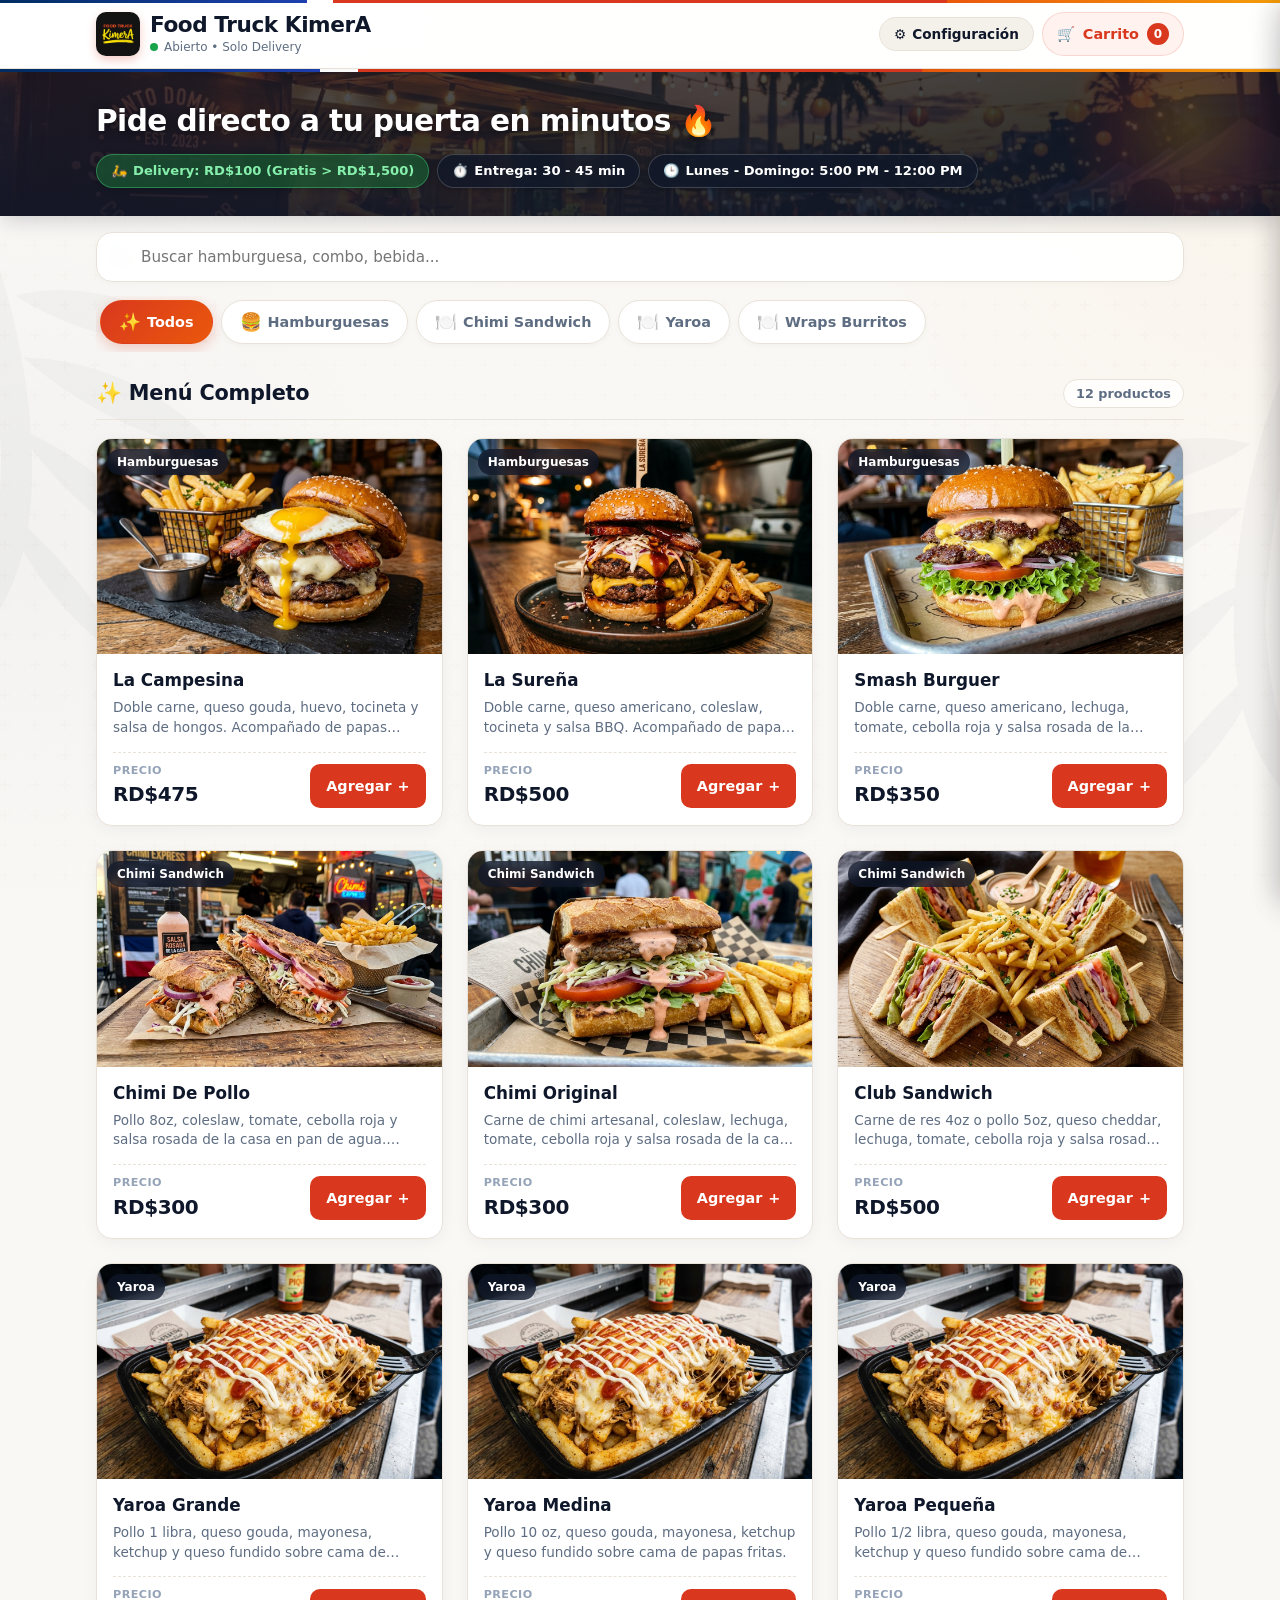
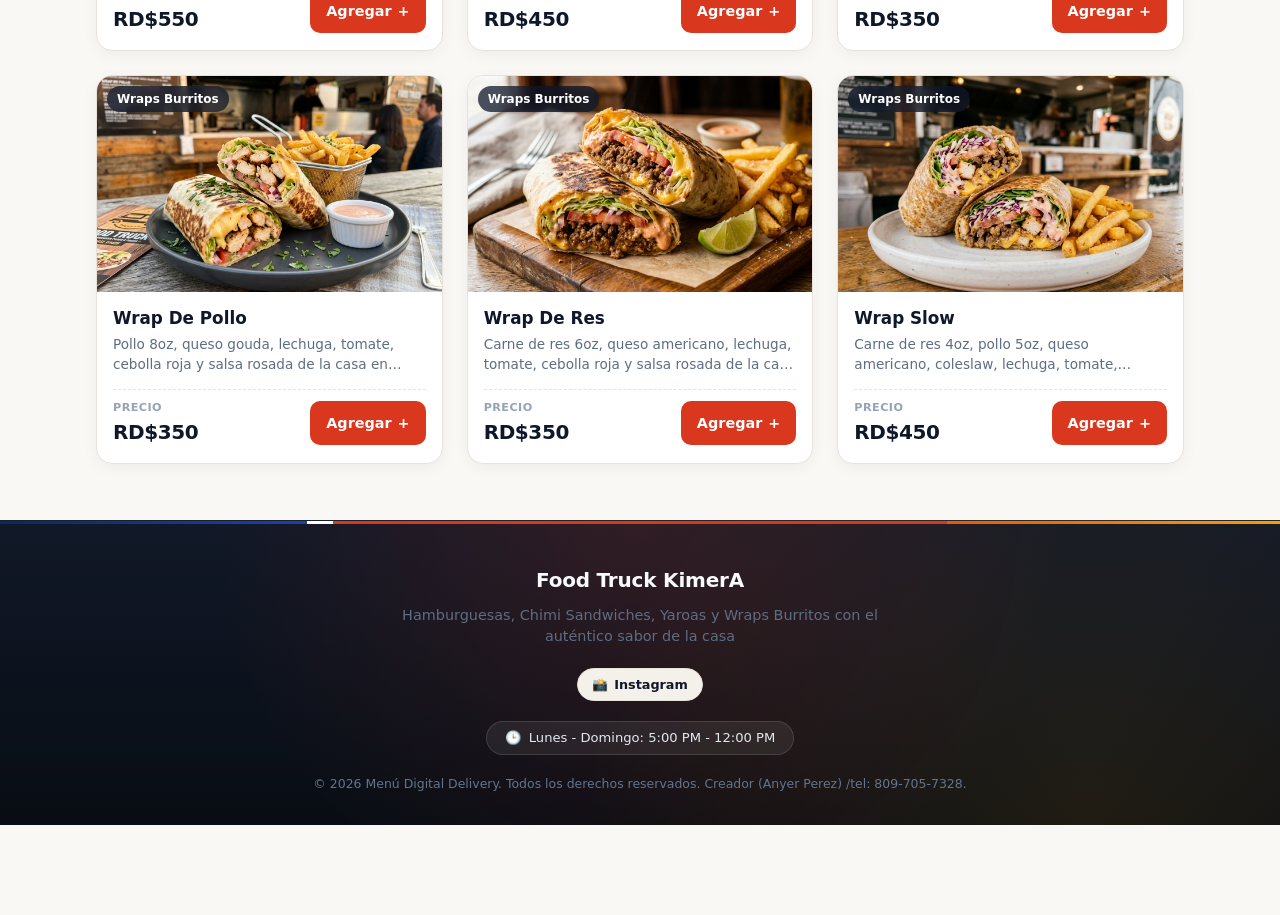
==== index.html @ 406cfd0d "Initial commit" ====
<!doctype html>
<html lang="es">
  <head>
    <meta charset="UTF-8" />
    <meta name="viewport" content="width=device-width, initial-scale=1.0" />
    <title>Food Truck KimerA | Menú Digital</title>
    <meta name="description" content="Menú digital oficial de Food Truck KimerA. Hamburguesas, Chimi Sandwiches, Yaroas y Wraps Burritos con pedidos directos a WhatsApp." />
    
    <!-- Open Graph / Redes Sociales -->
    <meta property="og:type" content="website" />
    <meta property="og:title" content="Food Truck KimerA | Menú Digital" />
    <meta property="og:description" content="Pide las mejores hamburguesas, chimis, yaroas y wraps burritos con entrega a domicilio directa a WhatsApp." />
    <meta property="og:image" content="https://images.unsplash.com/photo-1568901346375-23c9450c58cd?w=1200&auto=format&fit=crop&q=80" />

    <!-- Favicon con Emoji SVG (Sin dependencias externas) -->
    <link rel="icon" href="data:image/svg+xml,<svg xmlns=%22http://www.w3.org/2000/svg%22 viewBox=%220 0 100 100%22><text y=%22.9em%22 font-size=%2290%22>🍔</text></svg>" />

    <!-- Hoja de Estilos -->
    <link rel="stylesheet" href="./style.css" />
  </head>
  <body>

    <!-- Encabezado Principal / Barra Superior -->
    <header class="site-header" id="mainHeader">
      <div class="container header-container">
        <a href="#" class="brand-wrapper" id="brandLink" aria-label="Ir al inicio del menú">
          <div class="brand-logo-badge" id="brandLogo">🍔</div>
          <div class="brand-info">
            <span class="brand-title" id="brandTitle">Burger & Bites</span>
            <div class="brand-status">
              <span class="status-dot"></span>
              <span>Abierto • Solo Delivery</span>
            </div>
          </div>
        </a>

        <div class="header-actions">
          <button type="button" class="header-config-btn" id="headerConfigBtn" aria-label="Configuración rápida local">
            <span>⚙️</span>
            <span class="config-label">Configuración</span>
          </button>
          <button type="button" class="header-cart-btn" id="headerCartBtn" aria-label="Ver carrito de compras">
            <span>🛒</span>
            <span class="cart-label">Carrito</span>
            <span class="cart-counter-badge" id="headerCartBadge">0</span>
          </button>
        </div>
      </div>
    </header>

    <!-- Banner Informativo -->
    <section class="hero-banner" id="heroBanner">
      <div class="container hero-content">
        <h1 class="hero-headline">Pide directo a tu puerta en minutos 🔥</h1>
        <div class="hero-badges-row">
          <span class="info-pill highlight">
            <span>🛵</span>
            <span>Delivery: <strong id="deliveryFeeDisplay">GRATIS</strong></span>
          </span>
          <span class="info-pill">
            <span>⏱️</span>
            <span>Entrega: 30 - 45 min</span>
          </span>
          <span class="info-pill">
            <span>🕒</span>
            <span id="businessHours"> Lunes - Domingo: 5:00 PM - 12:00 PM</span>
          </span>
        </div>
      </div>
    </section>

    <!-- Contenido Principal -->
    <main class="container">

      <!-- Barra de Búsqueda y Filtros -->
      <section class="search-filter-section" aria-label="Búsqueda y categorías">
        <!-- Caja de Búsqueda -->
        <div class="search-box">
          <span class="search-icon">🔍</span>
          <input
            type="search"
            id="searchInput"
            class="search-input"
            placeholder="Buscar hamburguesa, combo, bebida..."
            autocomplete="off"
            aria-label="Buscar producto"
          />
          <button type="button" class="search-clear-btn" id="searchClearBtn" aria-label="Limpiar búsqueda">✕</button>
        </div>

        <!-- Barra Horizontal de Categorías -->
        <nav class="categories-nav-wrapper" aria-label="Categorías del menú">
          <div class="categories-bar" id="categoriesBar">
            <!-- Botones generados dinámicamente desde script.js -->
          </div>
        </nav>
      </section>

      <!-- Encabezado de Sección y Contador -->
      <div class="section-meta-header">
        <h2 class="section-title" id="sectionTitle">🍔 Hamburguesas</h2>
        <span class="items-counter-tag" id="itemsCounter">0 productos</span>
      </div>

      <!-- Cuadrícula de Productos -->
      <section class="products-grid" id="productsGrid" aria-label="Catálogo de productos">
        <!-- Tarjetas generadas dinámicamente desde script.js -->
      </section>

      <!-- Recuadro de descripción del producto -->
      <div class="product-detail-backdrop" id="productDetailBackdrop" aria-hidden="true"></div>
      <div class="product-detail-modal" id="productDetailModal" role="dialog" aria-modal="true" aria-labelledby="productDetailName">
        <button type="button" class="product-detail-close" id="productDetailClose" aria-label="Cerrar descripción">✕</button>
        <div class="product-detail-image-wrap">
          <img id="productDetailImage" src="" alt="" class="product-detail-image" />
        </div>
        <div class="product-detail-body">
          <span class="product-detail-category" id="productDetailCategory">Categoría</span>
          <h3 class="product-detail-name" id="productDetailName">Nombre del producto</h3>
          <p class="product-detail-description" id="productDetailDescription">Descripción</p>
        </div>
      </div>

    </main>

    <!-- Barra Inferior Flotante (Acceso rápido al Carrito en Mobile) -->
    <aside class="bottom-cart-bar" id="bottomCartBar" aria-label="Resumen rápido del carrito">
      <div class="bottom-cart-inner">
        <div class="bottom-cart-info">
          <span class="bottom-cart-count" id="bottomCartCount">0 productos</span>
          <span class="bottom-cart-total" id="bottomCartTotal">RD$0</span>
        </div>
        <button type="button" class="btn-open-cart" id="bottomOpenCartBtn">
          <span>Ver mi pedido</span>
          <span>🛒</span>
        </button>
      </div>
    </aside>

    <!-- Modal / Drawer Lateral del Carrito y Checkout -->
    <div class="cart-modal-backdrop" id="cartModalBackdrop" aria-hidden="true"></div>
    <section class="cart-drawer" id="cartDrawer" role="dialog" aria-modal="true" aria-labelledby="drawerTitle">
      <!-- Encabezado del Modal -->
      <header class="drawer-header">
        <div class="drawer-title-group">
          <h2 class="drawer-title" id="drawerTitle">Tu Pedido</h2>
          <span class="drawer-items-badge" id="drawerCartBadge">0 ítems</span>
        </div>
        <button type="button" class="drawer-close-btn" id="drawerCloseBtn" aria-label="Cerrar carrito">✕</button>
      </header>

      <!-- Cuerpo Scrolleable: Lista de Ítems + Totales + Formulario -->
      <div class="drawer-body">
        
        <!-- Lista de productos añadidos -->
        <div class="cart-items-list" id="cartItemsList">
          <!-- Ítems generados dinámicamente -->
        </div>

        <!-- Desglose de precios -->
        <div class="pricing-breakdown-card" id="pricingBreakdownCard">
          <div class="pricing-row">
            <span>Subtotal:</span>
            <strong id="checkoutSubtotal">RD$0</strong>
          </div>
          <div class="pricing-row">
            <span>Costo de envío (Delivery):</span>
            <strong id="checkoutDeliveryFee">RD$150</strong>
          </div>
          <div class="pricing-row total-row">
            <span>Total a pagar:</span>
            <strong id="checkoutTotal">RD$0</strong>
          </div>
        </div>

        <!-- Formulario de Datos para el Delivery -->
        <div class="checkout-section" id="checkoutSection">
          <h3 class="checkout-title">
            <span>📍</span>
            <span>Datos de Entrega</span>
          </h3>

          <!-- Mensaje de alerta para validaciones -->
          <div class="form-alert" id="formAlert" role="alert"></div>

          <form id="checkoutForm" onsubmit="event.preventDefault();">
            <div class="form-group">
              <label class="form-label" for="clientName">
                Nombre y Apellido <span class="required-star">*</span>
              </label>
              <input
                type="text"
                id="clientName"
                class="form-input"
                placeholder="Ej: Juan Pérez"
                required
                autocomplete="name"
              />
            </div>

            <div class="form-group">
              <label class="form-label" for="clientPhone">
                Teléfono de contacto <span class="required-star">*</span>
              </label>
              <input
                type="tel"
                id="clientPhone"
                class="form-input"
                placeholder="Ej: 8094315259"
                required
                autocomplete="tel"
              />
              <span class="input-hint">Te llamaremos o escribiremos al llegar</span>
            </div>

            <div class="form-group">
              <label class="form-label" for="clientAddress">
                Dirección exacta (Calle y Número) <span class="required-star">*</span>
              </label>
              <input
                type="text"
                id="clientAddress"
                class="form-input"
                placeholder="Ej: Calle Principal #45, Apto 2B"
                required
                autocomplete="street-address"
              />
            </div>

            <div class="form-group">
              <label class="form-label" for="clientSector">
                Sector o Barrio <span class="required-star">*</span>
              </label>
              <input
                type="text"
                id="clientSector"
                class="form-input"
                placeholder="Ej: Bella Vista / Piantini / Los Prados"
                required
              />
            </div>

            <!-- Método de Pago -->
            <div class="form-group">
              <label class="form-label">
                Método de Pago <span class="required-star">*</span>
              </label>
              <div class="payment-methods-grid" id="paymentMethodsContainer">
                <!-- Opciones generadas dinámicamente -->
              </div>
            </div>

            <!-- Notas Adicionales -->
            <div class="form-group">
              <label class="form-label" for="clientNotes">
                Notas o instrucciones especiales
              </label>
              <textarea
                id="clientNotes"
                class="form-textarea"
                rows="2"
                placeholder="Ej: Sin cebolla, tocar timbre, cambio para billete de RD$1,000..."
              ></textarea>
            </div>
          </form>
        </div>

      </div>

      <!-- Pie del Modal: Botón WhatsApp -->
      <footer class="drawer-footer">
        <button type="button" class="btn-send-whatsapp" id="btnSendWhatsapp">
          <svg class="whatsapp-icon-svg" viewBox="0 0 24 24">
            <path d="M12.031 6.172c-3.181 0-5.767 2.586-5.768 5.766-.001 1.298.38 2.27 1.019 3.287l-.582 2.128 2.182-.573c.978.58 1.911.928 3.145.929 3.178 0 5.767-2.587 5.768-5.766.001-3.187-2.575-5.771-5.764-5.771zm3.392 8.244c-.144.405-.837.774-1.17.824-.299.045-.677.063-1.092-.069-.252-.08-.575-.187-.988-.365-1.739-.751-2.874-2.502-2.961-2.617-.087-.116-.708-.94-.708-1.793s.448-1.273.607-1.446c.159-.173.346-.217.462-.217l.332.006c.106.005.249-.04.39.298.144.347.491 1.2.534 1.287.043.087.072.188.014.304-.058.116-.087.188-.173.289l-.26.304c-.087.086-.177.18-.076.354.101.174.449.741.964 1.201.662.591 1.221.774 1.394.861.174.086.275.073.376-.044.101-.116.433-.506.549-.68.116-.173.231-.145.39-.086s1.011.477 1.184.564.289.13.332.202c.045.072.045.419-.099.824zm-3.423-14.416c-6.627 0-12 5.373-12 12 0 2.112.551 4.095 1.517 5.821l-1.611 5.889 6.04-1.585c1.669.91 3.578 1.425 5.608 1.425 6.627 0 12-5.373 12-12s-5.373-12-12-12z"/>
          </svg>
          <span>Enviar pedido por WhatsApp</span>
        </button>
        <div class="drawer-secure-note">
          <span>🔒</span>
          <span>Se abrirá tu WhatsApp con el mensaje listo para enviar</span>
        </div>
      </footer>
    </section>

    <!-- Recuadro / Modal de Clave para Configuración -->
    <div class="auth-modal-backdrop" id="authModalBackdrop" aria-hidden="true"></div>
    <div class="auth-dialog" id="authDialog" role="dialog" aria-modal="true" aria-labelledby="authDialogTitle">
      <div class="auth-dialog-header">
        <div class="auth-header-title-box">
          <span class="auth-icon-badge">🔐</span>
          <h3 class="auth-dialog-title" id="authDialogTitle">Acceso de Administración</h3>
        </div>
        <button type="button" class="auth-close-btn" id="authCloseBtn" aria-label="Cerrar ventana de clave">✕</button>
      </div>
      <form id="authForm" onsubmit="event.preventDefault();">
        <div class="auth-dialog-body">
          <p class="auth-dialog-desc">Ingresa la clave de administrador para acceder y modificar la configuración del menú y del negocio.</p>
          
          <div class="form-group">
            <label class="form-label" for="adminPasswordInput">Contraseña de Administrador</label>
            <div class="auth-input-wrapper">
              <input 
                type="password" 
                id="adminPasswordInput" 
                class="form-input" 
                placeholder="Ingresa la clave..." 
                autocomplete="current-password"
                required
              />
              <button type="button" class="btn-toggle-password" id="btnTogglePassword" aria-label="Mostrar u ocultar contraseña">
                👁️
              </button>
            </div>
            <div class="auth-error-msg" id="authErrorMsg">⚠️ Clave incorrecta. Inténtalo de nuevo.</div>
          </div>
        </div>

        <div class="auth-dialog-footer">
          <button type="button" class="btn-auth-cancel" id="btnAuthCancel">Cancelar</button>
          <button type="submit" class="btn-auth-submit" id="btnAuthSubmit">
            <span>Acceder</span> →
          </button>
        </div>
      </form>
    </div>

    <!-- Modal / Drawer Lateral de Configuración Local -->
    <div class="config-modal-backdrop" id="configModalBackdrop" aria-hidden="true"></div>
    <section class="config-drawer" id="configDrawer" role="dialog" aria-modal="true" aria-labelledby="configDrawerTitle">
      <header class="drawer-header">
        <div class="drawer-title-group">
          <h2 class="drawer-title" id="configDrawerTitle">⚙️ Panel de Configuración</h2>
          <span class="config-badge-tag">Modo Local</span>
        </div>
        <button type="button" class="drawer-close-btn" id="configDrawerCloseBtn" aria-label="Cerrar panel de configuración">✕</button>
      </header>

      <div class="drawer-body">
        <!-- Aviso sobre almacenamiento local vs config.js -->
        <div class="config-notice-card">
          <div class="notice-icon">💡</div>
          <div class="notice-text">
            <strong>¿Cómo guardar los cambios para siempre?</strong>
            <p>Los cambios que guardes aquí se almacenan en el <code>localStorage</code> de este navegador para probarlos al instante. Para que se apliquen de forma permanente en <strong>GitHub Pages</strong> para todos tus clientes, contacta con el administrador <code>config.js</code> tel 809-705-7328.</p>
          </div>
        </div>

        <form id="configForm" onsubmit="event.preventDefault();">
          <!-- Pestaña / Sección: Negocio -->
          <div class="config-section-card">
            <h3 class="config-card-title">🏪 Información del Negocio</h3>
            
            <div class="form-group">
              <label class="form-label" for="cfgBusinessName">Nombre del Negocio</label>
              <input type="text" id="cfgBusinessName" class="form-input" placeholder="Ej: Burger & Bites" />
            </div>

            <!-- Configuración del Logo -->
            <div class="form-group" style="margin-top: 4px;">
              <label class="form-label" for="cfgLogo">Logo del Negocio</label>
              <div class="config-logo-edit-box">
                <div class="config-logo-preview-box" id="cfgLogoPreviewBox">
                  <img src="images/logo.png" alt="Logo preview" id="cfgLogoPreview" class="config-logo-preview-img" onerror="this.onerror=null; this.parentElement.textContent='🍔';" />
                </div>
                <div class="config-logo-controls">
                  <div class="config-prod-img-row">
                    <input type="text" id="cfgLogo" class="form-input" placeholder="images/logo.png o emoji 🍔" />
                    <label class="btn-file-select-label" title="Seleccionar imagen local para el logo">
                      <span>📁 Subir logo</span>
                      <input type="file" accept="image/*" id="cfgLogoFileInput" />
                    </label>
                  </div>
                  <span class="file-status-note" id="cfgLogoFileNote">Ruta recomendada en GitHub Pages: <code>images/logo.png</code> o un emoji.</span>
                </div>
              </div>
            </div>

            <div class="form-group">
              <label class="form-label" for="cfgBusinessTagline">Descripción / Eslogan</label>
              <input type="text" id="cfgBusinessTagline" class="form-input" placeholder="Ej: Comida deliciosa directo a tu puerta" />
            </div>

            <div class="form-row-2">
              <div class="form-group">
                <label class="form-label" for="cfgWhatsapp">Número de WhatsApp</label>
                <input type="text" id="cfgWhatsapp" class="form-input" placeholder="Ej: 18095551234" />
                <span class="input-hint">Código de país + número, sin guiones ni espacios</span>
              </div>

              <div class="form-group">
                <label class="form-label" for="cfgCurrency">Moneda</label>
                <input type="text" id="cfgCurrency" class="form-input" placeholder="Ej: RD$, $, S/." />
              </div>
            </div>

            <div class="form-group">
              <label class="form-label" for="cfgMessageInitial">Mensaje inicial de WhatsApp</label>
              <input type="text" id="cfgMessageInitial" class="form-input" placeholder="¡Hola! Quiero realizar el siguiente pedido:" />
            </div>
          </div>

          <!-- Pestaña / Sección: Delivery -->
          <div class="config-section-card">
            <h3 class="config-card-title">🛵 Configuración de Delivery</h3>

            <div class="form-check-group">
              <label class="form-check-label">
                <input type="checkbox" id="cfgDeliveryActive" />
                <span>Cobrar costo de delivery en los pedidos</span>
              </label>
            </div>

            <div class="form-row-2" id="deliveryFieldsRow">
              <div class="form-group">
                <label class="form-label" for="cfgDeliveryFee">Costo de Envío</label>
                <input type="number" id="cfgDeliveryFee" class="form-input" min="0" step="10" placeholder="150" />
              </div>

              <div class="form-group">
                <label class="form-label" for="cfgDeliveryFreeFrom">Delivery Gratis desde (monto)</label>
                <input type="number" id="cfgDeliveryFreeFrom" class="form-input" min="0" step="100" placeholder="2000 (0 = desactivado)" />
              </div>
            </div>

            <div class="form-check-group">
              <label class="form-check-label">
                <input type="checkbox" id="cfgDeliveryAlwaysFree" />
                <span>Delivery siempre gratis (promoción activa)</span>
              </label>
            </div>
          </div>

          <!-- Pestaña / Sección: Productos -->
          <div class="config-section-card">
            <div class="config-header-row">
              <h3 class="config-card-title">🍔 Gestión de Productos</h3>
              <button type="button" class="btn-config-add-prod" id="btnAddNewProductModal">
                <span>+ Nuevo Producto</span>
              </button>
            </div>

            <p class="config-card-desc">Edita precios, nombres, categorías, imágenes y disponibilidad. Si desactivas un producto se marcará como <strong>Agotado</strong>.</p>
            
            <div class="config-products-list" id="configProductsContainer">
              <!-- Lista generada dinámicamente -->
            </div>
          </div>

          <!-- Modal Interno para Edición / Subida de Imagen -->
          <div class="image-upload-help-card">
            <h4>🖼️ Cómo funcionan las imágenes:</h4>
            <p><strong>Opción A (Recomendada para GitHub Pages):</strong> Guarda tu foto dentro de la carpeta <code>images/</code> (ej: <code>images/mi-plato.jpg</code>) y escribe esa ruta relativa en <code>config.js</code>.</p>
            <p><strong>Opción B (Vista previa temporal con FileReader):</strong> Puedes elegir un archivo de tu dispositivo para probar cómo se ve en este navegador antes de copiarlo a la carpeta.</p>
          </div>
        </form>
      </div>

      <footer class="drawer-footer config-footer-actions">
        <button type="button" class="btn-save-config" id="btnSaveConfig">
          <span>💾 Guardar cambios locales</span>
        </button>
        <button type="button" class="btn-restore-config" id="btnRestoreOriginalConfig">
          <span>🔄 Restaurar configuración de config.js</span>
        </button>
      </footer>
    </section>

    <!-- Contenedor para Notificaciones Toast Flotantes -->
    <div class="toast-container" id="toastContainer" aria-live="polite"></div>

    <!-- Pie de Página -->
    <footer class="site-footer">
      <div class="container footer-content">
        <div class="footer-brand" id="footerBrand">Burger & Bites Delivery</div>
        <p class="footer-tagline" id="footerTagline">Comida deliciosa directo a tu puerta en minutos</p>
        
        <!-- Redes Sociales Dinámicas -->
        <div class="footer-socials" id="footerSocials">
          <!-- Botones de redes generados desde CONFIG.redes -->
        </div>

        <div class="footer-hours">
          <span>🕒</span>
          <span id="footerHours">Lunes - Domingo: 5:00 PM - 12:00 PM</span>
        </div>
        <p class="footer-copy">© 2026 Menú Digital Delivery. Todos los derechos reservados. Creador (Anyer Perez) /tel: 809-705-7328.</p>
      </div>
    </footer>

    <!-- Archivo de Configuración Dinámica (Fácil de editar para no programadores) -->
    <script src="./config.js"></script>

    <!-- Lógica Vanilla JavaScript -->
    <script src="./script.js"></script>
  </body>
</html>
---- style.css ----
/* ==========================================================================
   STYLE.CSS - Menú Digital Responsive para Pedidos & Delivery
   ========================================================================== */

/* --- Variables CSS / Design Tokens --- */
:root {
  --primary: #d9381e;
  --primary-hover: #b82b13;
  --primary-light: #fff2ef;
  --primary-glow: rgba(217, 56, 30, 0.25);
  
  --whatsapp: #25d366;
  --whatsapp-hover: #1ebd5c;
  --whatsapp-glow: rgba(37, 211, 102, 0.3);

  --bg-page: #faf8f5;
  --bg-surface: #ffffff;
  --bg-muted: #f4f0ea;
  --bg-card-hover: #ffffff;

  --text-main: #0f172a;
  --text-muted: #5e6d82;
  --text-light: #94a3b8;
  --text-inverse: #ffffff;

  --border-color: #e8e2d8;
  --border-active: #d9381e;

  --success: #16a34a;
  --success-light: #dcfce7;
  --warning: #f59e0b;
  --danger: #ef4444;

  --radius-xs: 6px;
  --radius-sm: 10px;
  --radius-md: 16px;
  --radius-lg: 24px;
  --radius-full: 9999px;

  --shadow-sm: 0 1px 3px 0 rgba(15, 23, 42, 0.05);
  --shadow-md: 0 6px 18px -3px rgba(15, 23, 42, 0.07), 0 2px 6px -2px rgba(217, 56, 30, 0.03);
  --shadow-lg: 0 16px 32px -4px rgba(15, 23, 42, 0.12), 0 4px 12px -2px rgba(217, 56, 30, 0.05);
  --shadow-float: 0 8px 24px -4px rgba(217, 56, 30, 0.35);

  --transition-fast: 0.15s ease;
  --transition-normal: 0.25s ease;
  --transition-bounce: 0.3s cubic-bezier(0.34, 1.56, 0.64, 1);

  --container-max: 1120px;
}

/* --- Reset & Base --- */
*, *::before, *::after {
  box-sizing: border-box;
  margin: 0;
  padding: 0;
  -webkit-tap-highlight-color: transparent;
}

html {
  font-size: 16px;
  scroll-behavior: smooth;
}

body {
  font-family: system-ui, -apple-system, BlinkMacSystemFont, 'Segoe UI', Roboto, Helvetica, Arial, sans-serif;
  color: var(--text-main);
  background-color: var(--bg-page);
  /* Fondo ambientado con calidez caribeña y textura gastronómica sutil */
  background-image: 
    radial-gradient(ellipse 70% 450px at 50% 0%, rgba(217, 56, 30, 0.04) 0%, transparent 70%),
    radial-gradient(circle 800px at 98% 18%, rgba(245, 158, 11, 0.045) 0%, transparent 55%),
    radial-gradient(circle 750px at 2% 60%, rgba(0, 45, 98, 0.03) 0%, transparent 50%),
    url("data:image/svg+xml,%3Csvg width='60' height='60' viewBox='0 0 60 60' xmlns='http://www.w3.org/2000/svg'%3E%3Cg fill='%239c7a52' fill-opacity='0.02' fill-rule='evenodd'%3E%3Cpath d='M36 34v-4h-2v4h-4v2h4v4h2v-4h4v-2h-4zm0-30V0h-2v4h-4v2h4v4h2V6h4V4h-4zM6 34v-4H4v4H0v2h4v4h2v-4h4v-2H6zM6 4V0H4v4H0v2h4v4h2V6h4V4H6z'/%3E%3C/g%3E%3C/svg%3E");
  background-attachment: fixed;
  line-height: 1.5;
  -webkit-font-smoothing: antialiased;
  -moz-osx-font-smoothing: grayscale;
  padding-bottom: 90px; /* Espacio para barra inferior flotante */
  min-height: 100vh;
  position: relative;
  overflow-x: hidden;
}

/* Ambientación visual dominicana: sutiles sombras botánicas de palmeras en los márgenes */
body::before {
  content: "";
  position: fixed;
  top: 14%;
  left: -85px;
  width: 320px;
  height: 540px;
  background-image: url("data:image/svg+xml,%3Csvg xmlns='http://www.w3.org/2000/svg' viewBox='0 0 200 350' fill='%231e293b'%3E%3Cpath opacity='0.028' d='M20,10 C45,60 70,120 75,200 C80,280 60,320 20,350 C35,320 60,270 55,200 C50,130 30,70 20,10 Z M65,110 C100,100 150,110 190,140 C150,145 105,135 65,110 Z M70,150 C110,150 165,170 195,210 C155,205 110,185 70,150 Z M65,195 C100,210 145,240 170,285 C135,270 95,240 65,195 Z M55,245 C85,270 120,305 135,345 C110,330 75,295 55,245 Z'/%3E%3C/svg%3E");
  background-repeat: no-repeat;
  background-size: contain;
  pointer-events: none;
  z-index: -1;
}

body::after {
  content: "";
  position: fixed;
  bottom: 8%;
  right: -95px;
  width: 340px;
  height: 560px;
  background-image: url("data:image/svg+xml,%3Csvg xmlns='http://www.w3.org/2000/svg' viewBox='0 0 200 350' fill='%231e293b'%3E%3Cpath opacity='0.032' transform='scale(-1, 1) translate(-200, 0)' d='M20,10 C45,60 70,120 75,200 C80,280 60,320 20,350 C35,320 60,270 55,200 C50,130 30,70 20,10 Z M65,110 C100,100 150,110 190,140 C150,145 105,135 65,110 Z M70,150 C110,150 165,170 195,210 C155,205 110,185 70,150 Z M65,195 C100,210 145,240 170,285 C135,270 95,240 65,195 Z M55,245 C85,270 120,305 135,345 C110,330 75,295 55,245 Z'/%3E%3C/svg%3E");
  background-repeat: no-repeat;
  background-size: contain;
  pointer-events: none;
  z-index: -1;
}

button {
  font-family: inherit;
  cursor: pointer;
  border: none;
  background: none;
  outline: none;
}

input, textarea, select {
  font-family: inherit;
  font-size: 1rem;
  color: inherit;
}

img {
  max-width: 100%;
  height: auto;
  display: block;
}

/* --- Layout Container --- */
.container {
  width: 100%;
  max-width: var(--container-max);
  margin-left: auto;
  margin-right: auto;
  padding-left: 16px;
  padding-right: 16px;
}

/* --- Top Header / Branding --- */
.site-header {
  background: rgba(255, 255, 255, 0.94);
  border-bottom: 1px solid var(--border-color);
  position: sticky;
  top: 0;
  z-index: 40;
  backdrop-filter: blur(14px);
  -webkit-backdrop-filter: blur(14px);
  box-shadow: 0 2px 14px -2px rgba(20, 28, 43, 0.05);
  position: sticky;
}

/* Micro-cinta con acento de identidad dominicana */
.site-header::before {
  content: "";
  position: absolute;
  top: 0;
  left: 0;
  right: 0;
  height: 2.5px;
  background: linear-gradient(90deg, #002d62 0%, #1e40af 24%, #ffffff 24%, #ffffff 26%, #d9381e 26%, #d9381e 74%, #ea580c 74%, #f59e0b 100%);
  z-index: 10;
}

.header-container {
  display: flex;
  align-items: center;
  justify-content: space-between;
  padding-top: 12px;
  padding-bottom: 12px;
  gap: 12px;
}

.brand-wrapper {
  display: flex;
  align-items: center;
  gap: 10px;
  text-decoration: none;
  color: inherit;
}

.brand-logo-badge {
  width: 44px;
  height: 44px;
  background: linear-gradient(135deg, var(--primary), #ea580c);
  border-radius: var(--radius-sm);
  display: flex;
  align-items: center;
  justify-content: center;
  font-size: 1.5rem;
  box-shadow: 0 4px 10px var(--primary-glow);
  flex-shrink: 0;
}

.brand-info {
  display: flex;
  flex-direction: column;
}

.brand-title {
  font-size: 1.15rem;
  font-weight: 800;
  letter-spacing: -0.02em;
  color: var(--text-main);
  line-height: 1.2;
}

.brand-status {
  display: flex;
  align-items: center;
  gap: 6px;
  font-size: 0.75rem;
  color: var(--text-muted);
  font-weight: 500;
}

.status-dot {
  width: 8px;
  height: 8px;
  background-color: var(--success);
  border-radius: 50%;
  display: inline-block;
  animation: pulse-dot 2s infinite ease-in-out;
}

@keyframes pulse-dot {
  0%, 100% { opacity: 1; transform: scale(1); }
  50% { opacity: 0.5; transform: scale(1.2); }
}

.header-actions {
  display: flex;
  align-items: center;
  gap: 8px;
}

.header-cart-btn {
  position: relative;
  display: flex;
  align-items: center;
  gap: 8px;
  background-color: var(--primary-light);
  color: var(--primary);
  padding: 8px 14px;
  border-radius: var(--radius-full);
  font-weight: 700;
  font-size: 0.9rem;
  transition: all var(--transition-fast);
  border: 1px solid rgba(217, 56, 30, 0.15);
  min-height: 44px;
}

.header-cart-btn:hover {
  background-color: var(--primary);
  color: var(--text-inverse);
  transform: translateY(-1px);
}

.cart-counter-badge {
  background-color: var(--primary);
  color: var(--text-inverse);
  font-size: 0.75rem;
  font-weight: 800;
  width: 22px;
  height: 22px;
  border-radius: 50%;
  display: flex;
  align-items: center;
  justify-content: center;
  transition: transform var(--transition-bounce);
}

.header-cart-btn:hover .cart-counter-badge {
  background-color: var(--text-inverse);
  color: var(--primary);
}

/* --- Hero Banner / Info Bar --- */
.hero-banner {
  /* Fondo cinematográfico con atardecer dominicano y luces de food truck */
  background: 
    linear-gradient(180deg, rgba(15, 23, 42, 0.7) 0%, rgba(15, 23, 42, 0.88) 100%),
    linear-gradient(90deg, rgba(217, 56, 30, 0.28) 0%, rgba(245, 158, 11, 0.2) 45%, rgba(15, 23, 42, 0.4) 100%),
    url("images/hero-bg.jpg") center center / cover no-repeat;
  color: var(--text-inverse);
  padding: 34px 0 28px;
  position: relative;
  overflow: hidden;
  box-shadow: 0 6px 20px -2px rgba(15, 23, 42, 0.18);
}

.hero-banner::before {
  content: "";
  position: absolute;
  top: 0;
  left: 0;
  right: 0;
  height: 3px;
  background: linear-gradient(90deg, #002d62 0%, #1e40af 25%, #ffffff 25%, #ffffff 28%, #d9381e 28%, #d9381e 72%, #ea580c 72%, #f59e0b 100%);
  z-index: 2;
}

.hero-banner::after {
  content: "";
  position: absolute;
  right: -40px;
  bottom: -40px;
  width: 260px;
  height: 260px;
  background: radial-gradient(circle, rgba(245, 158, 11, 0.22) 0%, rgba(217, 56, 30, 0.12) 40%, transparent 70%);
  border-radius: 50%;
  pointer-events: none;
}

.hero-content {
  display: flex;
  flex-direction: column;
  gap: 14px;
  position: relative;
  z-index: 2;
}

.hero-headline {
  font-size: 1.6rem;
  font-weight: 800;
  letter-spacing: -0.02em;
  line-height: 1.25;
  text-shadow: 0 2px 8px rgba(0, 0, 0, 0.45);
}

.hero-badges-row {
  display: flex;
  flex-wrap: wrap;
  gap: 8px;
}

.info-pill {
  display: inline-flex;
  align-items: center;
  gap: 6px;
  background: rgba(15, 23, 42, 0.65);
  backdrop-filter: blur(10px);
  -webkit-backdrop-filter: blur(10px);
  padding: 6px 14px;
  border-radius: var(--radius-full);
  font-size: 0.82rem;
  font-weight: 600;
  border: 1px solid rgba(255, 255, 255, 0.18);
  box-shadow: 0 2px 6px rgba(0, 0, 0, 0.2);
}

.info-pill.highlight {
  background: rgba(22, 101, 52, 0.6);
  color: #86efac;
  border-color: rgba(74, 222, 128, 0.4);
}

/* --- Search & Filter Section --- */
.search-filter-section {
  padding: 16px 0 8px;
}

.search-box {
  position: relative;
  margin-bottom: 14px;
}

.search-input {
  width: 100%;
  height: 50px;
  padding: 0 44px 0 44px;
  background: rgba(255, 255, 255, 0.94);
  backdrop-filter: blur(8px);
  -webkit-backdrop-filter: blur(8px);
  border: 1.5px solid var(--border-color);
  border-radius: var(--radius-md);
  font-size: 0.95rem;
  color: var(--text-main);
  box-shadow: 0 2px 8px -2px rgba(15, 23, 42, 0.04);
  transition: border-color var(--transition-fast), box-shadow var(--transition-fast), background-color var(--transition-fast);
}

.search-input:focus {
  outline: none;
  background: #ffffff;
  border-color: var(--primary);
  box-shadow: 0 0 0 3px var(--primary-glow), 0 4px 14px rgba(15, 23, 42, 0.07);
}

.search-icon {
  position: absolute;
  left: 14px;
  top: 50%;
  transform: translateY(-50%);
  color: var(--text-muted);
  pointer-events: none;
  display: flex;
  align-items: center;
  justify-content: center;
}

.search-clear-btn {
  position: absolute;
  right: 12px;
  top: 50%;
  transform: translateY(-50%);
  width: 28px;
  height: 28px;
  border-radius: 50%;
  background: var(--bg-muted);
  color: var(--text-muted);
  display: none;
  align-items: center;
  justify-content: center;
  font-size: 0.9rem;
  font-weight: bold;
}

.search-clear-btn.visible {
  display: flex;
}

/* Category Navigation (Horizontal Pill Scroll) */
.categories-nav-wrapper {
  position: relative;
  margin-left: -16px;
  margin-right: -16px;
  padding-left: 16px;
  padding-right: 16px;
}

.categories-bar {
  display: flex;
  gap: 8px;
  overflow-x: auto;
  scroll-snap-type: x mandatory;
  padding: 4px 4px 8px 4px;
  -webkit-overflow-scrolling: touch;
  scrollbar-width: none;
}

.categories-bar::-webkit-scrollbar {
  display: none;
}

.category-pill {
  scroll-snap-align: start;
  flex-shrink: 0;
  display: inline-flex;
  align-items: center;
  gap: 6px;
  padding: 10px 18px;
  background: rgba(255, 255, 255, 0.94);
  border: 1.5px solid var(--border-color);
  border-radius: var(--radius-full);
  font-size: 0.9rem;
  font-weight: 600;
  color: var(--text-muted);
  box-shadow: 0 2px 6px rgba(15, 23, 42, 0.03);
  transition: all var(--transition-fast);
  min-height: 44px;
}

.category-pill:hover {
  border-color: var(--primary);
  color: var(--primary);
  background: #ffffff;
  box-shadow: 0 4px 10px rgba(217, 56, 30, 0.1);
  transform: translateY(-1px);
}

.category-pill.active {
  background: linear-gradient(135deg, var(--primary), #ea580c);
  border-color: transparent;
  color: var(--text-inverse);
  box-shadow: 0 4px 14px var(--primary-glow);
}

.category-pill .pill-icon {
  font-size: 1.1rem;
}

/* --- Section Title & Counter --- */
.section-meta-header {
  display: flex;
  align-items: center;
  justify-content: space-between;
  margin-top: 18px;
  margin-bottom: 18px;
  padding-bottom: 10px;
  border-bottom: 1px solid rgba(232, 226, 216, 0.8);
}

.section-title {
  font-size: 1.3rem;
  font-weight: 800;
  color: var(--text-main);
  display: flex;
  align-items: center;
  gap: 8px;
  letter-spacing: -0.01em;
}

.items-counter-tag {
  font-size: 0.8rem;
  font-weight: 700;
  background: rgba(255, 255, 255, 0.85);
  border: 1px solid var(--border-color);
  color: var(--text-muted);
  padding: 4px 12px;
  border-radius: var(--radius-full);
}

/* --- Product Cards Grid --- */
.products-grid {
  display: grid;
  grid-template-columns: 1fr;
  gap: 16px;
}

@media (min-width: 640px) {
  .products-grid {
    grid-template-columns: repeat(2, 1fr);
    gap: 20px;
  }
}

@media (min-width: 1024px) {
  .products-grid {
    grid-template-columns: repeat(3, 1fr);
    gap: 24px;
  }
}

/* Product Card Component */
.product-card {
  background: var(--bg-surface);
  border-radius: var(--radius-md);
  border: 1px solid var(--border-color);
  box-shadow: 0 4px 18px -2px rgba(20, 28, 43, 0.06), 0 1px 3px 0 rgba(217, 56, 30, 0.02);
  overflow: hidden;
  display: flex;
  flex-direction: column;
  transition: transform var(--transition-normal), box-shadow var(--transition-normal), border-color var(--transition-normal);
  position: relative;
}

.product-card::before {
  content: "";
  position: absolute;
  top: 0;
  left: 0;
  right: 0;
  height: 2.5px;
  background: linear-gradient(90deg, transparent, rgba(217, 56, 30, 0.4), rgba(245, 158, 11, 0.4), transparent);
  opacity: 0;
  transition: opacity var(--transition-fast);
  z-index: 3;
}

.product-card:hover {
  transform: translateY(-4px);
  box-shadow: 0 16px 32px -6px rgba(15, 23, 42, 0.11), 0 4px 12px -2px rgba(217, 56, 30, 0.08);
  border-color: rgba(217, 56, 30, 0.3);
}

.product-card:hover::before {
  opacity: 1;
}

.product-detail-backdrop {
  position: fixed;
  inset: 0;
  background: rgba(15, 23, 42, 0.6);
  backdrop-filter: blur(2px);
  z-index: 120;
  opacity: 0;
  pointer-events: none;
  transition: opacity var(--transition-normal);
}

.product-detail-backdrop.open {
  opacity: 1;
  pointer-events: auto;
}

.product-detail-modal {
  position: fixed;
  top: 50%;
  left: 50%;
  transform: translate(-50%, -50%) scale(0.96);
  width: min(90vw, 420px);
  background: var(--bg-surface);
  border-radius: var(--radius-lg);
  box-shadow: 0 22px 44px -18px rgba(15, 23, 42, 0.3);
  border: 1px solid var(--border-color);
  z-index: 121;
  opacity: 0;
  pointer-events: none;
  overflow: hidden;
  transition: all var(--transition-fast);
}

.product-detail-modal.open {
  opacity: 1;
  pointer-events: auto;
  transform: translate(-50%, -50%) scale(1);
}

.product-detail-close {
  position: absolute;
  top: 10px;
  right: 10px;
  width: 32px;
  height: 32px;
  border-radius: 50%;
  background: rgba(255, 255, 255, 0.9);
  color: var(--text-main);
  font-size: 1rem;
  display: flex;
  align-items: center;
  justify-content: center;
  z-index: 2;
  box-shadow: 0 2px 6px rgba(15, 23, 42, 0.08);
}

.product-detail-image-wrap {
  width: 100%;
  height: 210px;
  background: #e2e8f0;
}

.product-detail-image {
  width: 100%;
  height: 100%;
  object-fit: cover;
}

.product-detail-body {
  padding: 18px 18px 20px;
}

.product-detail-category {
  display: inline-block;
  background: var(--primary-light);
  color: var(--primary);
  font-size: 0.72rem;
  font-weight: 800;
  padding: 5px 10px;
  border-radius: var(--radius-full);
  text-transform: capitalize;
  margin-bottom: 10px;
}

.product-detail-name {
  font-size: 1.25rem;
  font-weight: 800;
  color: var(--text-main);
  line-height: 1.25;
  margin-bottom: 10px;
}

.product-detail-description {
  font-size: 0.92rem;
  line-height: 1.6;
  color: var(--text-muted);
  white-space: pre-line;
}

.product-image-container {
  position: relative;
  width: 100%;
  aspect-ratio: 16 / 10;
  overflow: hidden;
  background: #e2e8f0;
}

.product-image {
  width: 100%;
  height: 100%;
  object-fit: cover;
  transition: transform 0.4s ease;
}

.product-card:hover .product-image {
  transform: scale(1.04);
}

.product-category-tag {
  position: absolute;
  top: 10px;
  left: 10px;
  background: rgba(15, 23, 42, 0.75);
  backdrop-filter: blur(4px);
  color: #ffffff;
  font-size: 0.75rem;
  font-weight: 600;
  padding: 4px 10px;
  border-radius: var(--radius-full);
  z-index: 2;
  text-transform: capitalize;
}

.product-body {
  padding: 16px;
  display: flex;
  flex-direction: column;
  flex-grow: 1;
}

.product-name {
  font-size: 1.05rem;
  font-weight: 700;
  color: var(--text-main);
  line-height: 1.3;
  margin-bottom: 6px;
}

.product-description {
  font-size: 0.85rem;
  color: var(--text-muted);
  line-height: 1.45;
  margin-bottom: 14px;
  flex-grow: 1;
  display: -webkit-box;
  line-clamp: 2;
  -webkit-line-clamp: 2;
  -webkit-box-orient: vertical;
  overflow: hidden;
}

.product-footer {
  display: flex;
  align-items: center;
  justify-content: space-between;
  gap: 10px;
  margin-top: auto;
  padding-top: 10px;
  border-top: 1px dashed var(--border-color);
}

.product-price-wrapper {
  display: flex;
  flex-direction: column;
}

.price-label {
  font-size: 0.7rem;
  text-transform: uppercase;
  font-weight: 700;
  color: var(--text-light);
  letter-spacing: 0.04em;
}

.product-price {
  font-size: 1.25rem;
  font-weight: 800;
  color: var(--text-main);
  letter-spacing: -0.02em;
}

/* Botón Agregar al Carrito */
.btn-add-cart {
  background: var(--primary);
  color: var(--text-inverse);
  padding: 10px 16px;
  border-radius: var(--radius-sm);
  font-size: 0.9rem;
  font-weight: 700;
  display: inline-flex;
  align-items: center;
  justify-content: center;
  gap: 6px;
  transition: all var(--transition-fast);
  min-height: 44px;
  border: none;
}

.btn-add-cart:hover {
  background: var(--primary-hover);
  transform: scale(1.02);
  box-shadow: 0 4px 10px var(--primary-glow);
}

.btn-add-cart:active {
  transform: scale(0.98);
}

/* Cantidad activa en tarjeta (si ya está en carrito) */
.card-qty-control {
  display: inline-flex;
  align-items: center;
  background: var(--primary-light);
  border: 1px solid rgba(217, 56, 30, 0.25);
  border-radius: var(--radius-sm);
  overflow: hidden;
  height: 44px;
}

.card-qty-btn {
  width: 38px;
  height: 44px;
  display: flex;
  align-items: center;
  justify-content: center;
  color: var(--primary);
  font-size: 1.2rem;
  font-weight: bold;
  transition: background var(--transition-fast);
}

.card-qty-btn:hover {
  background: rgba(217, 56, 30, 0.15);
}

.card-qty-btn:active {
  transform: scale(0.92);
}

.card-qty-num {
  min-width: 32px;
  text-align: center;
  font-weight: 800;
  font-size: 0.95rem;
  color: var(--primary);
}

/* --- Estado Vacío / Sin Resultados --- */
.empty-state {
  text-align: center;
  padding: 48px 20px;
  background: var(--bg-surface);
  border-radius: var(--radius-md);
  border: 1.5px dashed var(--border-color);
  margin: 20px 0;
}

.empty-state-icon {
  font-size: 3rem;
  margin-bottom: 12px;
}

.empty-state-title {
  font-size: 1.2rem;
  font-weight: 700;
  color: var(--text-main);
  margin-bottom: 6px;
}

.empty-state-text {
  font-size: 0.9rem;
  color: var(--text-muted);
  max-width: 360px;
  margin: 0 auto 16px;
}

.btn-secondary {
  display: inline-flex;
  align-items: center;
  gap: 6px;
  padding: 10px 20px;
  background: var(--bg-muted);
  color: var(--text-main);
  border-radius: var(--radius-sm);
  font-weight: 600;
  font-size: 0.9rem;
  transition: background var(--transition-fast);
  min-height: 44px;
}

.btn-secondary:hover {
  background: #e2e8f0;
}

/* --- Barra Inferior Flotante de Carrito (Mobile sticky bar) --- */
.bottom-cart-bar {
  position: fixed;
  bottom: 0;
  left: 0;
  right: 0;
  background: rgba(255, 255, 255, 0.96);
  backdrop-filter: blur(12px);
  border-top: 1px solid var(--border-color);
  padding: 12px 16px;
  z-index: 50;
  box-shadow: 0 -4px 16px rgba(0, 0, 0, 0.08);
  transition: transform var(--transition-bounce), opacity var(--transition-normal);
  transform: translateY(120%);
  opacity: 0;
  pointer-events: none;
}

.bottom-cart-bar.visible {
  transform: translateY(0);
  opacity: 1;
  pointer-events: auto;
}

.bottom-cart-inner {
  max-width: var(--container-max);
  margin: 0 auto;
  display: flex;
  align-items: center;
  justify-content: space-between;
  gap: 12px;
}

.bottom-cart-info {
  display: flex;
  flex-direction: column;
}

.bottom-cart-count {
  font-size: 0.8rem;
  font-weight: 600;
  color: var(--text-muted);
}

.bottom-cart-total {
  font-size: 1.25rem;
  font-weight: 900;
  color: var(--text-main);
  letter-spacing: -0.02em;
}

.btn-open-cart {
  background: var(--primary);
  color: var(--text-inverse);
  padding: 12px 24px;
  border-radius: var(--radius-md);
  font-size: 0.95rem;
  font-weight: 800;
  display: inline-flex;
  align-items: center;
  gap: 8px;
  box-shadow: var(--shadow-float);
  transition: all var(--transition-fast);
  min-height: 48px;
}

.btn-open-cart:hover {
  background: var(--primary-hover);
  transform: scale(1.02);
}

.btn-open-cart:active {
  transform: scale(0.98);
}

/* --- Modal / Slide-over Drawer del Carrito & Checkout --- */
.cart-modal-backdrop {
  position: fixed;
  inset: 0;
  background: rgba(15, 23, 42, 0.6);
  backdrop-filter: blur(4px);
  z-index: 90;
  display: none;
  opacity: 0;
  transition: opacity 0.3s ease;
}

.cart-modal-backdrop.open {
  display: block;
  opacity: 1;
}

.cart-drawer {
  position: fixed;
  top: 0;
  right: 0;
  bottom: 0;
  width: 100%;
  max-width: 520px;
  background: var(--bg-surface);
  z-index: 100;
  display: flex;
  flex-direction: column;
  box-shadow: -6px 0 25px rgba(0, 0, 0, 0.15);
  transform: translateX(100%);
  transition: transform 0.35s cubic-bezier(0.16, 1, 0.3, 1);
}

@media (max-width: 639px) {
  .cart-drawer {
    top: auto;
    bottom: 0;
    max-height: 90vh;
    border-radius: var(--radius-lg) var(--radius-lg) 0 0;
    transform: translateY(100%);
  }
}

.cart-drawer.open {
  transform: translate(0, 0);
}

/* Modal Header */
.drawer-header {
  padding: 18px 20px;
  border-bottom: 1px solid var(--border-color);
  display: flex;
  align-items: center;
  justify-content: space-between;
  background: var(--bg-surface);
  position: sticky;
  top: 0;
  z-index: 10;
}

.drawer-title-group {
  display: flex;
  align-items: center;
  gap: 10px;
}

.drawer-title {
  font-size: 1.25rem;
  font-weight: 800;
  color: var(--text-main);
}

.drawer-items-badge {
  background: var(--primary-light);
  color: var(--primary);
  font-size: 0.8rem;
  font-weight: 700;
  padding: 2px 10px;
  border-radius: var(--radius-full);
}

.drawer-close-btn {
  width: 38px;
  height: 38px;
  border-radius: 50%;
  background: var(--bg-muted);
  color: var(--text-main);
  display: flex;
  align-items: center;
  justify-content: center;
  font-size: 1.2rem;
  transition: background var(--transition-fast);
}

.drawer-close-btn:hover {
  background: #e2e8f0;
}

/* Modal Scrollable Content */
.drawer-body {
  padding: 20px;
  overflow-y: auto;
  flex-grow: 1;
  display: flex;
  flex-direction: column;
  gap: 20px;
  -webkit-overflow-scrolling: touch;
}

/* Lista de Productos en el Carrito */
.cart-items-list {
  display: flex;
  flex-direction: column;
  gap: 12px;
}

.cart-item-row {
  display: flex;
  align-items: center;
  gap: 12px;
  padding: 12px;
  background: var(--bg-muted);
  border-radius: var(--radius-md);
  border: 1px solid var(--border-color);
  position: relative;
}

.cart-item-img {
  width: 64px;
  height: 64px;
  border-radius: var(--radius-sm);
  object-fit: cover;
  flex-shrink: 0;
  background: #e2e8f0;
}

.cart-item-info {
  flex-grow: 1;
  min-width: 0;
}

.cart-item-name {
  font-size: 0.95rem;
  font-weight: 700;
  color: var(--text-main);
  white-space: nowrap;
  overflow: hidden;
  text-overflow: ellipsis;
  margin-bottom: 2px;
}

.cart-item-unit-price {
  font-size: 0.8rem;
  color: var(--text-muted);
}

.cart-item-subtotal {
  font-size: 0.95rem;
  font-weight: 800;
  color: var(--text-main);
  margin-top: 4px;
}

/* Control de Cantidad en Carrito */
.cart-item-actions {
  display: flex;
  flex-direction: column;
  align-items: flex-end;
  gap: 8px;
}

.cart-stepper {
  display: flex;
  align-items: center;
  background: var(--bg-surface);
  border: 1px solid var(--border-color);
  border-radius: var(--radius-full);
  overflow: hidden;
  height: 32px;
}

.stepper-btn {
  width: 28px;
  height: 32px;
  display: flex;
  align-items: center;
  justify-content: center;
  font-weight: bold;
  font-size: 1rem;
  color: var(--text-main);
  transition: background var(--transition-fast);
}

.stepper-btn:hover {
  background: var(--bg-muted);
}

.stepper-value {
  min-width: 24px;
  text-align: center;
  font-size: 0.85rem;
  font-weight: 700;
}

.cart-item-delete {
  color: var(--danger);
  font-size: 0.8rem;
  font-weight: 600;
  padding: 2px 6px;
  border-radius: var(--radius-xs);
  display: flex;
  align-items: center;
  gap: 4px;
}

.cart-item-delete:hover {
  background: #fee2e2;
}

/* Botón Vaciar Carrito */
.btn-clear-cart {
  align-self: flex-start;
  font-size: 0.8rem;
  color: var(--text-muted);
  text-decoration: underline;
  padding: 4px;
  cursor: pointer;
}

.btn-clear-cart:hover {
  color: var(--danger);
}

/* Desglose de Precios */
.pricing-breakdown-card {
  background: var(--bg-muted);
  border-radius: var(--radius-md);
  padding: 16px;
  display: flex;
  flex-direction: column;
  gap: 10px;
  border: 1px solid var(--border-color);
}

.pricing-row {
  display: flex;
  justify-content: space-between;
  align-items: center;
  font-size: 0.9rem;
  color: var(--text-muted);
}

.pricing-row.total-row {
  border-top: 1.5px dashed var(--border-color);
  padding-top: 10px;
  font-size: 1.15rem;
  font-weight: 900;
  color: var(--text-main);
}

.pricing-row.total-row span:last-child {
  color: var(--primary);
}

/* Formulario de Checkout */
.checkout-section {
  border-top: 1px solid var(--border-color);
  padding-top: 18px;
}

.checkout-title {
  font-size: 1.1rem;
  font-weight: 800;
  color: var(--text-main);
  margin-bottom: 14px;
  display: flex;
  align-items: center;
  gap: 8px;
}

.form-group {
  margin-bottom: 14px;
}

.form-label {
  display: block;
  font-size: 0.85rem;
  font-weight: 700;
  color: var(--text-main);
  margin-bottom: 6px;
}

.form-label .required-star {
  color: var(--danger);
}

.form-input, .form-textarea, .form-select {
  width: 100%;
  padding: 10px 14px;
  border: 1.5px solid var(--border-color);
  border-radius: var(--radius-sm);
  background: var(--bg-surface);
  font-size: 0.95rem;
  color: var(--text-main);
  transition: all var(--transition-fast);
  min-height: 44px;
}

.form-textarea {
  min-height: 75px;
  resize: vertical;
}

.form-input:focus, .form-textarea:focus, .form-select:focus {
  outline: none;
  border-color: var(--primary);
  box-shadow: 0 0 0 3px var(--primary-glow);
}

.form-input.invalid, .form-textarea.invalid, .form-select.invalid {
  border-color: var(--danger);
  background-color: #fff5f5;
}

.input-hint {
  font-size: 0.75rem;
  color: var(--text-muted);
  margin-top: 4px;
}

/* Selector de Método de Pago */
.payment-methods-grid {
  display: grid;
  grid-template-columns: 1fr;
  gap: 8px;
}

.payment-radio-option {
  position: relative;
  display: flex;
  align-items: center;
  gap: 10px;
  padding: 12px 14px;
  background: var(--bg-surface);
  border: 1.5px solid var(--border-color);
  border-radius: var(--radius-sm);
  cursor: pointer;
  transition: all var(--transition-fast);
}

.payment-radio-option:hover {
  border-color: #cbd5e1;
}

.payment-radio-option.selected {
  border-color: var(--primary);
  background: var(--primary-light);
}

.payment-radio-option input[type="radio"] {
  accent-color: var(--primary);
  width: 18px;
  height: 18px;
}

.payment-text-group {
  display: flex;
  flex-direction: column;
}

.payment-title {
  font-size: 0.9rem;
  font-weight: 700;
  color: var(--text-main);
}

.payment-subtitle {
  font-size: 0.75rem;
  color: var(--text-muted);
}

/* Alerta de Error de Validación */
.form-alert {
  padding: 10px 14px;
  background: #fee2e2;
  border: 1px solid #fca5a5;
  border-radius: var(--radius-sm);
  color: #991b1b;
  font-size: 0.85rem;
  font-weight: 600;
  display: none;
  align-items: center;
  gap: 8px;
  margin-bottom: 14px;
  animation: shake 0.4s ease;
}

.form-alert.visible {
  display: flex;
}

@keyframes shake {
  0%, 100% { transform: translateX(0); }
  20%, 60% { transform: translateX(-6px); }
  40%, 80% { transform: translateX(6px); }
}

/* Modal Footer / Botón WhatsApp */
.drawer-footer {
  padding: 16px 20px;
  border-top: 1px solid var(--border-color);
  background: var(--bg-surface);
}

.btn-send-whatsapp {
  width: 100%;
  background: var(--whatsapp);
  color: var(--text-inverse);
  padding: 14px 20px;
  border-radius: var(--radius-md);
  font-size: 1.05rem;
  font-weight: 800;
  display: flex;
  align-items: center;
  justify-content: center;
  gap: 10px;
  box-shadow: 0 4px 16px var(--whatsapp-glow);
  transition: all var(--transition-fast);
  min-height: 52px;
}

.btn-send-whatsapp:hover {
  background: var(--whatsapp-hover);
  transform: translateY(-2px);
  box-shadow: 0 6px 20px var(--whatsapp-glow);
}

.btn-send-whatsapp:active {
  transform: translateY(0);
}

.whatsapp-icon-svg {
  width: 24px;
  height: 24px;
  fill: currentColor;
}

.drawer-secure-note {
  text-align: center;
  font-size: 0.75rem;
  color: var(--text-muted);
  margin-top: 8px;
  display: flex;
  align-items: center;
  justify-content: center;
  gap: 4px;
}

/* --- Toast Notification --- */
.toast-container {
  position: fixed;
  top: 20px;
  left: 50%;
  transform: translateX(-50%);
  z-index: 200;
  display: flex;
  flex-direction: column;
  gap: 8px;
  pointer-events: none;
  width: 90%;
  max-width: 380px;
}

.toast {
  background: #0f172a;
  color: #ffffff;
  padding: 12px 18px;
  border-radius: var(--radius-full);
  font-size: 0.9rem;
  font-weight: 600;
  display: flex;
  align-items: center;
  gap: 10px;
  box-shadow: var(--shadow-lg);
  opacity: 0;
  transform: translateY(-20px);
  animation: toast-in 0.3s forwards ease, toast-out 0.3s 2.2s forwards ease;
}

@keyframes toast-in {
  to { opacity: 1; transform: translateY(0); }
}

@keyframes toast-out {
  to { opacity: 0; transform: translateY(-15px); }
}

/* --- Footer con ambientación caribeña/dominicana sofisticada --- */
.site-footer {
  margin-top: 56px;
  border-top: 1px solid rgba(255, 255, 255, 0.08);
  background: 
    radial-gradient(circle at 50% 0%, rgba(217, 56, 30, 0.16) 0%, transparent 60%),
    radial-gradient(circle at 85% 100%, rgba(245, 158, 11, 0.1) 0%, transparent 45%),
    linear-gradient(180deg, #111827 0%, #080d14 100%);
  padding: 44px 0 32px;
  color: #94a3b8;
  font-size: 0.88rem;
  text-align: center;
  position: relative;
  overflow: hidden;
}

.site-footer::before {
  content: "";
  position: absolute;
  top: 0;
  left: 0;
  right: 0;
  height: 3px;
  background: linear-gradient(90deg, #002d62 0%, #1e40af 24%, #ffffff 24%, #ffffff 26%, #d9381e 26%, #d9381e 74%, #ea580c 74%, #f59e0b 100%);
  z-index: 2;
}

.footer-content {
  display: flex;
  flex-direction: column;
  align-items: center;
  gap: 14px;
  position: relative;
  z-index: 1;
}

.footer-brand {
  font-weight: 800;
  color: #f8fafc;
  font-size: 1.25rem;
  letter-spacing: -0.01em;
}

.footer-tagline {
  color: #cbd5e1;
  max-width: 520px;
  line-height: 1.5;
}

.footer-hours {
  display: flex;
  align-items: center;
  gap: 8px;
  background: rgba(255, 255, 255, 0.07);
  padding: 6px 18px;
  border-radius: var(--radius-full);
  border: 1px solid rgba(255, 255, 255, 0.12);
  color: #e2e8f0;
  font-size: 0.82rem;
}

.footer-copy {
  font-size: 0.78rem;
  color: #64748b;
  margin-top: 6px;
}

/* --- Responsive Adjustments --- */
@media (min-width: 640px) {
  .hero-headline {
    font-size: 1.85rem;
  }
  .brand-title {
    font-size: 1.35rem;
  }
}

/* ==========================================================================
   NUEVOS ESTILOS: CONFIGURACIÓN, IMÁGENES LOCALES Y PRODUCTOS AGOTADOS
   ========================================================================== */

/* Logo con imagen */
.brand-logo-img {
  width: 44px;
  height: 44px;
  border-radius: var(--radius-sm);
  object-fit: cover;
  box-shadow: 0 4px 10px var(--primary-glow);
  flex-shrink: 0;
}

/* Botón Configuración en Header */
.header-config-btn {
  display: flex;
  align-items: center;
  gap: 6px;
  background-color: var(--bg-muted);
  color: var(--text-main);
  padding: 8px 14px;
  border-radius: var(--radius-full);
  font-weight: 700;
  font-size: 0.85rem;
  transition: all var(--transition-fast);
  border: 1px solid var(--border-color);
}

.header-config-btn:hover {
  background-color: #e2e8f0;
  border-color: #cbd5e1;
}

@media (max-width: 500px) {
  .header-config-btn .config-label {
    display: none;
  }
  .header-config-btn {
    padding: 8px 10px;
  }
}

/* Estado Agotado / No Disponible en Producto */
.product-card.is-unavailable {
  opacity: 0.78;
}

.badge-soldout {
  position: absolute;
  top: 12px;
  left: 12px;
  background-color: #ef4444;
  color: #ffffff;
  padding: 4px 10px;
  border-radius: var(--radius-full);
  font-size: 0.75rem;
  font-weight: 800;
  text-transform: uppercase;
  letter-spacing: 0.04em;
  box-shadow: 0 2px 6px rgba(239, 68, 68, 0.4);
  z-index: 2;
}

.btn-soldout {
  display: inline-flex;
  align-items: center;
  justify-content: center;
  padding: 8px 14px;
  background-color: #e2e8f0;
  color: #64748b;
  border-radius: var(--radius-full);
  font-size: 0.85rem;
  font-weight: 700;
  cursor: not-allowed;
  user-select: none;
}

/* Modal Drawer de Configuración */
.config-modal-backdrop {
  position: fixed;
  inset: 0;
  background-color: rgba(15, 23, 42, 0.6);
  backdrop-filter: blur(4px);
  z-index: 100;
  opacity: 0;
  pointer-events: none;
  transition: opacity var(--transition-normal);
}

.config-modal-backdrop.open {
  opacity: 1;
  pointer-events: auto;
}

.config-drawer {
  position: fixed;
  top: 0;
  right: 0;
  bottom: 0;
  width: 100%;
  max-width: 540px;
  background-color: var(--bg-surface);
  z-index: 101;
  display: flex;
  flex-direction: column;
  transform: translateX(100%);
  transition: transform var(--transition-normal);
  box-shadow: var(--shadow-lg);
}

.config-drawer.open {
  transform: translateX(0);
}

.config-badge-tag {
  background-color: #e0f2fe;
  color: #0369a1;
  font-size: 0.75rem;
  font-weight: 700;
  padding: 3px 8px;
  border-radius: var(--radius-full);
}

/* Aviso de Configuración Local */
.config-notice-card {
  display: flex;
  gap: 12px;
  background-color: #f0fdf4;
  border: 1px solid #bbf7d0;
  border-radius: var(--radius-sm);
  padding: 14px;
  margin-bottom: 20px;
  color: #166534;
  font-size: 0.85rem;
}

.notice-icon {
  font-size: 1.35rem;
  flex-shrink: 0;
}

.notice-text strong {
  display: block;
  font-size: 0.9rem;
  margin-bottom: 4px;
  color: #14532d;
}

.notice-text code {
  background-color: #dcfce7;
  padding: 2px 5px;
  border-radius: 4px;
  font-family: monospace;
}

/* Secciones de Configuración */
.config-section-card {
  background-color: var(--bg-page);
  border: 1px solid var(--border-color);
  border-radius: var(--radius-md);
  padding: 18px;
  margin-bottom: 18px;
}

.config-card-title {
  font-size: 1.05rem;
  font-weight: 800;
  color: var(--text-main);
  margin-bottom: 12px;
}

.config-header-row {
  display: flex;
  align-items: center;
  justify-content: space-between;
  margin-bottom: 6px;
}

.config-header-row .config-card-title {
  margin-bottom: 0;
}

.config-card-desc {
  font-size: 0.82rem;
  color: var(--text-muted);
  margin-bottom: 14px;
}

.btn-config-add-prod {
  background-color: var(--primary);
  color: #ffffff;
  padding: 6px 12px;
  border-radius: var(--radius-full);
  font-size: 0.8rem;
  font-weight: 700;
  transition: background-color var(--transition-fast);
}

.btn-config-add-prod:hover {
  background-color: var(--primary-hover);
}

/* Form Layout Helpers */
.form-row-2 {
  display: grid;
  grid-template-columns: 1fr 1fr;
  gap: 12px;
}

@media (max-width: 480px) {
  .form-row-2 {
    grid-template-columns: 1fr;
  }
}

.form-check-group {
  margin-bottom: 12px;
}

.form-check-label {
  display: flex;
  align-items: center;
  gap: 8px;
  font-size: 0.9rem;
  font-weight: 600;
  color: var(--text-main);
  cursor: pointer;
}

.form-check-label input[type="checkbox"] {
  width: 18px;
  height: 18px;
  accent-color: var(--primary);
  cursor: pointer;
}

/* Lista de Productos en Configuración */
.config-products-list {
  display: flex;
  flex-direction: column;
  gap: 12px;
  max-height: 480px;
  overflow-y: auto;
  padding-right: 4px;
}

.config-product-item {
  background-color: var(--bg-surface);
  border: 1px solid var(--border-color);
  border-radius: var(--radius-sm);
  padding: 12px;
  display: flex;
  flex-direction: column;
  gap: 10px;
  transition: border-color var(--transition-fast);
}

.config-product-item:hover {
  border-color: #cbd5e1;
}

.config-product-item-header {
  display: flex;
  align-items: center;
  justify-content: space-between;
  gap: 8px;
}

.config-prod-thumb {
  width: 48px;
  height: 48px;
  border-radius: var(--radius-xs);
  object-fit: cover;
  background-color: var(--bg-muted);
  flex-shrink: 0;
}

.config-prod-title-input {
  flex: 1;
  font-weight: 700;
  font-size: 0.95rem;
  border: 1px solid var(--border-color);
  border-radius: var(--radius-xs);
  padding: 6px 8px;
}

.config-prod-delete-btn {
  color: var(--danger);
  font-size: 0.85rem;
  padding: 4px 8px;
  border-radius: var(--radius-xs);
  background-color: #fee2e2;
  font-weight: 600;
}

.config-prod-grid {
  display: grid;
  grid-template-columns: 1fr 1.2fr;
  gap: 8px;
}

.config-prod-img-box {
  display: flex;
  flex-direction: column;
  gap: 6px;
  background-color: var(--bg-muted);
  padding: 8px;
  border-radius: var(--radius-xs);
  font-size: 0.8rem;
}

.config-logo-edit-box {
  display: flex;
  align-items: center;
  gap: 12px;
  background-color: var(--bg-muted);
  border: 1px solid var(--border-color);
  border-radius: var(--radius-sm);
  padding: 10px 12px;
}

.config-logo-preview-box {
  width: 52px;
  height: 52px;
  border-radius: var(--radius-sm);
  border: 1px solid var(--border-color);
  background-color: #ffffff;
  display: flex;
  align-items: center;
  justify-content: center;
  font-size: 1.8rem;
  overflow: hidden;
  flex-shrink: 0;
  box-shadow: 0 1px 3px rgba(0, 0, 0, 0.05);
}

.config-logo-preview-img {
  width: 100%;
  height: 100%;
  object-fit: contain;
}

.config-logo-controls {
  flex: 1;
  display: flex;
  flex-direction: column;
  gap: 6px;
  min-width: 0;
}

.config-prod-img-row {
  display: flex;
  gap: 6px;
  align-items: center;
}

.btn-file-select-label {
  display: inline-flex;
  align-items: center;
  gap: 4px;
  background-color: #ffffff;
  border: 1px solid var(--border-color);
  padding: 4px 8px;
  border-radius: 4px;
  font-size: 0.75rem;
  font-weight: 600;
  cursor: pointer;
  white-space: nowrap;
}

.btn-file-select-label:hover {
  background-color: #f8fafc;
}

.btn-file-select-label input[type="file"] {
  display: none;
}

.file-status-note {
  font-size: 0.72rem;
  color: #0369a1;
  font-style: italic;
}

/* Ayuda de Imágenes */
.image-upload-help-card {
  background-color: #eff6ff;
  border: 1px solid #bfdbfe;
  border-radius: var(--radius-sm);
  padding: 14px;
  margin-top: 14px;
  font-size: 0.82rem;
  color: #1e40af;
}

.image-upload-help-card h4 {
  font-size: 0.88rem;
  margin-bottom: 6px;
  color: #1e3a8a;
}

.image-upload-help-card p {
  margin-bottom: 6px;
  line-height: 1.4;
}

.image-upload-help-card p:last-child {
  margin-bottom: 0;
}

/* Botones de Footer de Configuración */
.config-footer-actions {
  display: flex;
  flex-direction: column;
  gap: 8px;
}

.btn-save-config {
  width: 100%;
  display: flex;
  align-items: center;
  justify-content: center;
  gap: 8px;
  background-color: var(--primary);
  color: #ffffff;
  padding: 12px;
  border-radius: var(--radius-sm);
  font-weight: 700;
  font-size: 0.95rem;
  transition: background-color var(--transition-fast);
}

.btn-save-config:hover {
  background-color: var(--primary-hover);
}

.btn-restore-config {
  width: 100%;
  display: flex;
  align-items: center;
  justify-content: center;
  gap: 8px;
  background-color: #ffffff;
  border: 1px solid var(--border-color);
  color: #64748b;
  padding: 10px;
  border-radius: var(--radius-sm);
  font-weight: 600;
  font-size: 0.85rem;
  transition: all var(--transition-fast);
}

.btn-restore-config:hover {
  background-color: var(--bg-muted);
  color: var(--text-main);
}

/* Redes Sociales en Footer */
.footer-socials {
  display: flex;
  align-items: center;
  justify-content: center;
  gap: 12px;
  margin: 6px 0;
}

.footer-social-btn {
  display: inline-flex;
  align-items: center;
  gap: 6px;
  background-color: var(--bg-muted);
  color: var(--text-main);
  padding: 6px 14px;
  border-radius: var(--radius-full);
  text-decoration: none;
  font-weight: 600;
  font-size: 0.8rem;
  transition: all var(--transition-fast);
  border: 1px solid var(--border-color);
}

.footer-social-btn:hover {
  background-color: var(--primary-light);
  color: var(--primary);
  border-color: var(--primary);
}

.footer-tagline {
  font-size: 0.9rem;
  color: var(--text-muted);
  margin-top: -4px;
}

/* ==========================================================================
   RECUADRO / MODAL DE AUTENTICACIÓN ADMIN
   ========================================================================== */

.auth-modal-backdrop {
  position: fixed;
  inset: 0;
  background-color: rgba(15, 23, 42, 0.65);
  backdrop-filter: blur(5px);
  z-index: 150;
  opacity: 0;
  pointer-events: none;
  transition: opacity var(--transition-fast);
}

.auth-modal-backdrop.open {
  opacity: 1;
  pointer-events: auto;
}

.auth-dialog {
  position: fixed;
  top: 50%;
  left: 50%;
  transform: translate(-50%, -46%) scale(0.95);
  width: 90%;
  max-width: 420px;
  background-color: var(--bg-surface);
  border-radius: var(--radius-md);
  box-shadow: 0 20px 40px -15px rgba(0, 0, 0, 0.3);
  border: 1px solid var(--border-color);
  z-index: 151;
  opacity: 0;
  pointer-events: none;
  transition: all var(--transition-fast) cubic-bezier(0.16, 1, 0.3, 1);
  overflow: hidden;
}

.auth-dialog.open {
  opacity: 1;
  pointer-events: auto;
  transform: translate(-50%, -50%) scale(1);
}

.auth-dialog.shake {
  animation: authShake 0.4s ease-in-out;
}

@keyframes authShake {
  0%, 100% { transform: translate(-50%, -50%) scale(1); }
  20%, 60% { transform: translate(-54%, -50%) scale(1); }
  40%, 80% { transform: translate(-46%, -50%) scale(1); }
}

.auth-dialog-header {
  display: flex;
  align-items: center;
  justify-content: space-between;
  padding: 16px 20px;
  border-bottom: 1px solid var(--border-color);
  background-color: var(--bg-page);
}

.auth-header-title-box {
  display: flex;
  align-items: center;
  gap: 10px;
}

.auth-icon-badge {
  font-size: 1.3rem;
  background-color: var(--primary-light);
  width: 36px;
  height: 36px;
  display: flex;
  align-items: center;
  justify-content: center;
  border-radius: var(--radius-sm);
}

.auth-dialog-title {
  font-size: 1.05rem;
  font-weight: 800;
  color: var(--text-main);
  margin: 0;
}

.auth-close-btn {
  background: none;
  border: none;
  font-size: 1.2rem;
  color: var(--text-muted);
  cursor: pointer;
  padding: 4px;
  border-radius: 4px;
  line-height: 1;
  transition: color var(--transition-fast);
}

.auth-close-btn:hover {
  color: var(--text-main);
}

.auth-dialog-body {
  padding: 20px;
}

.auth-dialog-desc {
  font-size: 0.88rem;
  color: var(--text-muted);
  line-height: 1.45;
  margin-bottom: 16px;
}

.auth-input-wrapper {
  position: relative;
  display: flex;
  align-items: center;
}

.auth-input-wrapper .form-input {
  padding-right: 42px;
  font-size: 1rem;
  letter-spacing: 0.05em;
}

.btn-toggle-password {
  position: absolute;
  right: 8px;
  background: none;
  border: none;
  cursor: pointer;
  font-size: 1.1rem;
  padding: 6px;
  color: var(--text-muted);
  border-radius: 4px;
  line-height: 1;
  transition: opacity var(--transition-fast);
}

.btn-toggle-password:hover {
  opacity: 0.7;
}

.auth-error-msg {
  display: none;
  font-size: 0.82rem;
  color: var(--danger);
  font-weight: 700;
  margin-top: 8px;
}

.auth-error-msg.visible {
  display: block;
}

.auth-dialog-footer {
  display: flex;
  align-items: center;
  justify-content: flex-end;
  gap: 10px;
  padding: 14px 20px;
  background-color: var(--bg-page);
  border-top: 1px solid var(--border-color);
}

.btn-auth-cancel {
  padding: 8px 16px;
  background-color: transparent;
  border: 1px solid var(--border-color);
  color: var(--text-muted);
  font-weight: 600;
  font-size: 0.88rem;
  border-radius: var(--radius-sm);
  cursor: pointer;
  transition: all var(--transition-fast);
}

.btn-auth-cancel:hover {
  background-color: var(--bg-muted);
  color: var(--text-main);
}

.btn-auth-submit {
  display: inline-flex;
  align-items: center;
  gap: 6px;
  padding: 8px 18px;
  background-color: var(--primary);
  color: #ffffff;
  border: none;
  font-weight: 700;
  font-size: 0.88rem;
  border-radius: var(--radius-sm);
  cursor: pointer;
  box-shadow: 0 2px 8px var(--primary-glow);
  transition: all var(--transition-fast);
}

.btn-auth-submit:hover {
  background-color: var(--primary-hover);
  transform: translateY(-1px);
}
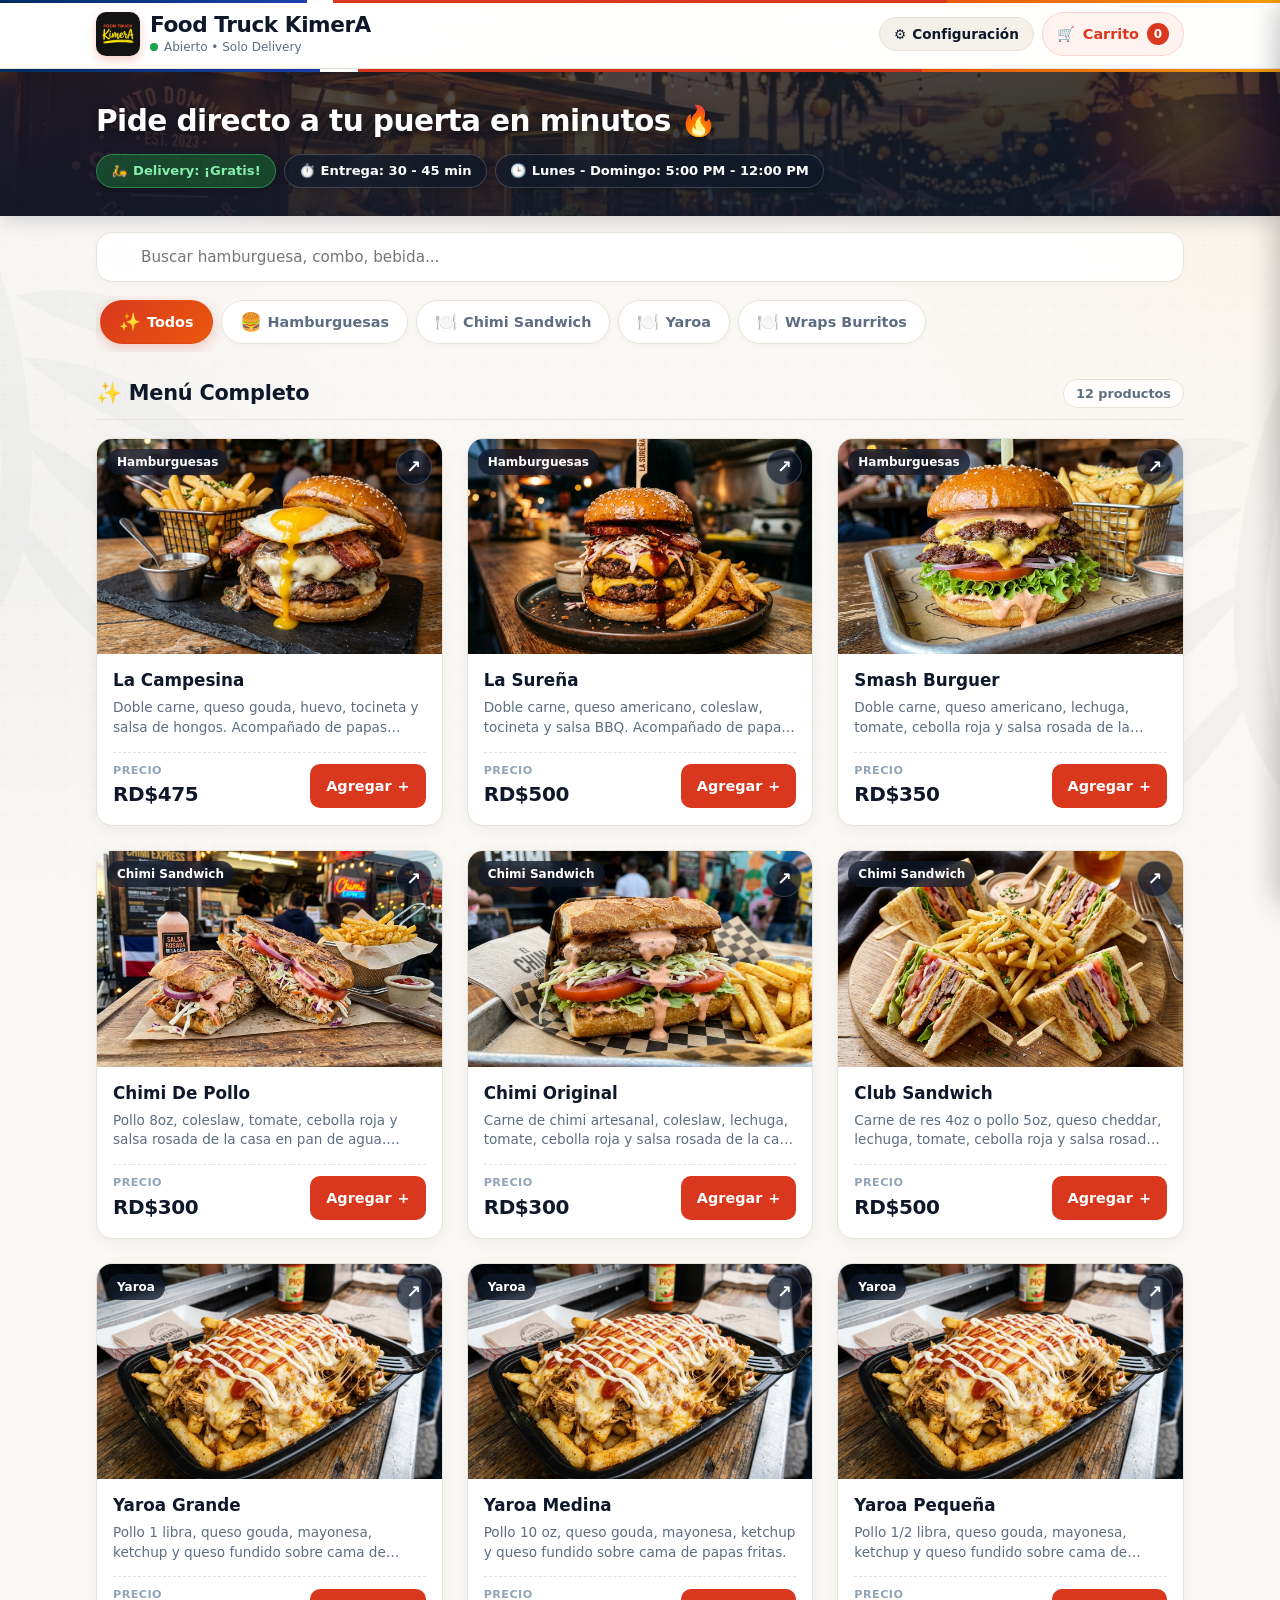
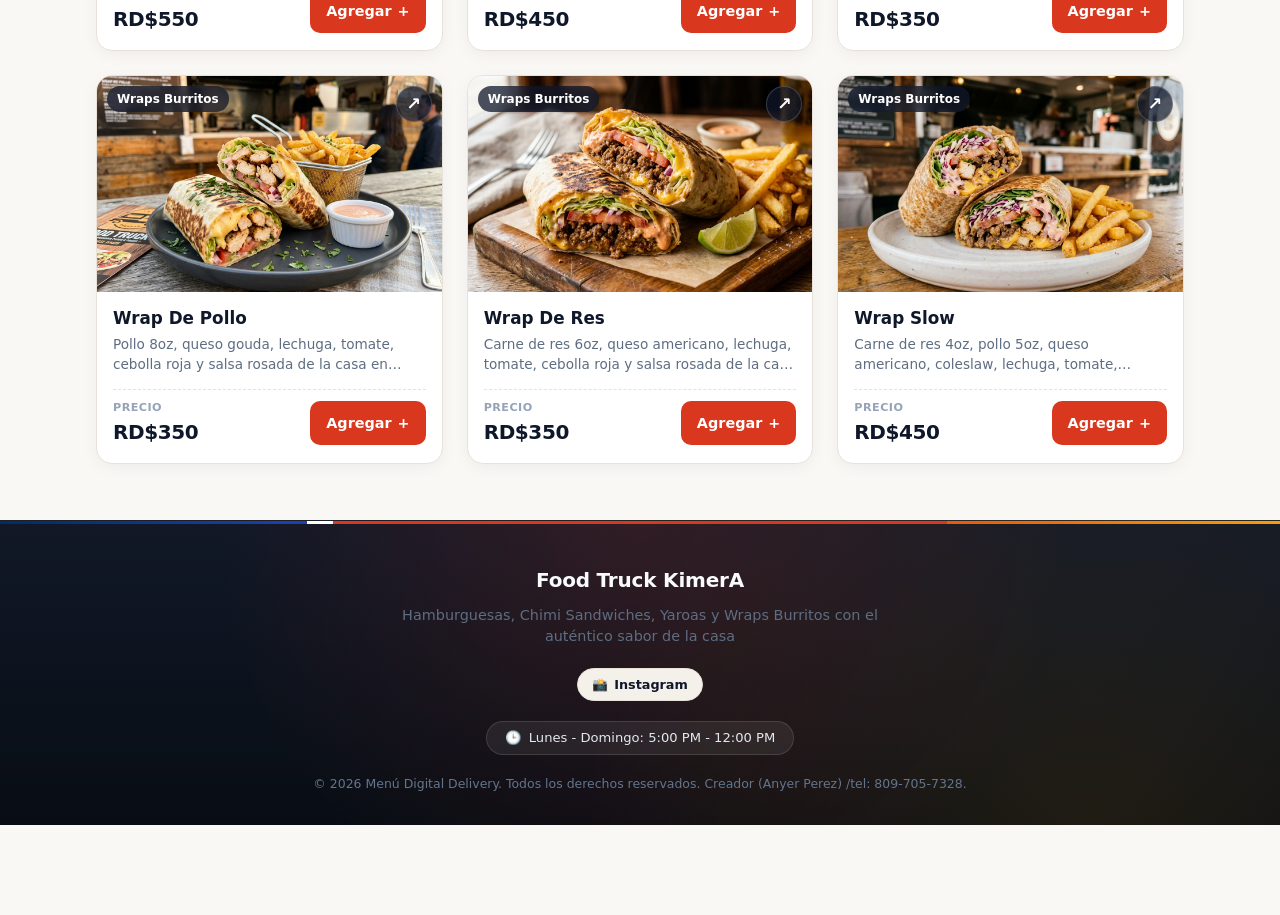
==== commit b223ef54: "Agregar compartir producto y previews OG" ====
--- a/index.html
+++ b/index.html
@@ -11,6 +11,15 @@
     <meta property="og:title" content="Food Truck KimerA | Menú Digital" />
     <meta property="og:description" content="Pide las mejores hamburguesas, chimis, yaroas y wraps burritos con entrega a domicilio directa a WhatsApp." />
     <meta property="og:image" content="https://images.unsplash.com/photo-1568901346375-23c9450c58cd?w=1200&auto=format&fit=crop&q=80" />
+    <meta property="og:url" content="/" />
+    <meta property="og:site_name" content="Food Truck KimerA" />
+    <meta property="og:image:width" content="1200" />
+    <meta property="og:image:height" content="630" />
+
+    <meta name="twitter:card" content="summary_large_image" />
+    <meta name="twitter:title" content="Food Truck KimerA | Menú Digital" />
+    <meta name="twitter:description" content="Pide las mejores hamburguesas, chimis, yaroas y wraps burritos con entrega a domicilio directa a WhatsApp." />
+    <meta name="twitter:image" content="https://images.unsplash.com/photo-1568901346375-23c9450c58cd?w=1200&auto=format&fit=crop&q=80" />
 
     <!-- Favicon con Emoji SVG (Sin dependencias externas) -->
     <link rel="icon" href="data:image/svg+xml,<svg xmlns=%22http://www.w3.org/2000/svg%22 viewBox=%220 0 100 100%22><text y=%22.9em%22 font-size=%2290%22>🍔</text></svg>" />
@@ -487,7 +496,7 @@
       </div>
     </footer>
 
-    <!-- Archivo de Configuración Dinámica (Fácil de editar para no programadores) -->
+    <!-- Archivo de Configuración Dinámica -->
     <script src="./config.js"></script>
 
     <!-- Lógica Vanilla JavaScript -->
--- a/style.css
+++ b/style.css
@@ -677,6 +677,32 @@
   aspect-ratio: 16 / 10;
   overflow: hidden;
   background: #e2e8f0;
+}
+
+.btn-share-product {
+  position: absolute;
+  top: 10px;
+  right: 10px;
+  z-index: 4;
+  width: 36px;
+  height: 36px;
+  border-radius: 50%;
+  background: rgba(15, 23, 42, 0.72);
+  color: #ffffff;
+  border: 1px solid rgba(255, 255, 255, 0.18);
+  display: inline-flex;
+  align-items: center;
+  justify-content: center;
+  font-size: 1.1rem;
+  font-weight: 700;
+  cursor: pointer;
+  box-shadow: 0 4px 12px rgba(15, 23, 42, 0.2);
+  transition: transform var(--transition-fast), background var(--transition-fast);
+}
+
+.btn-share-product:hover {
+  background: rgba(217, 56, 30, 0.9);
+  transform: translateY(-1px);
 }
 
 .product-image {
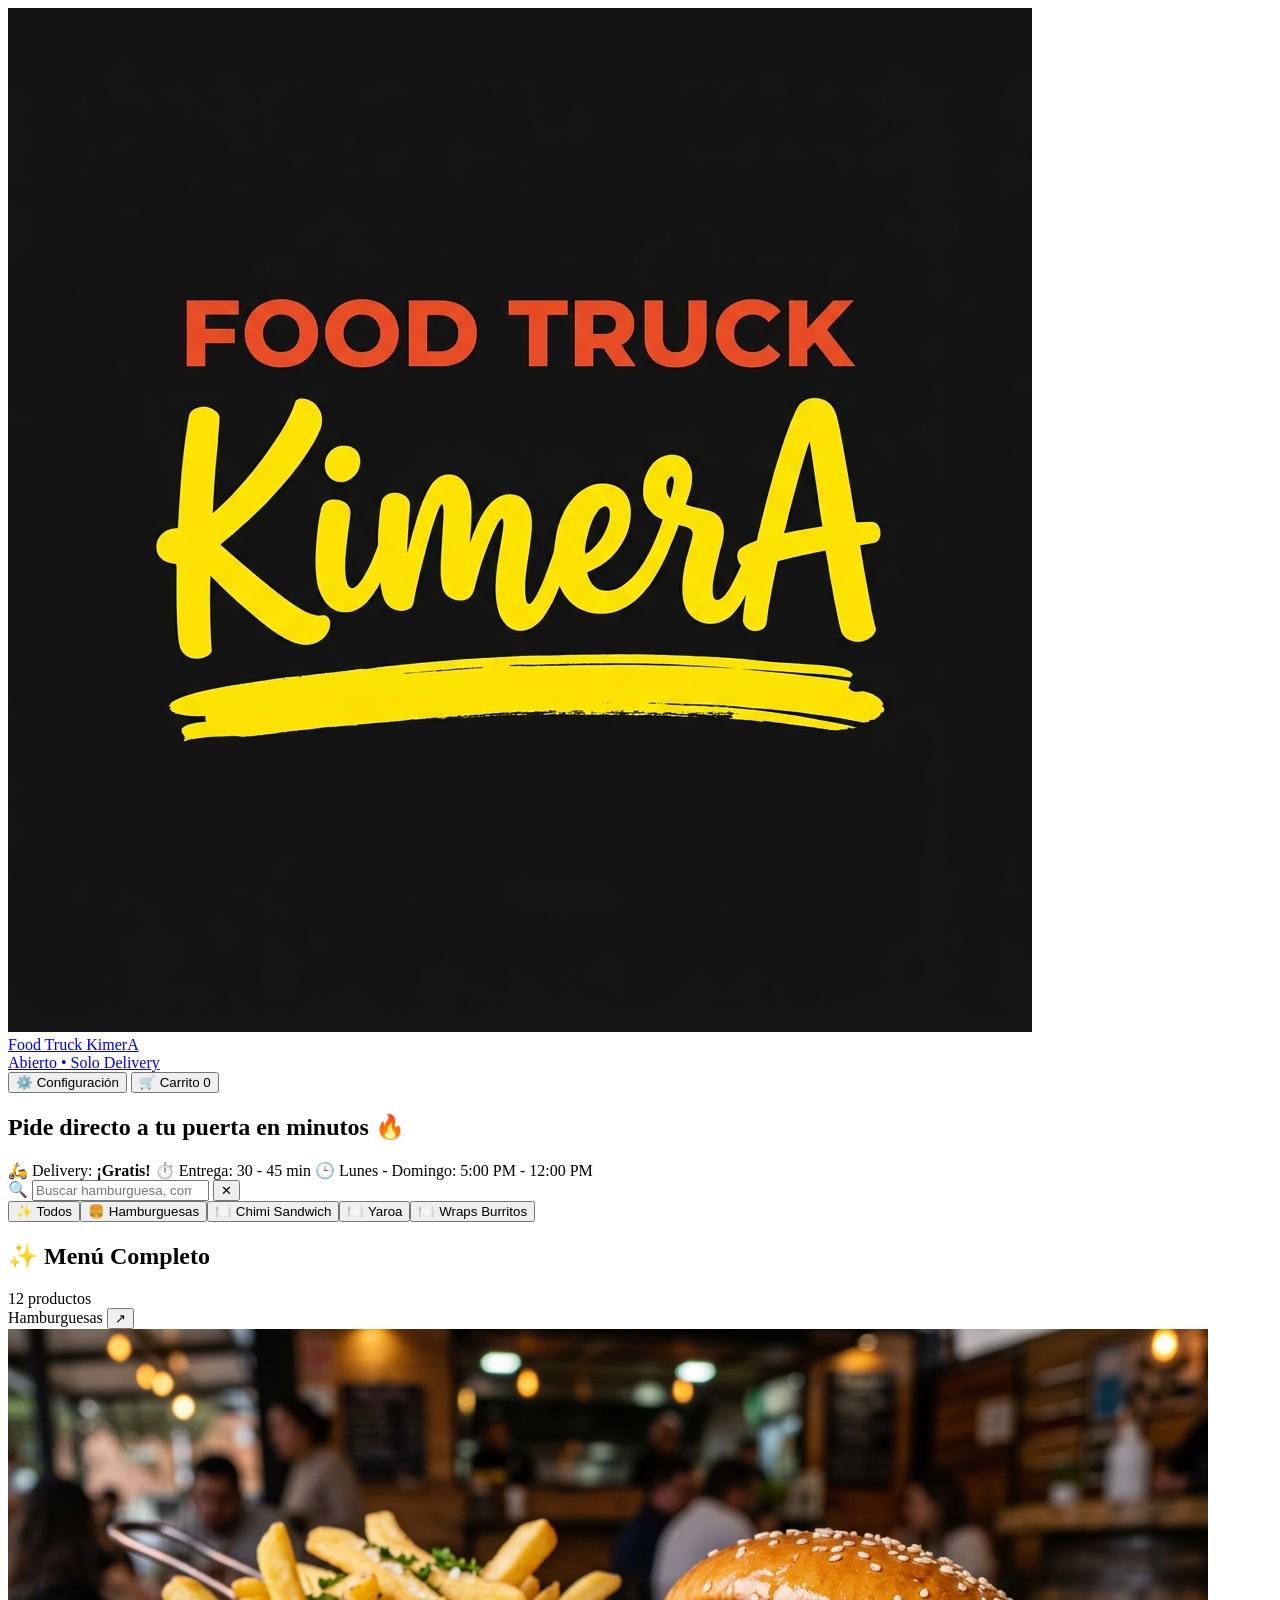
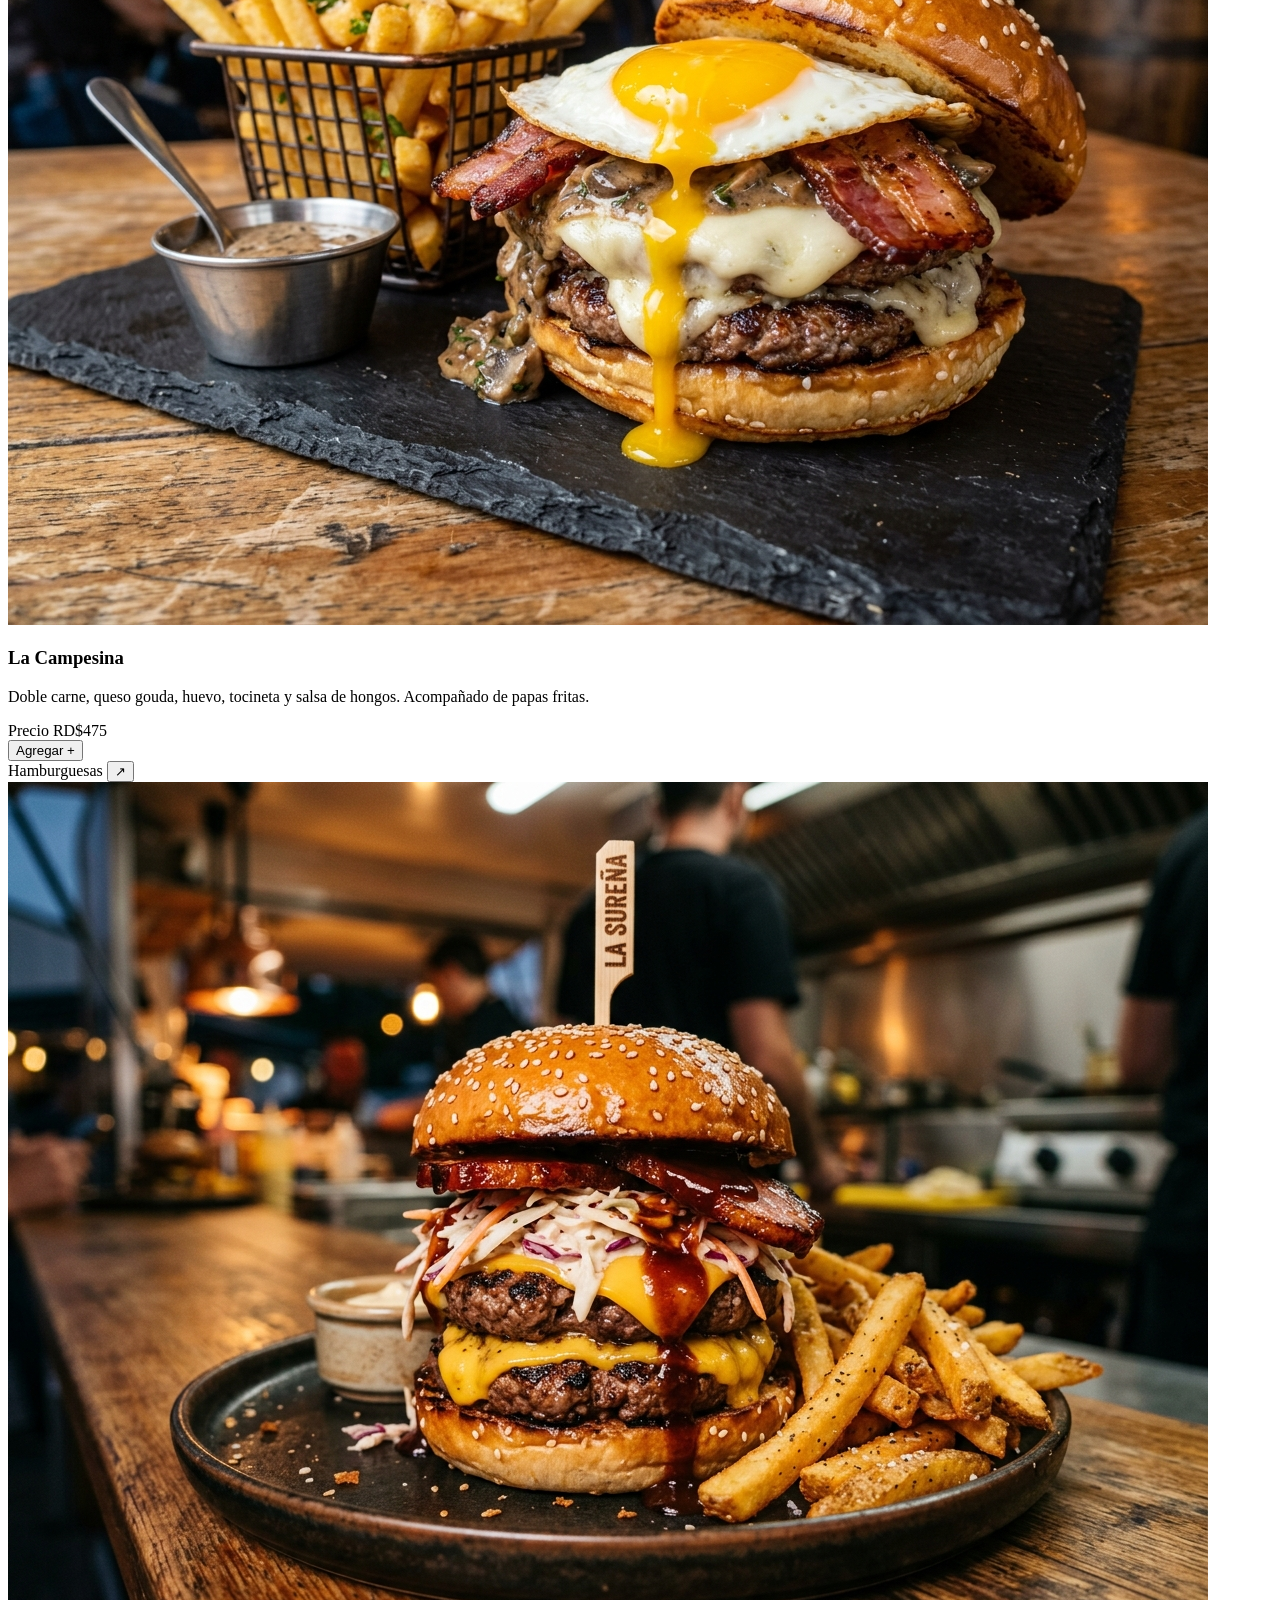
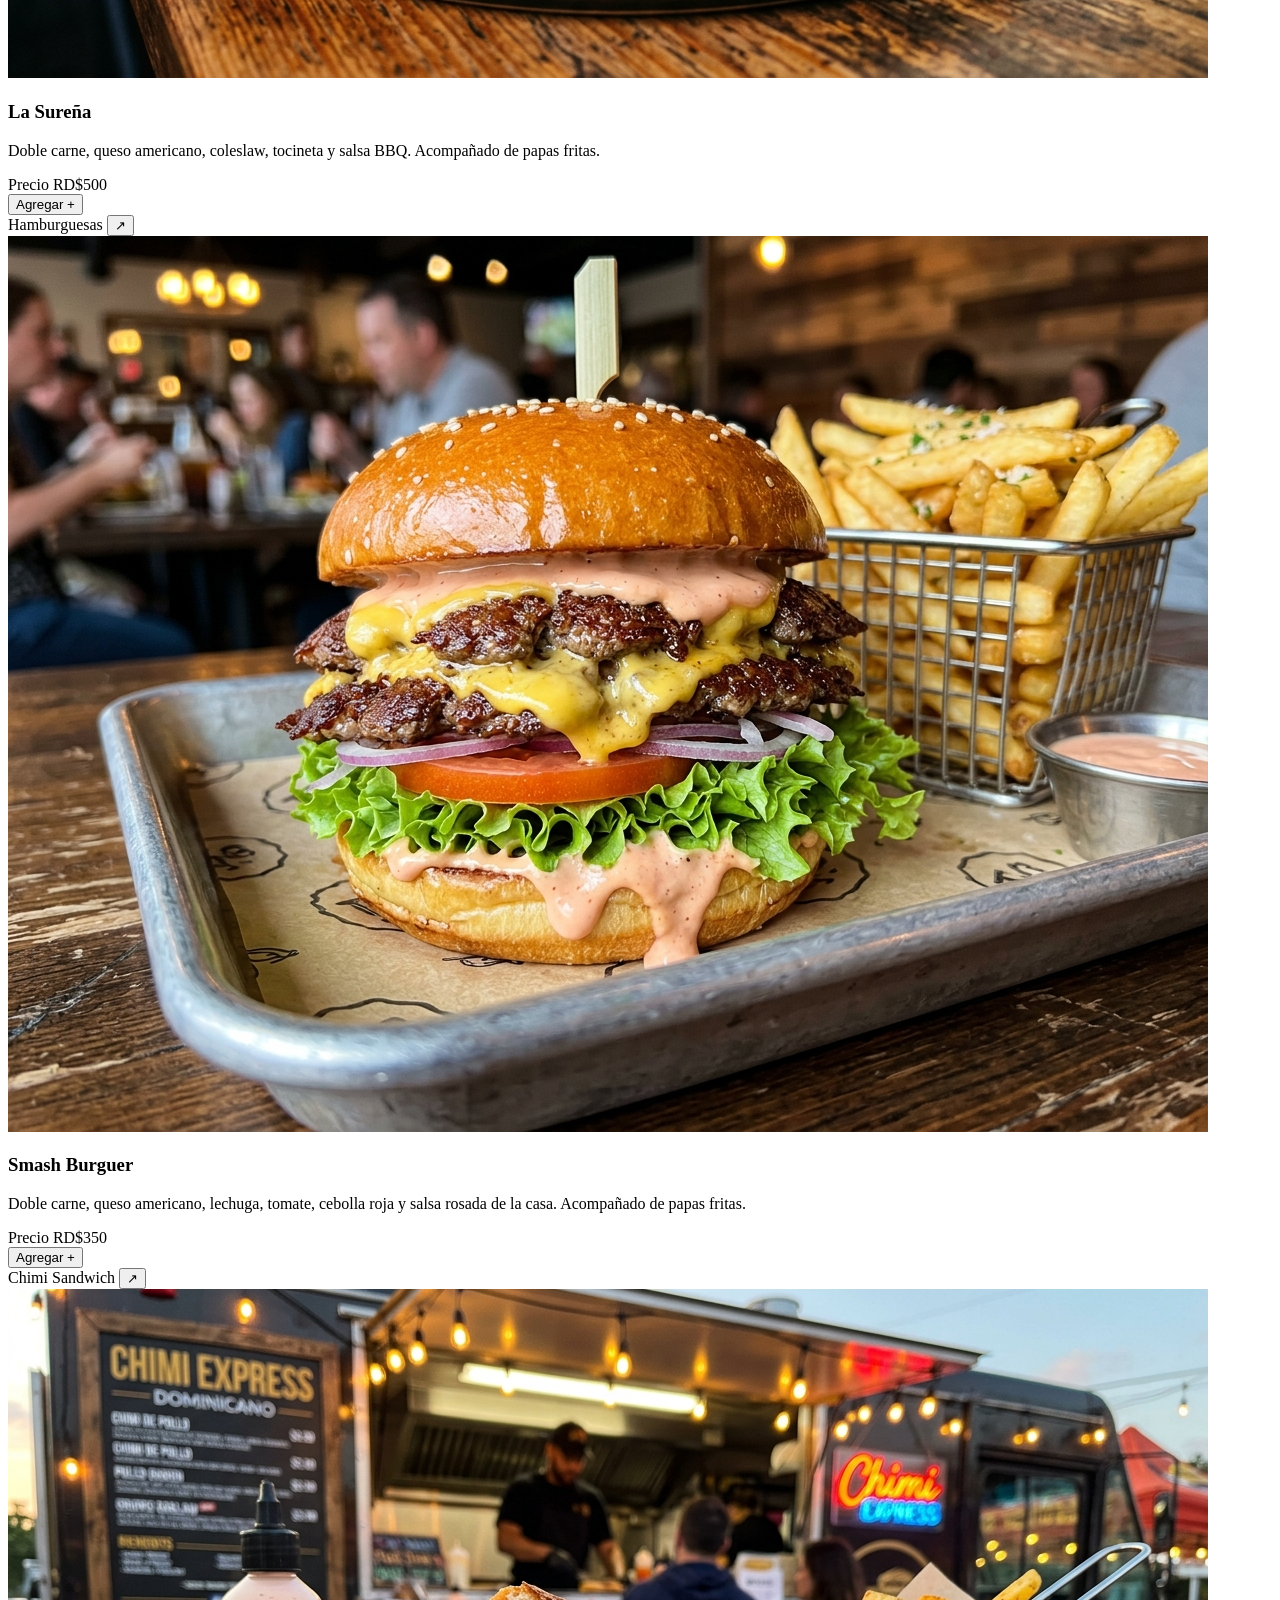
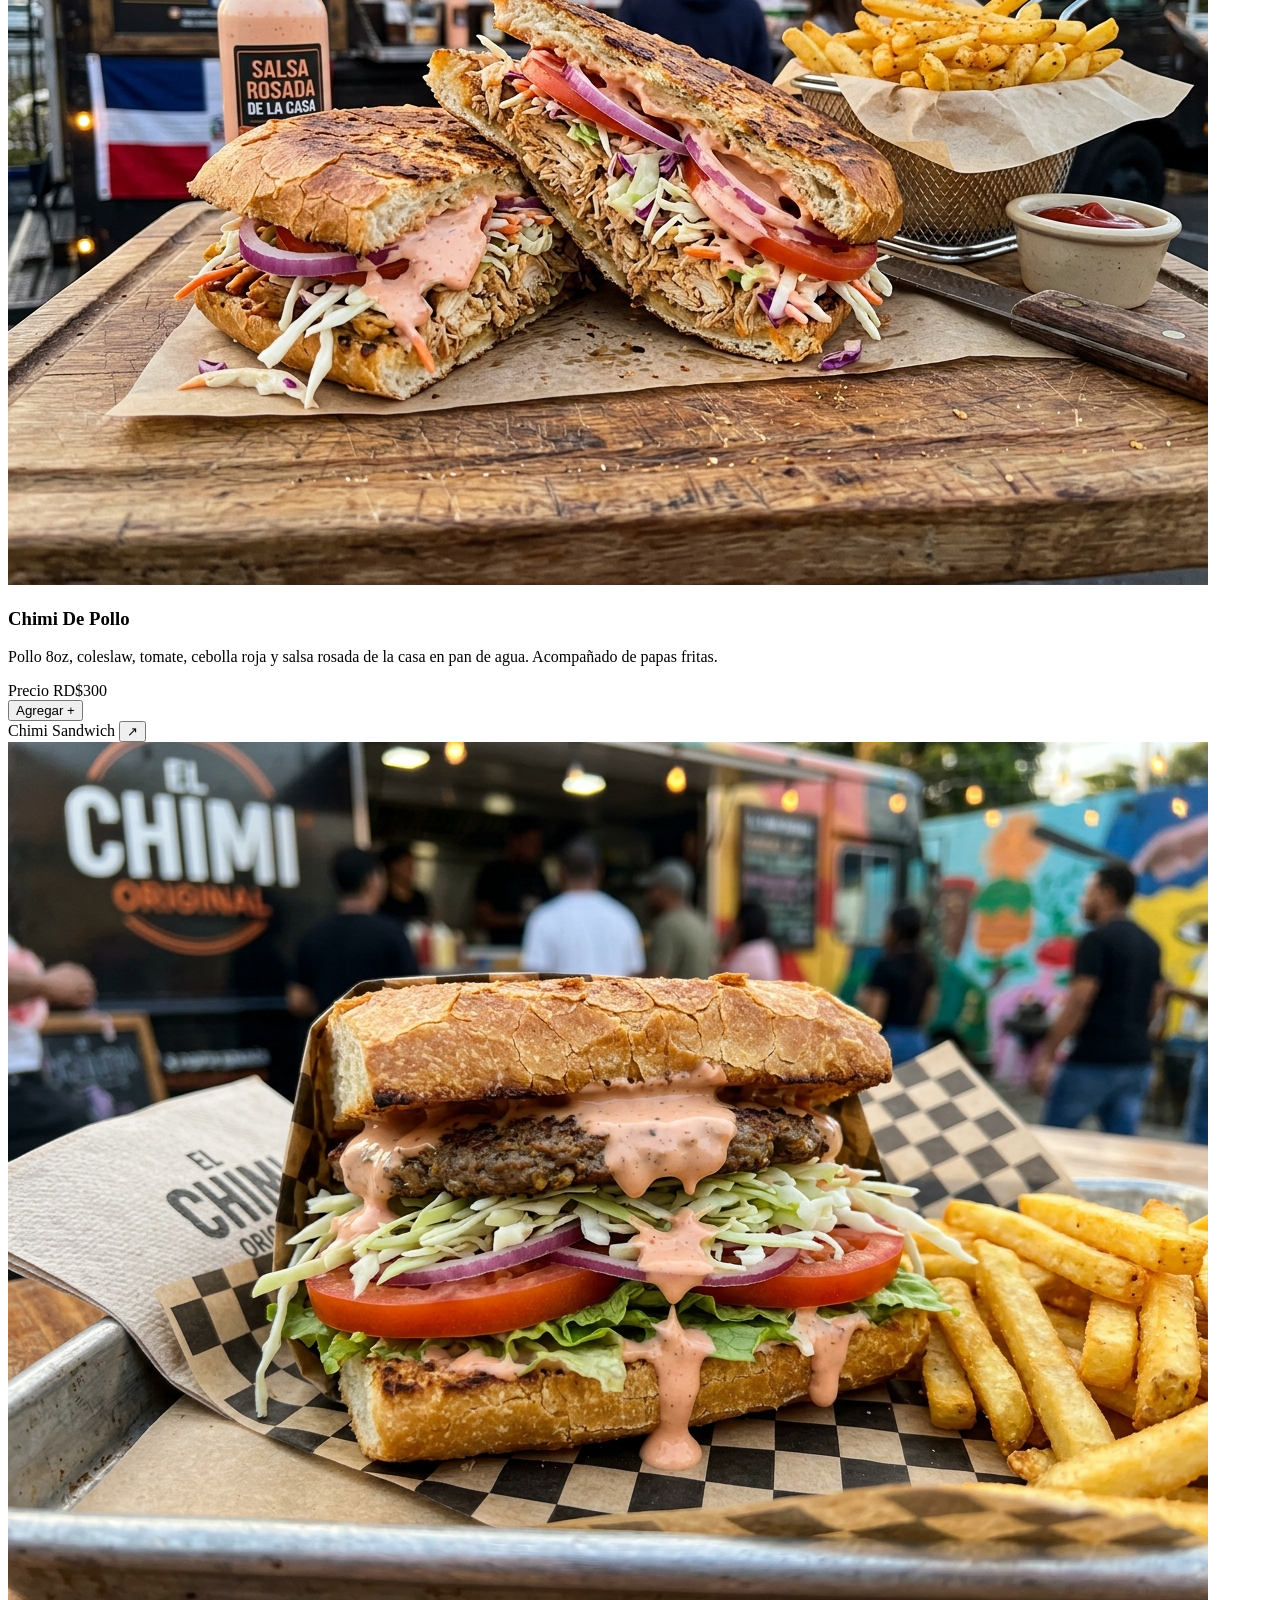
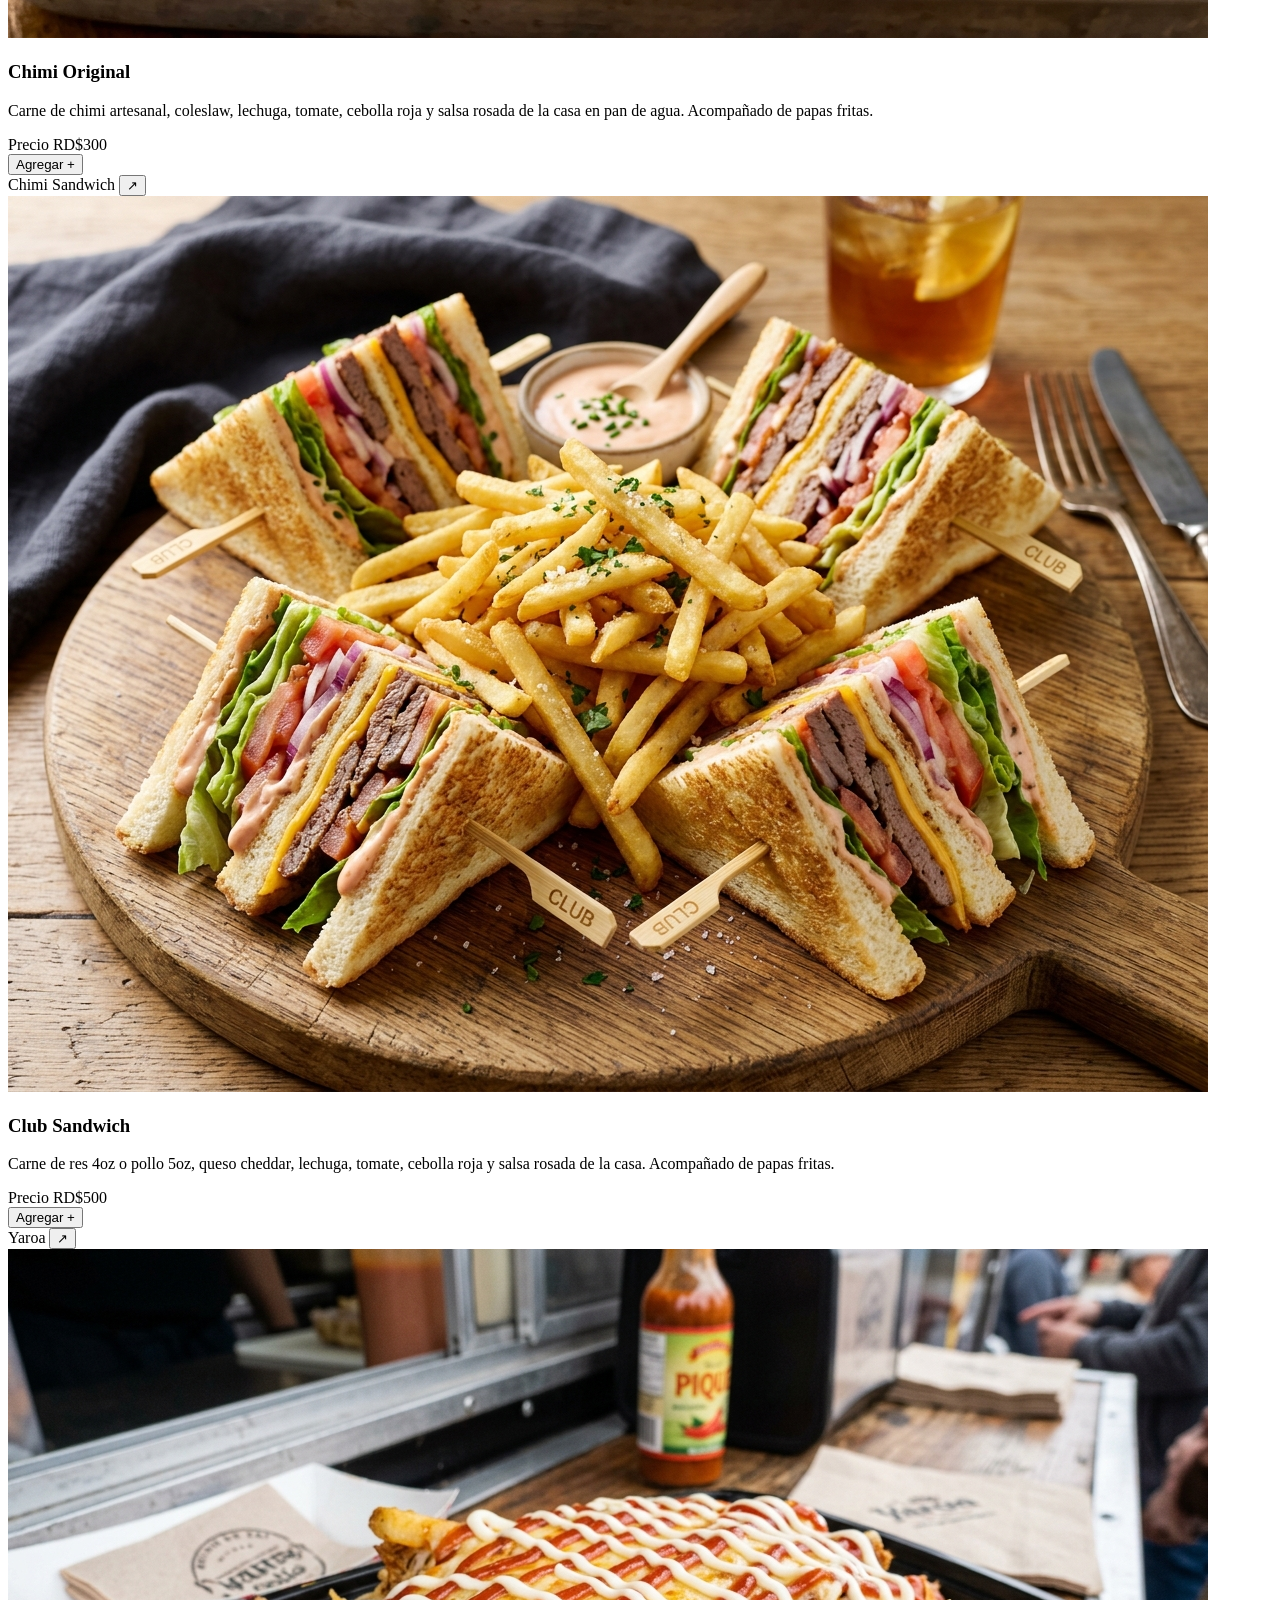
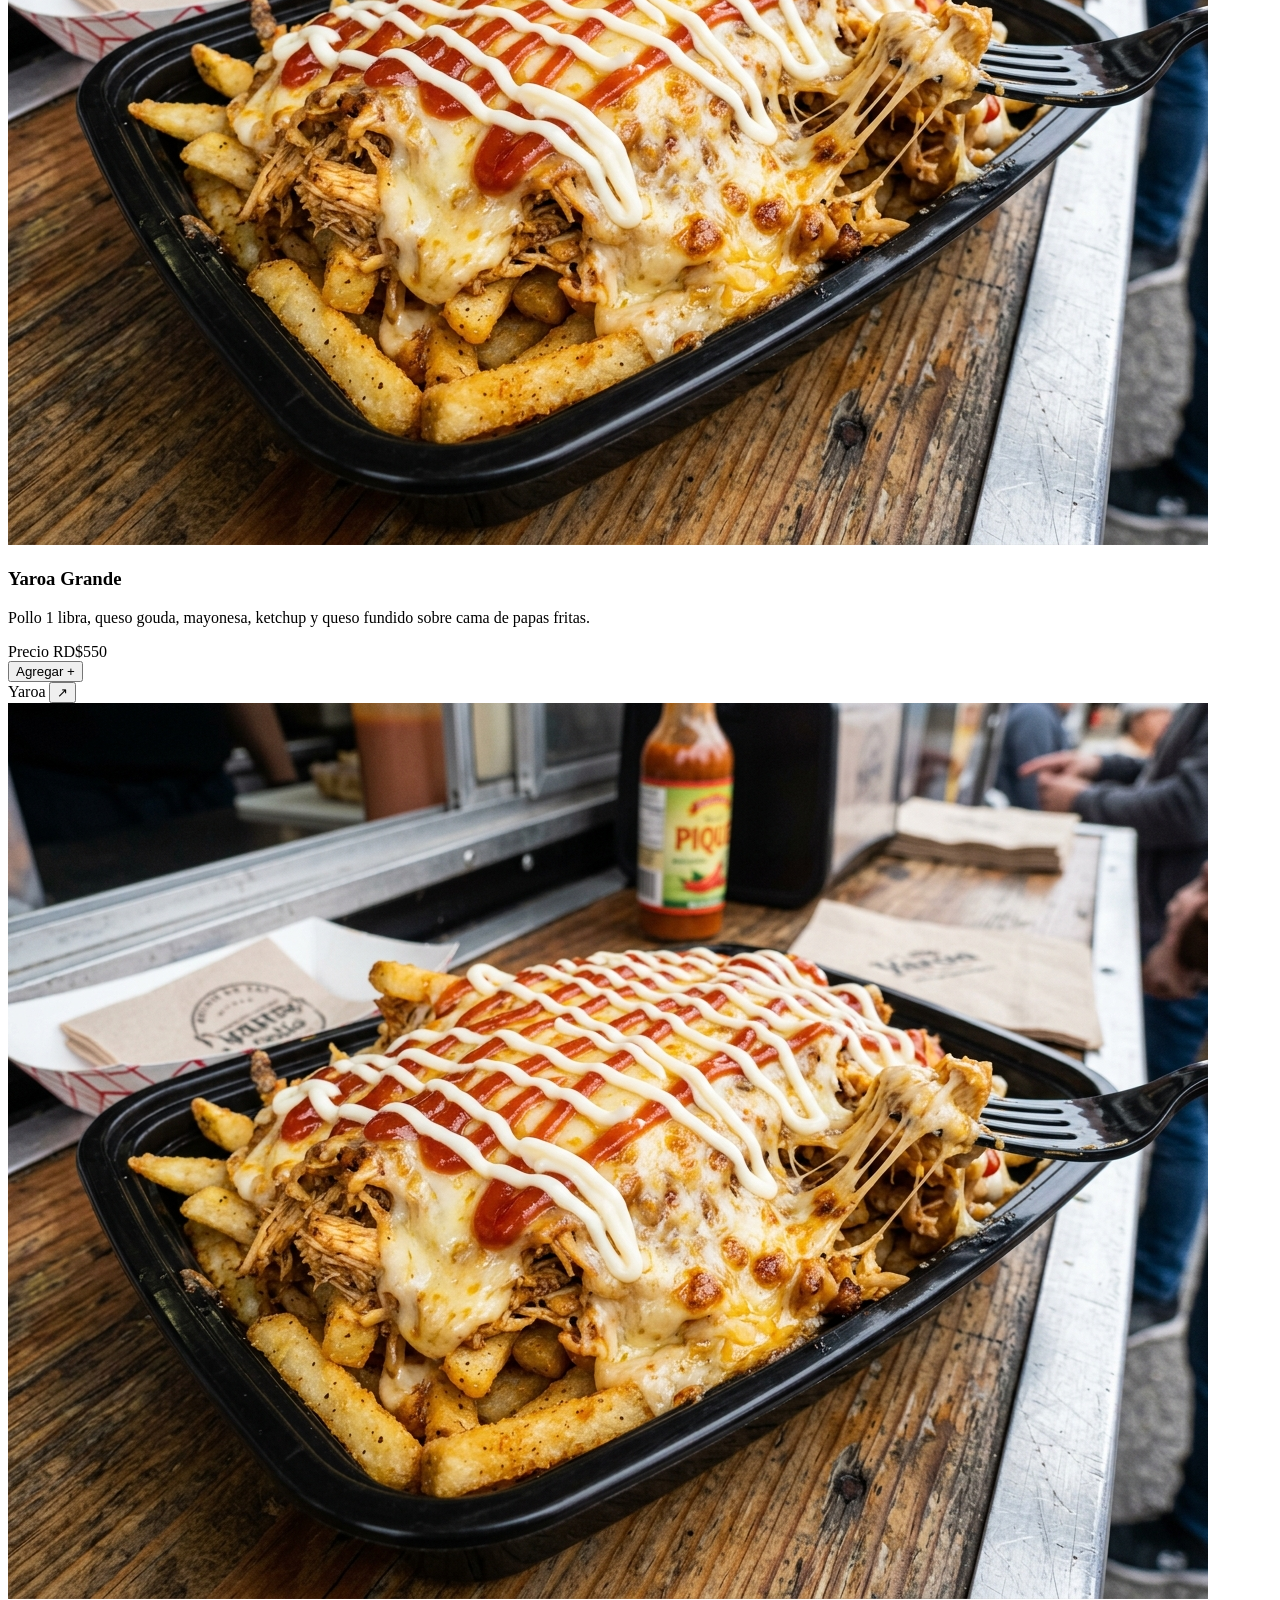
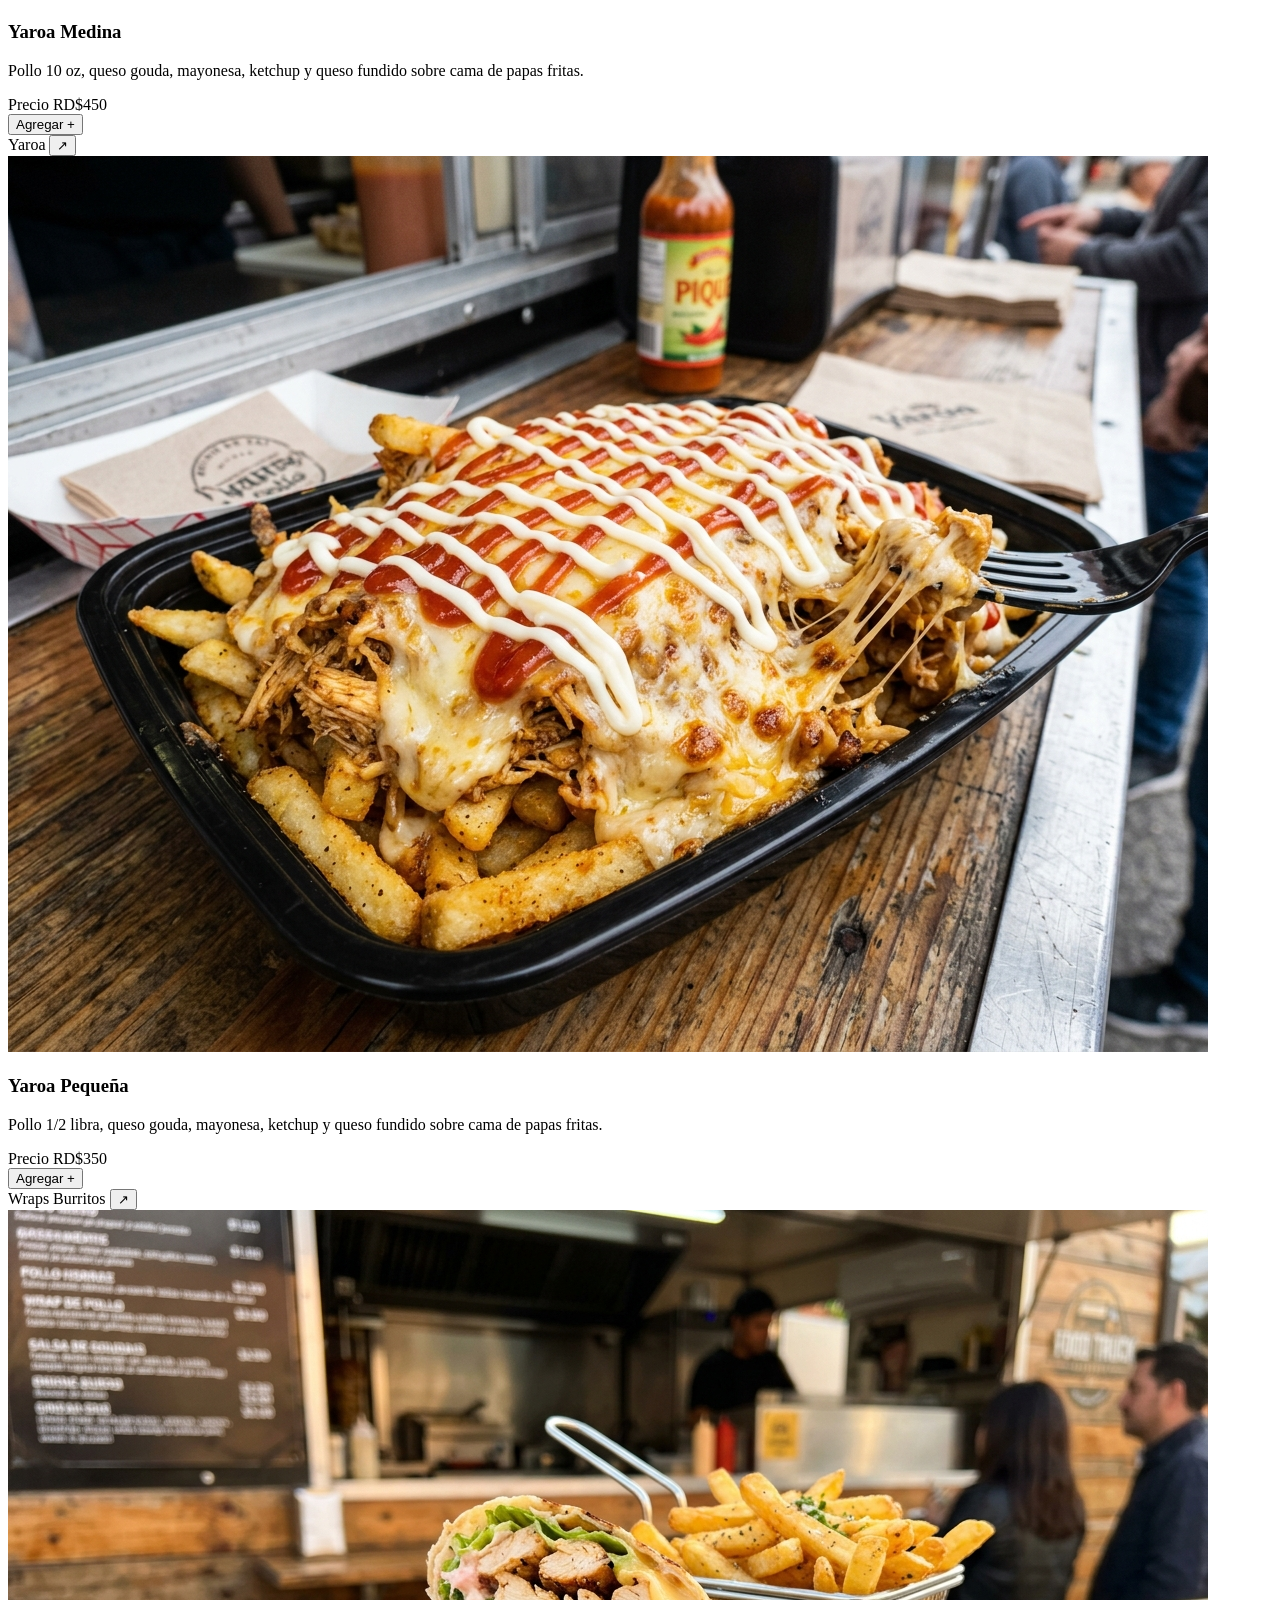
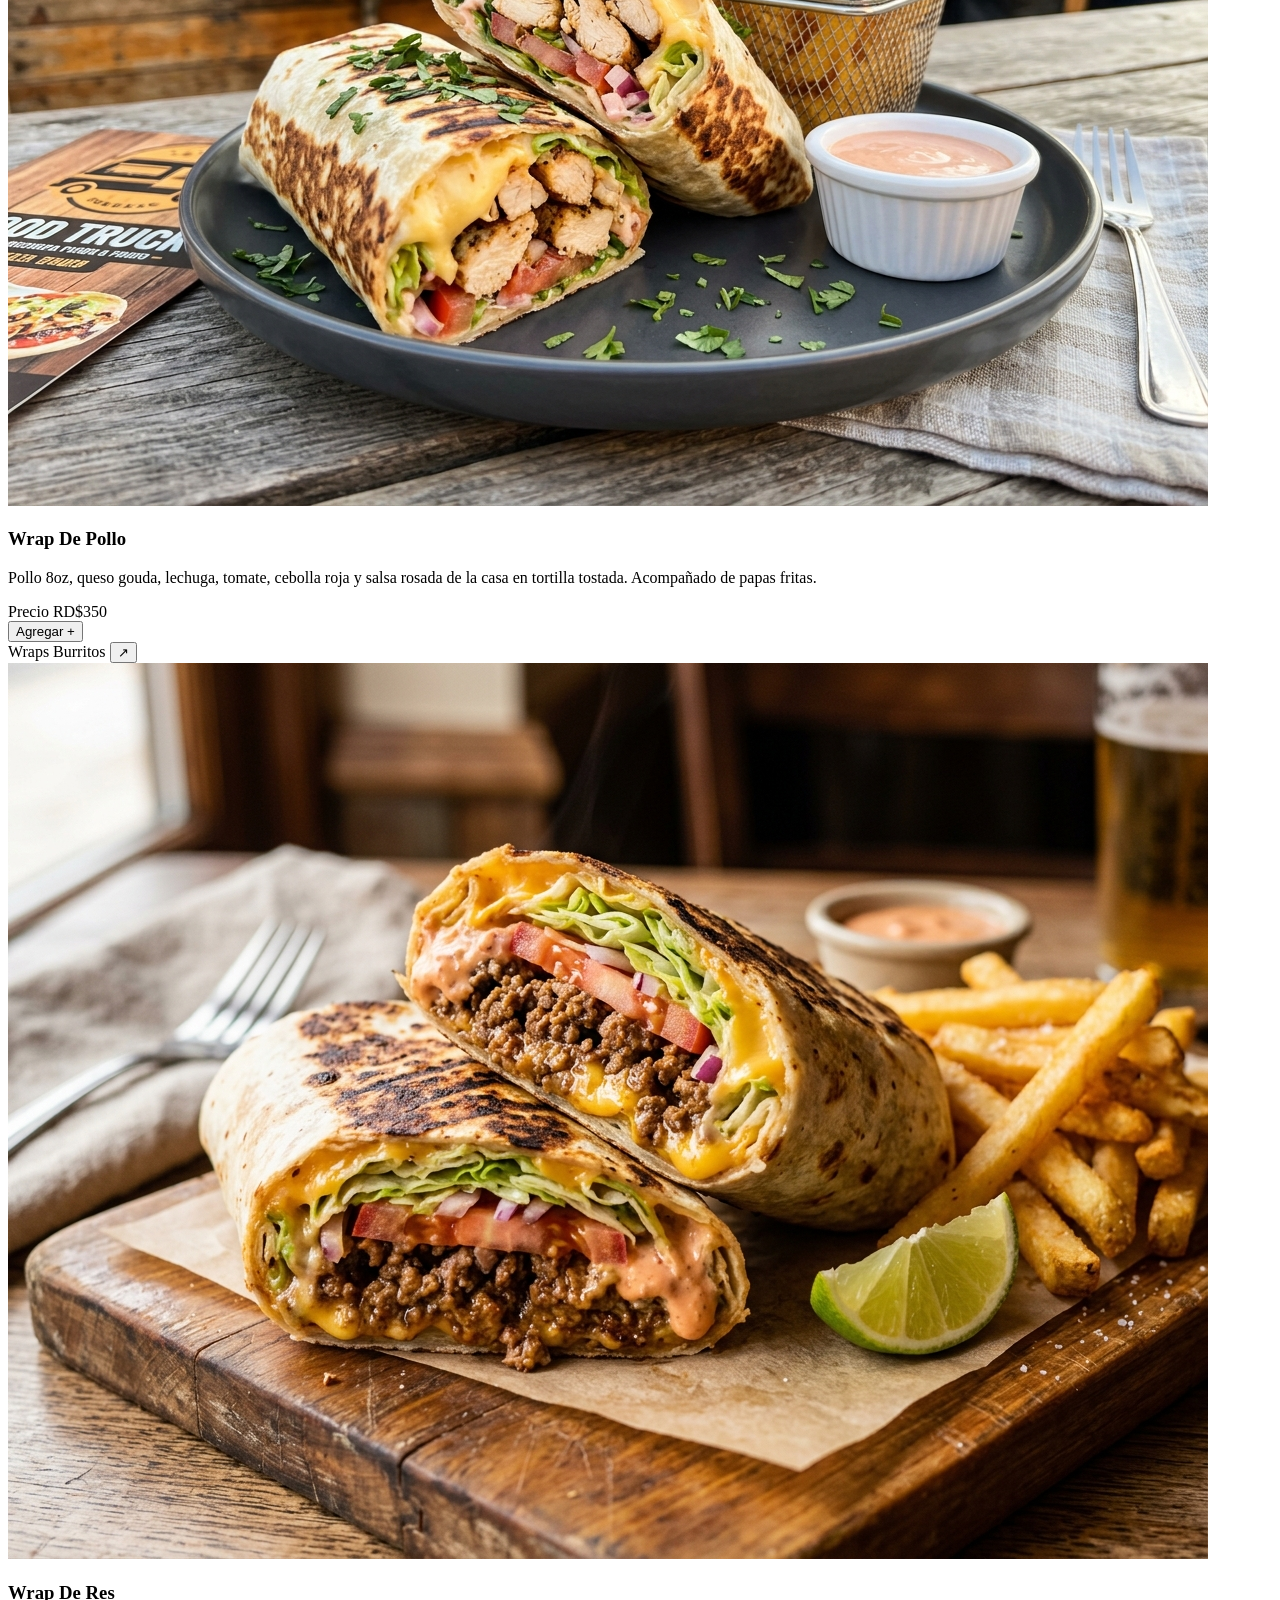
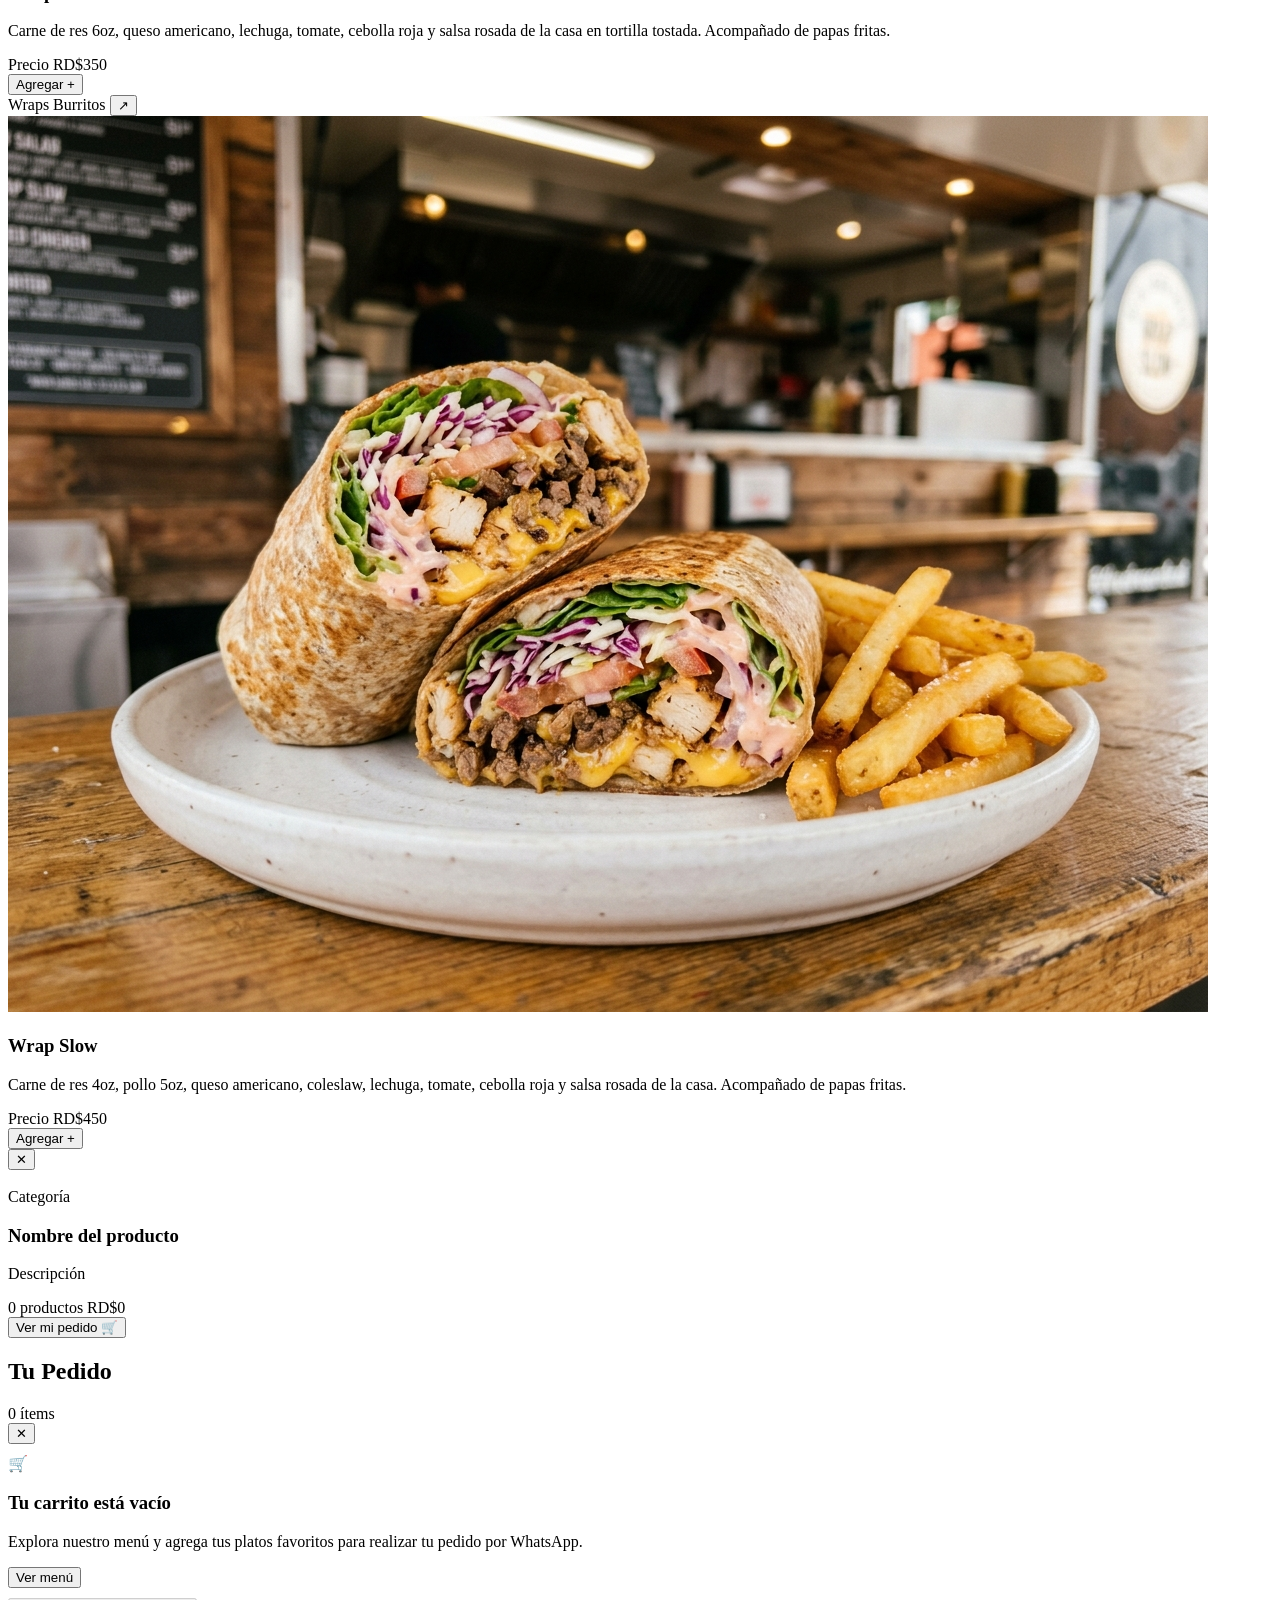
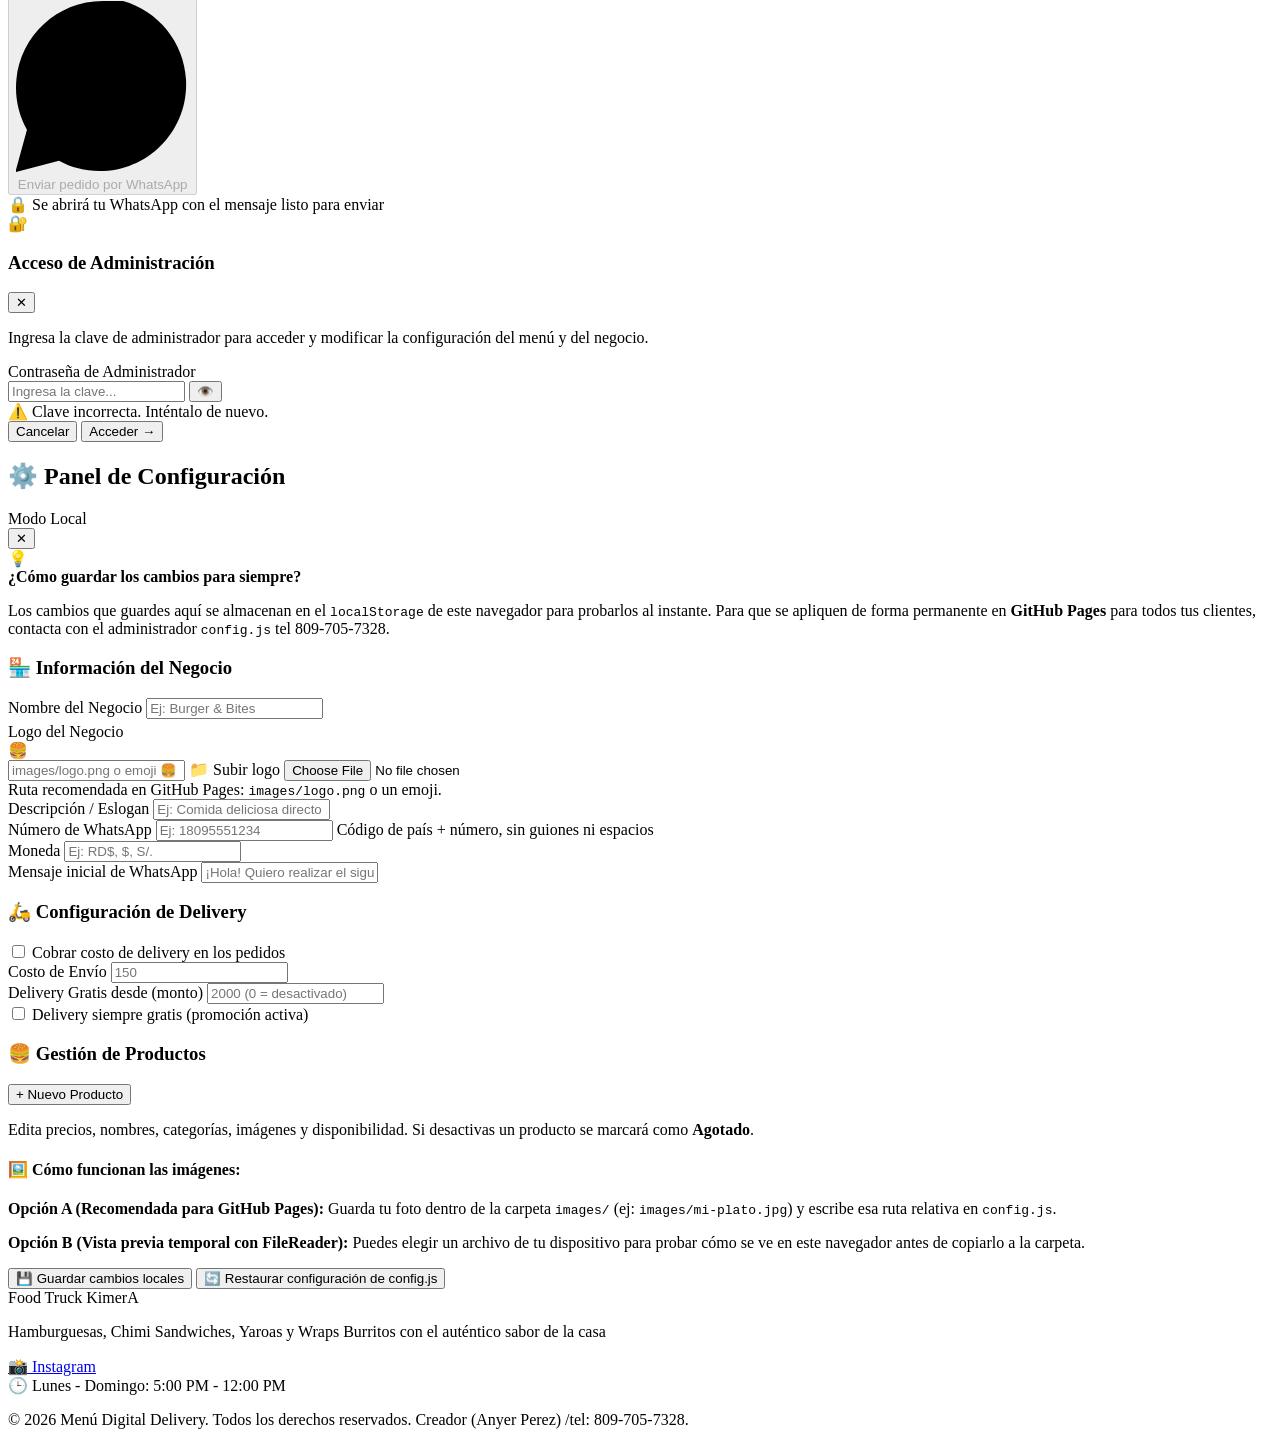
==== commit a9f8bd36: "Updates" ====
--- a/index.html
+++ b/index.html
@@ -1,507 +1,508 @@
-<!doctype html>
-<html lang="es">
-  <head>
-    <meta charset="UTF-8" />
-    <meta name="viewport" content="width=device-width, initial-scale=1.0" />
-    <title>Food Truck KimerA | Menú Digital</title>
-    <meta name="description" content="Menú digital oficial de Food Truck KimerA. Hamburguesas, Chimi Sandwiches, Yaroas y Wraps Burritos con pedidos directos a WhatsApp." />
-    
-    <!-- Open Graph / Redes Sociales -->
-    <meta property="og:type" content="website" />
-    <meta property="og:title" content="Food Truck KimerA | Menú Digital" />
-    <meta property="og:description" content="Pide las mejores hamburguesas, chimis, yaroas y wraps burritos con entrega a domicilio directa a WhatsApp." />
-    <meta property="og:image" content="https://images.unsplash.com/photo-1568901346375-23c9450c58cd?w=1200&auto=format&fit=crop&q=80" />
-    <meta property="og:url" content="/" />
-    <meta property="og:site_name" content="Food Truck KimerA" />
-    <meta property="og:image:width" content="1200" />
-    <meta property="og:image:height" content="630" />
-
-    <meta name="twitter:card" content="summary_large_image" />
-    <meta name="twitter:title" content="Food Truck KimerA | Menú Digital" />
-    <meta name="twitter:description" content="Pide las mejores hamburguesas, chimis, yaroas y wraps burritos con entrega a domicilio directa a WhatsApp." />
-    <meta name="twitter:image" content="https://images.unsplash.com/photo-1568901346375-23c9450c58cd?w=1200&auto=format&fit=crop&q=80" />
-
-    <!-- Favicon con Emoji SVG (Sin dependencias externas) -->
-    <link rel="icon" href="data:image/svg+xml,<svg xmlns=%22http://www.w3.org/2000/svg%22 viewBox=%220 0 100 100%22><text y=%22.9em%22 font-size=%2290%22>🍔</text></svg>" />
-
-    <!-- Hoja de Estilos -->
-    <link rel="stylesheet" href="./style.css" />
-  </head>
-  <body>
-
-    <!-- Encabezado Principal / Barra Superior -->
-    <header class="site-header" id="mainHeader">
-      <div class="container header-container">
-        <a href="#" class="brand-wrapper" id="brandLink" aria-label="Ir al inicio del menú">
-          <div class="brand-logo-badge" id="brandLogo">🍔</div>
-          <div class="brand-info">
-            <span class="brand-title" id="brandTitle">Burger & Bites</span>
-            <div class="brand-status">
-              <span class="status-dot"></span>
-              <span>Abierto • Solo Delivery</span>
-            </div>
-          </div>
-        </a>
-
-        <div class="header-actions">
-          <button type="button" class="header-config-btn" id="headerConfigBtn" aria-label="Configuración rápida local">
-            <span>⚙️</span>
-            <span class="config-label">Configuración</span>
-          </button>
-          <button type="button" class="header-cart-btn" id="headerCartBtn" aria-label="Ver carrito de compras">
-            <span>🛒</span>
-            <span class="cart-label">Carrito</span>
-            <span class="cart-counter-badge" id="headerCartBadge">0</span>
-          </button>
-        </div>
-      </div>
-    </header>
-
-    <!-- Banner Informativo -->
-    <section class="hero-banner" id="heroBanner">
-      <div class="container hero-content">
-        <h1 class="hero-headline">Pide directo a tu puerta en minutos 🔥</h1>
-        <div class="hero-badges-row">
-          <span class="info-pill highlight">
-            <span>🛵</span>
-            <span>Delivery: <strong id="deliveryFeeDisplay">GRATIS</strong></span>
-          </span>
-          <span class="info-pill">
-            <span>⏱️</span>
-            <span>Entrega: 30 - 45 min</span>
-          </span>
-          <span class="info-pill">
-            <span>🕒</span>
-            <span id="businessHours"> Lunes - Domingo: 5:00 PM - 12:00 PM</span>
-          </span>
-        </div>
-      </div>
-    </section>
-
-    <!-- Contenido Principal -->
-    <main class="container">
-
-      <!-- Barra de Búsqueda y Filtros -->
-      <section class="search-filter-section" aria-label="Búsqueda y categorías">
-        <!-- Caja de Búsqueda -->
-        <div class="search-box">
-          <span class="search-icon">🔍</span>
-          <input
-            type="search"
-            id="searchInput"
-            class="search-input"
-            placeholder="Buscar hamburguesa, combo, bebida..."
-            autocomplete="off"
-            aria-label="Buscar producto"
-          />
-          <button type="button" class="search-clear-btn" id="searchClearBtn" aria-label="Limpiar búsqueda">✕</button>
-        </div>
-
-        <!-- Barra Horizontal de Categorías -->
-        <nav class="categories-nav-wrapper" aria-label="Categorías del menú">
-          <div class="categories-bar" id="categoriesBar">
-            <!-- Botones generados dinámicamente desde script.js -->
-          </div>
-        </nav>
-      </section>
-
-      <!-- Encabezado de Sección y Contador -->
-      <div class="section-meta-header">
-        <h2 class="section-title" id="sectionTitle">🍔 Hamburguesas</h2>
-        <span class="items-counter-tag" id="itemsCounter">0 productos</span>
-      </div>
-
-      <!-- Cuadrícula de Productos -->
-      <section class="products-grid" id="productsGrid" aria-label="Catálogo de productos">
-        <!-- Tarjetas generadas dinámicamente desde script.js -->
-      </section>
-
-      <!-- Recuadro de descripción del producto -->
-      <div class="product-detail-backdrop" id="productDetailBackdrop" aria-hidden="true"></div>
-      <div class="product-detail-modal" id="productDetailModal" role="dialog" aria-modal="true" aria-labelledby="productDetailName">
-        <button type="button" class="product-detail-close" id="productDetailClose" aria-label="Cerrar descripción">✕</button>
-        <div class="product-detail-image-wrap">
-          <img id="productDetailImage" src="" alt="" class="product-detail-image" />
-        </div>
-        <div class="product-detail-body">
-          <span class="product-detail-category" id="productDetailCategory">Categoría</span>
-          <h3 class="product-detail-name" id="productDetailName">Nombre del producto</h3>
-          <p class="product-detail-description" id="productDetailDescription">Descripción</p>
-        </div>
-      </div>
-
-    </main>
-
-    <!-- Barra Inferior Flotante (Acceso rápido al Carrito en Mobile) -->
-    <aside class="bottom-cart-bar" id="bottomCartBar" aria-label="Resumen rápido del carrito">
-      <div class="bottom-cart-inner">
-        <div class="bottom-cart-info">
-          <span class="bottom-cart-count" id="bottomCartCount">0 productos</span>
-          <span class="bottom-cart-total" id="bottomCartTotal">RD$0</span>
-        </div>
-        <button type="button" class="btn-open-cart" id="bottomOpenCartBtn">
-          <span>Ver mi pedido</span>
-          <span>🛒</span>
-        </button>
-      </div>
-    </aside>
-
-    <!-- Modal / Drawer Lateral del Carrito y Checkout -->
-    <div class="cart-modal-backdrop" id="cartModalBackdrop" aria-hidden="true"></div>
-    <section class="cart-drawer" id="cartDrawer" role="dialog" aria-modal="true" aria-labelledby="drawerTitle">
-      <!-- Encabezado del Modal -->
-      <header class="drawer-header">
-        <div class="drawer-title-group">
-          <h2 class="drawer-title" id="drawerTitle">Tu Pedido</h2>
-          <span class="drawer-items-badge" id="drawerCartBadge">0 ítems</span>
-        </div>
-        <button type="button" class="drawer-close-btn" id="drawerCloseBtn" aria-label="Cerrar carrito">✕</button>
-      </header>
-
-      <!-- Cuerpo Scrolleable: Lista de Ítems + Totales + Formulario -->
-      <div class="drawer-body">
-        
-        <!-- Lista de productos añadidos -->
-        <div class="cart-items-list" id="cartItemsList">
-          <!-- Ítems generados dinámicamente -->
-        </div>
-
-        <!-- Desglose de precios -->
-        <div class="pricing-breakdown-card" id="pricingBreakdownCard">
-          <div class="pricing-row">
-            <span>Subtotal:</span>
-            <strong id="checkoutSubtotal">RD$0</strong>
-          </div>
-          <div class="pricing-row">
-            <span>Costo de envío (Delivery):</span>
-            <strong id="checkoutDeliveryFee">RD$150</strong>
-          </div>
-          <div class="pricing-row total-row">
-            <span>Total a pagar:</span>
-            <strong id="checkoutTotal">RD$0</strong>
-          </div>
-        </div>
-
-        <!-- Formulario de Datos para el Delivery -->
-        <div class="checkout-section" id="checkoutSection">
-          <h3 class="checkout-title">
-            <span>📍</span>
-            <span>Datos de Entrega</span>
-          </h3>
-
-          <!-- Mensaje de alerta para validaciones -->
-          <div class="form-alert" id="formAlert" role="alert"></div>
-
-          <form id="checkoutForm" onsubmit="event.preventDefault();">
-            <div class="form-group">
-              <label class="form-label" for="clientName">
-                Nombre y Apellido <span class="required-star">*</span>
-              </label>
-              <input
-                type="text"
-                id="clientName"
-                class="form-input"
-                placeholder="Ej: Juan Pérez"
-                required
-                autocomplete="name"
-              />
-            </div>
-
-            <div class="form-group">
-              <label class="form-label" for="clientPhone">
-                Teléfono de contacto <span class="required-star">*</span>
-              </label>
-              <input
-                type="tel"
-                id="clientPhone"
-                class="form-input"
-                placeholder="Ej: 8094315259"
-                required
-                autocomplete="tel"
-              />
-              <span class="input-hint">Te llamaremos o escribiremos al llegar</span>
-            </div>
-
-            <div class="form-group">
-              <label class="form-label" for="clientAddress">
-                Dirección exacta (Calle y Número) <span class="required-star">*</span>
-              </label>
-              <input
-                type="text"
-                id="clientAddress"
-                class="form-input"
-                placeholder="Ej: Calle Principal #45, Apto 2B"
-                required
-                autocomplete="street-address"
-              />
-            </div>
-
-            <div class="form-group">
-              <label class="form-label" for="clientSector">
-                Sector o Barrio <span class="required-star">*</span>
-              </label>
-              <input
-                type="text"
-                id="clientSector"
-                class="form-input"
-                placeholder="Ej: Bella Vista / Piantini / Los Prados"
-                required
-              />
-            </div>
-
-            <!-- Método de Pago -->
-            <div class="form-group">
-              <label class="form-label">
-                Método de Pago <span class="required-star">*</span>
-              </label>
-              <div class="payment-methods-grid" id="paymentMethodsContainer">
-                <!-- Opciones generadas dinámicamente -->
-              </div>
-            </div>
-
-            <!-- Notas Adicionales -->
-            <div class="form-group">
-              <label class="form-label" for="clientNotes">
-                Notas o instrucciones especiales
-              </label>
-              <textarea
-                id="clientNotes"
-                class="form-textarea"
-                rows="2"
-                placeholder="Ej: Sin cebolla, tocar timbre, cambio para billete de RD$1,000..."
-              ></textarea>
-            </div>
-          </form>
-        </div>
-
-      </div>
-
-      <!-- Pie del Modal: Botón WhatsApp -->
-      <footer class="drawer-footer">
-        <button type="button" class="btn-send-whatsapp" id="btnSendWhatsapp">
-          <svg class="whatsapp-icon-svg" viewBox="0 0 24 24">
-            <path d="M12.031 6.172c-3.181 0-5.767 2.586-5.768 5.766-.001 1.298.38 2.27 1.019 3.287l-.582 2.128 2.182-.573c.978.58 1.911.928 3.145.929 3.178 0 5.767-2.587 5.768-5.766.001-3.187-2.575-5.771-5.764-5.771zm3.392 8.244c-.144.405-.837.774-1.17.824-.299.045-.677.063-1.092-.069-.252-.08-.575-.187-.988-.365-1.739-.751-2.874-2.502-2.961-2.617-.087-.116-.708-.94-.708-1.793s.448-1.273.607-1.446c.159-.173.346-.217.462-.217l.332.006c.106.005.249-.04.39.298.144.347.491 1.2.534 1.287.043.087.072.188.014.304-.058.116-.087.188-.173.289l-.26.304c-.087.086-.177.18-.076.354.101.174.449.741.964 1.201.662.591 1.221.774 1.394.861.174.086.275.073.376-.044.101-.116.433-.506.549-.68.116-.173.231-.145.39-.086s1.011.477 1.184.564.289.13.332.202c.045.072.045.419-.099.824zm-3.423-14.416c-6.627 0-12 5.373-12 12 0 2.112.551 4.095 1.517 5.821l-1.611 5.889 6.04-1.585c1.669.91 3.578 1.425 5.608 1.425 6.627 0 12-5.373 12-12s-5.373-12-12-12z"/>
-          </svg>
-          <span>Enviar pedido por WhatsApp</span>
-        </button>
-        <div class="drawer-secure-note">
-          <span>🔒</span>
-          <span>Se abrirá tu WhatsApp con el mensaje listo para enviar</span>
-        </div>
-      </footer>
-    </section>
-
-    <!-- Recuadro / Modal de Clave para Configuración -->
-    <div class="auth-modal-backdrop" id="authModalBackdrop" aria-hidden="true"></div>
-    <div class="auth-dialog" id="authDialog" role="dialog" aria-modal="true" aria-labelledby="authDialogTitle">
-      <div class="auth-dialog-header">
-        <div class="auth-header-title-box">
-          <span class="auth-icon-badge">🔐</span>
-          <h3 class="auth-dialog-title" id="authDialogTitle">Acceso de Administración</h3>
-        </div>
-        <button type="button" class="auth-close-btn" id="authCloseBtn" aria-label="Cerrar ventana de clave">✕</button>
-      </div>
-      <form id="authForm" onsubmit="event.preventDefault();">
-        <div class="auth-dialog-body">
-          <p class="auth-dialog-desc">Ingresa la clave de administrador para acceder y modificar la configuración del menú y del negocio.</p>
-          
-          <div class="form-group">
-            <label class="form-label" for="adminPasswordInput">Contraseña de Administrador</label>
-            <div class="auth-input-wrapper">
-              <input 
-                type="password" 
-                id="adminPasswordInput" 
-                class="form-input" 
-                placeholder="Ingresa la clave..." 
-                autocomplete="current-password"
-                required
-              />
-              <button type="button" class="btn-toggle-password" id="btnTogglePassword" aria-label="Mostrar u ocultar contraseña">
-                👁️
-              </button>
-            </div>
-            <div class="auth-error-msg" id="authErrorMsg">⚠️ Clave incorrecta. Inténtalo de nuevo.</div>
-          </div>
-        </div>
-
-        <div class="auth-dialog-footer">
-          <button type="button" class="btn-auth-cancel" id="btnAuthCancel">Cancelar</button>
-          <button type="submit" class="btn-auth-submit" id="btnAuthSubmit">
-            <span>Acceder</span> →
-          </button>
-        </div>
-      </form>
-    </div>
-
-    <!-- Modal / Drawer Lateral de Configuración Local -->
-    <div class="config-modal-backdrop" id="configModalBackdrop" aria-hidden="true"></div>
-    <section class="config-drawer" id="configDrawer" role="dialog" aria-modal="true" aria-labelledby="configDrawerTitle">
-      <header class="drawer-header">
-        <div class="drawer-title-group">
-          <h2 class="drawer-title" id="configDrawerTitle">⚙️ Panel de Configuración</h2>
-          <span class="config-badge-tag">Modo Local</span>
-        </div>
-        <button type="button" class="drawer-close-btn" id="configDrawerCloseBtn" aria-label="Cerrar panel de configuración">✕</button>
-      </header>
-
-      <div class="drawer-body">
-        <!-- Aviso sobre almacenamiento local vs config.js -->
-        <div class="config-notice-card">
-          <div class="notice-icon">💡</div>
-          <div class="notice-text">
-            <strong>¿Cómo guardar los cambios para siempre?</strong>
-            <p>Los cambios que guardes aquí se almacenan en el <code>localStorage</code> de este navegador para probarlos al instante. Para que se apliquen de forma permanente en <strong>GitHub Pages</strong> para todos tus clientes, contacta con el administrador <code>config.js</code> tel 809-705-7328.</p>
-          </div>
-        </div>
-
-        <form id="configForm" onsubmit="event.preventDefault();">
-          <!-- Pestaña / Sección: Negocio -->
-          <div class="config-section-card">
-            <h3 class="config-card-title">🏪 Información del Negocio</h3>
-            
-            <div class="form-group">
-              <label class="form-label" for="cfgBusinessName">Nombre del Negocio</label>
-              <input type="text" id="cfgBusinessName" class="form-input" placeholder="Ej: Burger & Bites" />
-            </div>
-
-            <!-- Configuración del Logo -->
-            <div class="form-group" style="margin-top: 4px;">
-              <label class="form-label" for="cfgLogo">Logo del Negocio</label>
-              <div class="config-logo-edit-box">
-                <div class="config-logo-preview-box" id="cfgLogoPreviewBox">
-                  <img src="images/logo.png" alt="Logo preview" id="cfgLogoPreview" class="config-logo-preview-img" onerror="this.onerror=null; this.parentElement.textContent='🍔';" />
-                </div>
-                <div class="config-logo-controls">
-                  <div class="config-prod-img-row">
-                    <input type="text" id="cfgLogo" class="form-input" placeholder="images/logo.png o emoji 🍔" />
-                    <label class="btn-file-select-label" title="Seleccionar imagen local para el logo">
-                      <span>📁 Subir logo</span>
-                      <input type="file" accept="image/*" id="cfgLogoFileInput" />
-                    </label>
-                  </div>
-                  <span class="file-status-note" id="cfgLogoFileNote">Ruta recomendada en GitHub Pages: <code>images/logo.png</code> o un emoji.</span>
-                </div>
-              </div>
-            </div>
-
-            <div class="form-group">
-              <label class="form-label" for="cfgBusinessTagline">Descripción / Eslogan</label>
-              <input type="text" id="cfgBusinessTagline" class="form-input" placeholder="Ej: Comida deliciosa directo a tu puerta" />
-            </div>
-
-            <div class="form-row-2">
-              <div class="form-group">
-                <label class="form-label" for="cfgWhatsapp">Número de WhatsApp</label>
-                <input type="text" id="cfgWhatsapp" class="form-input" placeholder="Ej: 18095551234" />
-                <span class="input-hint">Código de país + número, sin guiones ni espacios</span>
-              </div>
-
-              <div class="form-group">
-                <label class="form-label" for="cfgCurrency">Moneda</label>
-                <input type="text" id="cfgCurrency" class="form-input" placeholder="Ej: RD$, $, S/." />
-              </div>
-            </div>
-
-            <div class="form-group">
-              <label class="form-label" for="cfgMessageInitial">Mensaje inicial de WhatsApp</label>
-              <input type="text" id="cfgMessageInitial" class="form-input" placeholder="¡Hola! Quiero realizar el siguiente pedido:" />
-            </div>
-          </div>
-
-          <!-- Pestaña / Sección: Delivery -->
-          <div class="config-section-card">
-            <h3 class="config-card-title">🛵 Configuración de Delivery</h3>
-
-            <div class="form-check-group">
-              <label class="form-check-label">
-                <input type="checkbox" id="cfgDeliveryActive" />
-                <span>Cobrar costo de delivery en los pedidos</span>
-              </label>
-            </div>
-
-            <div class="form-row-2" id="deliveryFieldsRow">
-              <div class="form-group">
-                <label class="form-label" for="cfgDeliveryFee">Costo de Envío</label>
-                <input type="number" id="cfgDeliveryFee" class="form-input" min="0" step="10" placeholder="150" />
-              </div>
-
-              <div class="form-group">
-                <label class="form-label" for="cfgDeliveryFreeFrom">Delivery Gratis desde (monto)</label>
-                <input type="number" id="cfgDeliveryFreeFrom" class="form-input" min="0" step="100" placeholder="2000 (0 = desactivado)" />
-              </div>
-            </div>
-
-            <div class="form-check-group">
-              <label class="form-check-label">
-                <input type="checkbox" id="cfgDeliveryAlwaysFree" />
-                <span>Delivery siempre gratis (promoción activa)</span>
-              </label>
-            </div>
-          </div>
-
-          <!-- Pestaña / Sección: Productos -->
-          <div class="config-section-card">
-            <div class="config-header-row">
-              <h3 class="config-card-title">🍔 Gestión de Productos</h3>
-              <button type="button" class="btn-config-add-prod" id="btnAddNewProductModal">
-                <span>+ Nuevo Producto</span>
-              </button>
-            </div>
-
-            <p class="config-card-desc">Edita precios, nombres, categorías, imágenes y disponibilidad. Si desactivas un producto se marcará como <strong>Agotado</strong>.</p>
-            
-            <div class="config-products-list" id="configProductsContainer">
-              <!-- Lista generada dinámicamente -->
-            </div>
-          </div>
-
-          <!-- Modal Interno para Edición / Subida de Imagen -->
-          <div class="image-upload-help-card">
-            <h4>🖼️ Cómo funcionan las imágenes:</h4>
-            <p><strong>Opción A (Recomendada para GitHub Pages):</strong> Guarda tu foto dentro de la carpeta <code>images/</code> (ej: <code>images/mi-plato.jpg</code>) y escribe esa ruta relativa en <code>config.js</code>.</p>
-            <p><strong>Opción B (Vista previa temporal con FileReader):</strong> Puedes elegir un archivo de tu dispositivo para probar cómo se ve en este navegador antes de copiarlo a la carpeta.</p>
-          </div>
-        </form>
-      </div>
-
-      <footer class="drawer-footer config-footer-actions">
-        <button type="button" class="btn-save-config" id="btnSaveConfig">
-          <span>💾 Guardar cambios locales</span>
-        </button>
-        <button type="button" class="btn-restore-config" id="btnRestoreOriginalConfig">
-          <span>🔄 Restaurar configuración de config.js</span>
-        </button>
-      </footer>
-    </section>
-
-    <!-- Contenedor para Notificaciones Toast Flotantes -->
-    <div class="toast-container" id="toastContainer" aria-live="polite"></div>
-
-    <!-- Pie de Página -->
-    <footer class="site-footer">
-      <div class="container footer-content">
-        <div class="footer-brand" id="footerBrand">Burger & Bites Delivery</div>
-        <p class="footer-tagline" id="footerTagline">Comida deliciosa directo a tu puerta en minutos</p>
-        
-        <!-- Redes Sociales Dinámicas -->
-        <div class="footer-socials" id="footerSocials">
-          <!-- Botones de redes generados desde CONFIG.redes -->
-        </div>
-
-        <div class="footer-hours">
-          <span>🕒</span>
-          <span id="footerHours">Lunes - Domingo: 5:00 PM - 12:00 PM</span>
-        </div>
-        <p class="footer-copy">© 2026 Menú Digital Delivery. Todos los derechos reservados. Creador (Anyer Perez) /tel: 809-705-7328.</p>
-      </div>
-    </footer>
-
-    <!-- Archivo de Configuración Dinámica -->
-    <script src="./config.js"></script>
-
-    <!-- Lógica Vanilla JavaScript -->
-    <script src="./script.js"></script>
-  </body>
-</html>
-
-
+<!doctype html>
+<html lang="es">
+  <head>
+    <meta charset="UTF-8" />
+    <meta name="viewport" content="width=device-width, initial-scale=1.0" />
+    <title>Food Truck KimerA | Menú Digital</title>
+    <meta name="description" content="Menú digital oficial de Food Truck KimerA. Hamburguesas, Chimi Sandwiches, Yaroas y Wraps Burritos con pedidos directos a WhatsApp." />
+    
+    <!-- Open Graph / Redes Sociales -->
+    <meta property="og:type" content="website" />
+    <meta property="og:title" content="Food Truck KimerA | Menú Digital" />
+    <meta property="og:description" content="Pide las mejores hamburguesas, chimis, yaroas y wraps burritos con entrega a domicilio directa a WhatsApp." />
+    <meta property="og:image" content="https://images.unsplash.com/photo-1568901346375-23c9450c58cd?w=1200&auto=format&fit=crop&q=80" />
+    <meta property="og:url" content="/" />
+    <meta property="og:site_name" content="Food Truck KimerA" />
+    <meta property="og:image:width" content="1200" />
+    <meta property="og:image:height" content="630" />
+
+    <meta name="twitter:card" content="summary_large_image" />
+    <meta name="twitter:title" content="Food Truck KimerA | Menú Digital" />
+    <meta name="twitter:description" content="Pide las mejores hamburguesas, chimis, yaroas y wraps burritos con entrega a domicilio directa a WhatsApp." />
+    <meta name="twitter:image" content="https://images.unsplash.com/photo-1568901346375-23c9450c58cd?w=1200&auto=format&fit=crop&q=80" />
+
+    <!-- Favicon con Emoji SVG (Sin dependencias externas) -->
+    <link rel="icon" href="data:image/svg+xml,<svg xmlns=%22http://www.w3.org/2000/svg%22 viewBox=%220 0 100 100%22><text y=%22.9em%22 font-size=%2290%22>🍔</text></svg>" />
+
+    <!-- Hoja de Estilos -->+
+    <link rel="stylesheet" crossorigin href="/Menu-digital-01/assets/index-D4flNFjW.css">
+  </head>
+  <body>
+
+    <!-- Encabezado Principal / Barra Superior -->
+    <header class="site-header" id="mainHeader">
+      <div class="container header-container">
+        <a href="#" class="brand-wrapper" id="brandLink" aria-label="Ir al inicio del menú">
+          <div class="brand-logo-badge" id="brandLogo">🍔</div>
+          <div class="brand-info">
+            <span class="brand-title" id="brandTitle">Burger & Bites</span>
+            <div class="brand-status">
+              <span class="status-dot"></span>
+              <span>Abierto • Solo Delivery</span>
+            </div>
+          </div>
+        </a>
+
+        <div class="header-actions">
+          <button type="button" class="header-config-btn" id="headerConfigBtn" aria-label="Configuración rápida local">
+            <span>⚙️</span>
+            <span class="config-label">Configuración</span>
+          </button>
+          <button type="button" class="header-cart-btn" id="headerCartBtn" aria-label="Ver carrito de compras">
+            <span>🛒</span>
+            <span class="cart-label">Carrito</span>
+            <span class="cart-counter-badge" id="headerCartBadge">0</span>
+          </button>
+        </div>
+      </div>
+    </header>
+
+    <!-- Banner Informativo -->
+    <section class="hero-banner" id="heroBanner">
+      <div class="container hero-content">
+        <h1 class="hero-headline">Pide directo a tu puerta en minutos 🔥</h1>
+        <div class="hero-badges-row">
+          <span class="info-pill highlight">
+            <span>🛵</span>
+            <span>Delivery: <strong id="deliveryFeeDisplay">GRATIS</strong></span>
+          </span>
+          <span class="info-pill">
+            <span>⏱️</span>
+            <span>Entrega: 30 - 45 min</span>
+          </span>
+          <span class="info-pill">
+            <span>🕒</span>
+            <span id="businessHours"> Lunes - Domingo: 5:00 PM - 12:00 PM</span>
+          </span>
+        </div>
+      </div>
+    </section>
+
+    <!-- Contenido Principal -->
+    <main class="container">
+
+      <!-- Barra de Búsqueda y Filtros -->
+      <section class="search-filter-section" aria-label="Búsqueda y categorías">
+        <!-- Caja de Búsqueda -->
+        <div class="search-box">
+          <span class="search-icon">🔍</span>
+          <input
+            type="search"
+            id="searchInput"
+            class="search-input"
+            placeholder="Buscar hamburguesa, combo, bebida..."
+            autocomplete="off"
+            aria-label="Buscar producto"
+          />
+          <button type="button" class="search-clear-btn" id="searchClearBtn" aria-label="Limpiar búsqueda">✕</button>
+        </div>
+
+        <!-- Barra Horizontal de Categorías -->
+        <nav class="categories-nav-wrapper" aria-label="Categorías del menú">
+          <div class="categories-bar" id="categoriesBar">
+            <!-- Botones generados dinámicamente desde script.js -->
+          </div>
+        </nav>
+      </section>
+
+      <!-- Encabezado de Sección y Contador -->
+      <div class="section-meta-header">
+        <h2 class="section-title" id="sectionTitle">🍔 Hamburguesas</h2>
+        <span class="items-counter-tag" id="itemsCounter">0 productos</span>
+      </div>
+
+      <!-- Cuadrícula de Productos -->
+      <section class="products-grid" id="productsGrid" aria-label="Catálogo de productos">
+        <!-- Tarjetas generadas dinámicamente desde script.js -->
+      </section>
+
+      <!-- Recuadro de descripción del producto -->
+      <div class="product-detail-backdrop" id="productDetailBackdrop" aria-hidden="true"></div>
+      <div class="product-detail-modal" id="productDetailModal" role="dialog" aria-modal="true" aria-labelledby="productDetailName">
+        <button type="button" class="product-detail-close" id="productDetailClose" aria-label="Cerrar descripción">✕</button>
+        <div class="product-detail-image-wrap">
+          <img id="productDetailImage" src="" alt="" class="product-detail-image" />
+        </div>
+        <div class="product-detail-body">
+          <span class="product-detail-category" id="productDetailCategory">Categoría</span>
+          <h3 class="product-detail-name" id="productDetailName">Nombre del producto</h3>
+          <p class="product-detail-description" id="productDetailDescription">Descripción</p>
+        </div>
+      </div>
+
+    </main>
+
+    <!-- Barra Inferior Flotante (Acceso rápido al Carrito en Mobile) -->
+    <aside class="bottom-cart-bar" id="bottomCartBar" aria-label="Resumen rápido del carrito">
+      <div class="bottom-cart-inner">
+        <div class="bottom-cart-info">
+          <span class="bottom-cart-count" id="bottomCartCount">0 productos</span>
+          <span class="bottom-cart-total" id="bottomCartTotal">RD$0</span>
+        </div>
+        <button type="button" class="btn-open-cart" id="bottomOpenCartBtn">
+          <span>Ver mi pedido</span>
+          <span>🛒</span>
+        </button>
+      </div>
+    </aside>
+
+    <!-- Modal / Drawer Lateral del Carrito y Checkout -->
+    <div class="cart-modal-backdrop" id="cartModalBackdrop" aria-hidden="true"></div>
+    <section class="cart-drawer" id="cartDrawer" role="dialog" aria-modal="true" aria-labelledby="drawerTitle">
+      <!-- Encabezado del Modal -->
+      <header class="drawer-header">
+        <div class="drawer-title-group">
+          <h2 class="drawer-title" id="drawerTitle">Tu Pedido</h2>
+          <span class="drawer-items-badge" id="drawerCartBadge">0 ítems</span>
+        </div>
+        <button type="button" class="drawer-close-btn" id="drawerCloseBtn" aria-label="Cerrar carrito">✕</button>
+      </header>
+
+      <!-- Cuerpo Scrolleable: Lista de Ítems + Totales + Formulario -->
+      <div class="drawer-body">
+        
+        <!-- Lista de productos añadidos -->
+        <div class="cart-items-list" id="cartItemsList">
+          <!-- Ítems generados dinámicamente -->
+        </div>
+
+        <!-- Desglose de precios -->
+        <div class="pricing-breakdown-card" id="pricingBreakdownCard">
+          <div class="pricing-row">
+            <span>Subtotal:</span>
+            <strong id="checkoutSubtotal">RD$0</strong>
+          </div>
+          <div class="pricing-row">
+            <span>Costo de envío (Delivery):</span>
+            <strong id="checkoutDeliveryFee">RD$150</strong>
+          </div>
+          <div class="pricing-row total-row">
+            <span>Total a pagar:</span>
+            <strong id="checkoutTotal">RD$0</strong>
+          </div>
+        </div>
+
+        <!-- Formulario de Datos para el Delivery -->
+        <div class="checkout-section" id="checkoutSection">
+          <h3 class="checkout-title">
+            <span>📍</span>
+            <span>Datos de Entrega</span>
+          </h3>
+
+          <!-- Mensaje de alerta para validaciones -->
+          <div class="form-alert" id="formAlert" role="alert"></div>
+
+          <form id="checkoutForm" onsubmit="event.preventDefault();">
+            <div class="form-group">
+              <label class="form-label" for="clientName">
+                Nombre y Apellido <span class="required-star">*</span>
+              </label>
+              <input
+                type="text"
+                id="clientName"
+                class="form-input"
+                placeholder="Ej: Juan Pérez"
+                required
+                autocomplete="name"
+              />
+            </div>
+
+            <div class="form-group">
+              <label class="form-label" for="clientPhone">
+                Teléfono de contacto <span class="required-star">*</span>
+              </label>
+              <input
+                type="tel"
+                id="clientPhone"
+                class="form-input"
+                placeholder="Ej: 8094315259"
+                required
+                autocomplete="tel"
+              />
+              <span class="input-hint">Te llamaremos o escribiremos al llegar</span>
+            </div>
+
+            <div class="form-group">
+              <label class="form-label" for="clientAddress">
+                Dirección exacta (Calle y Número) <span class="required-star">*</span>
+              </label>
+              <input
+                type="text"
+                id="clientAddress"
+                class="form-input"
+                placeholder="Ej: Calle Principal #45, Apto 2B"
+                required
+                autocomplete="street-address"
+              />
+            </div>
+
+            <div class="form-group">
+              <label class="form-label" for="clientSector">
+                Sector o Barrio <span class="required-star">*</span>
+              </label>
+              <input
+                type="text"
+                id="clientSector"
+                class="form-input"
+                placeholder="Ej: Bella Vista / Piantini / Los Prados"
+                required
+              />
+            </div>
+
+            <!-- Método de Pago -->
+            <div class="form-group">
+              <label class="form-label">
+                Método de Pago <span class="required-star">*</span>
+              </label>
+              <div class="payment-methods-grid" id="paymentMethodsContainer">
+                <!-- Opciones generadas dinámicamente -->
+              </div>
+            </div>
+
+            <!-- Notas Adicionales -->
+            <div class="form-group">
+              <label class="form-label" for="clientNotes">
+                Notas o instrucciones especiales
+              </label>
+              <textarea
+                id="clientNotes"
+                class="form-textarea"
+                rows="2"
+                placeholder="Ej: Sin cebolla, tocar timbre, cambio para billete de RD$1,000..."
+              ></textarea>
+            </div>
+          </form>
+        </div>
+
+      </div>
+
+      <!-- Pie del Modal: Botón WhatsApp -->
+      <footer class="drawer-footer">
+        <button type="button" class="btn-send-whatsapp" id="btnSendWhatsapp">
+          <svg class="whatsapp-icon-svg" viewBox="0 0 24 24">
+            <path d="M12.031 6.172c-3.181 0-5.767 2.586-5.768 5.766-.001 1.298.38 2.27 1.019 3.287l-.582 2.128 2.182-.573c.978.58 1.911.928 3.145.929 3.178 0 5.767-2.587 5.768-5.766.001-3.187-2.575-5.771-5.764-5.771zm3.392 8.244c-.144.405-.837.774-1.17.824-.299.045-.677.063-1.092-.069-.252-.08-.575-.187-.988-.365-1.739-.751-2.874-2.502-2.961-2.617-.087-.116-.708-.94-.708-1.793s.448-1.273.607-1.446c.159-.173.346-.217.462-.217l.332.006c.106.005.249-.04.39.298.144.347.491 1.2.534 1.287.043.087.072.188.014.304-.058.116-.087.188-.173.289l-.26.304c-.087.086-.177.18-.076.354.101.174.449.741.964 1.201.662.591 1.221.774 1.394.861.174.086.275.073.376-.044.101-.116.433-.506.549-.68.116-.173.231-.145.39-.086s1.011.477 1.184.564.289.13.332.202c.045.072.045.419-.099.824zm-3.423-14.416c-6.627 0-12 5.373-12 12 0 2.112.551 4.095 1.517 5.821l-1.611 5.889 6.04-1.585c1.669.91 3.578 1.425 5.608 1.425 6.627 0 12-5.373 12-12s-5.373-12-12-12z"/>
+          </svg>
+          <span>Enviar pedido por WhatsApp</span>
+        </button>
+        <div class="drawer-secure-note">
+          <span>🔒</span>
+          <span>Se abrirá tu WhatsApp con el mensaje listo para enviar</span>
+        </div>
+      </footer>
+    </section>
+
+    <!-- Recuadro / Modal de Clave para Configuración -->
+    <div class="auth-modal-backdrop" id="authModalBackdrop" aria-hidden="true"></div>
+    <div class="auth-dialog" id="authDialog" role="dialog" aria-modal="true" aria-labelledby="authDialogTitle">
+      <div class="auth-dialog-header">
+        <div class="auth-header-title-box">
+          <span class="auth-icon-badge">🔐</span>
+          <h3 class="auth-dialog-title" id="authDialogTitle">Acceso de Administración</h3>
+        </div>
+        <button type="button" class="auth-close-btn" id="authCloseBtn" aria-label="Cerrar ventana de clave">✕</button>
+      </div>
+      <form id="authForm" onsubmit="event.preventDefault();">
+        <div class="auth-dialog-body">
+          <p class="auth-dialog-desc">Ingresa la clave de administrador para acceder y modificar la configuración del menú y del negocio.</p>
+          
+          <div class="form-group">
+            <label class="form-label" for="adminPasswordInput">Contraseña de Administrador</label>
+            <div class="auth-input-wrapper">
+              <input 
+                type="password" 
+                id="adminPasswordInput" 
+                class="form-input" 
+                placeholder="Ingresa la clave..." 
+                autocomplete="current-password"
+                required
+              />
+              <button type="button" class="btn-toggle-password" id="btnTogglePassword" aria-label="Mostrar u ocultar contraseña">
+                👁️
+              </button>
+            </div>
+            <div class="auth-error-msg" id="authErrorMsg">⚠️ Clave incorrecta. Inténtalo de nuevo.</div>
+          </div>
+        </div>
+
+        <div class="auth-dialog-footer">
+          <button type="button" class="btn-auth-cancel" id="btnAuthCancel">Cancelar</button>
+          <button type="submit" class="btn-auth-submit" id="btnAuthSubmit">
+            <span>Acceder</span> →
+          </button>
+        </div>
+      </form>
+    </div>
+
+    <!-- Modal / Drawer Lateral de Configuración Local -->
+    <div class="config-modal-backdrop" id="configModalBackdrop" aria-hidden="true"></div>
+    <section class="config-drawer" id="configDrawer" role="dialog" aria-modal="true" aria-labelledby="configDrawerTitle">
+      <header class="drawer-header">
+        <div class="drawer-title-group">
+          <h2 class="drawer-title" id="configDrawerTitle">⚙️ Panel de Configuración</h2>
+          <span class="config-badge-tag">Modo Local</span>
+        </div>
+        <button type="button" class="drawer-close-btn" id="configDrawerCloseBtn" aria-label="Cerrar panel de configuración">✕</button>
+      </header>
+
+      <div class="drawer-body">
+        <!-- Aviso sobre almacenamiento local vs config.js -->
+        <div class="config-notice-card">
+          <div class="notice-icon">💡</div>
+          <div class="notice-text">
+            <strong>¿Cómo guardar los cambios para siempre?</strong>
+            <p>Los cambios que guardes aquí se almacenan en el <code>localStorage</code> de este navegador para probarlos al instante. Para que se apliquen de forma permanente en <strong>GitHub Pages</strong> para todos tus clientes, contacta con el administrador <code>config.js</code> tel 809-705-7328.</p>
+          </div>
+        </div>
+
+        <form id="configForm" onsubmit="event.preventDefault();">
+          <!-- Pestaña / Sección: Negocio -->
+          <div class="config-section-card">
+            <h3 class="config-card-title">🏪 Información del Negocio</h3>
+            
+            <div class="form-group">
+              <label class="form-label" for="cfgBusinessName">Nombre del Negocio</label>
+              <input type="text" id="cfgBusinessName" class="form-input" placeholder="Ej: Burger & Bites" />
+            </div>
+
+            <!-- Configuración del Logo -->
+            <div class="form-group" style="margin-top: 4px;">
+              <label class="form-label" for="cfgLogo">Logo del Negocio</label>
+              <div class="config-logo-edit-box">
+                <div class="config-logo-preview-box" id="cfgLogoPreviewBox">
+                  <img src="/Menu-digital-01/assets/logo-CO7fBfqo.png" alt="Logo preview" id="cfgLogoPreview" class="config-logo-preview-img" onerror="this.onerror=null; this.parentElement.textContent='🍔';" />
+                </div>
+                <div class="config-logo-controls">
+                  <div class="config-prod-img-row">
+                    <input type="text" id="cfgLogo" class="form-input" placeholder="images/logo.png o emoji 🍔" />
+                    <label class="btn-file-select-label" title="Seleccionar imagen local para el logo">
+                      <span>📁 Subir logo</span>
+                      <input type="file" accept="image/*" id="cfgLogoFileInput" />
+                    </label>
+                  </div>
+                  <span class="file-status-note" id="cfgLogoFileNote">Ruta recomendada en GitHub Pages: <code>images/logo.png</code> o un emoji.</span>
+                </div>
+              </div>
+            </div>
+
+            <div class="form-group">
+              <label class="form-label" for="cfgBusinessTagline">Descripción / Eslogan</label>
+              <input type="text" id="cfgBusinessTagline" class="form-input" placeholder="Ej: Comida deliciosa directo a tu puerta" />
+            </div>
+
+            <div class="form-row-2">
+              <div class="form-group">
+                <label class="form-label" for="cfgWhatsapp">Número de WhatsApp</label>
+                <input type="text" id="cfgWhatsapp" class="form-input" placeholder="Ej: 18095551234" />
+                <span class="input-hint">Código de país + número, sin guiones ni espacios</span>
+              </div>
+
+              <div class="form-group">
+                <label class="form-label" for="cfgCurrency">Moneda</label>
+                <input type="text" id="cfgCurrency" class="form-input" placeholder="Ej: RD$, $, S/." />
+              </div>
+            </div>
+
+            <div class="form-group">
+              <label class="form-label" for="cfgMessageInitial">Mensaje inicial de WhatsApp</label>
+              <input type="text" id="cfgMessageInitial" class="form-input" placeholder="¡Hola! Quiero realizar el siguiente pedido:" />
+            </div>
+          </div>
+
+          <!-- Pestaña / Sección: Delivery -->
+          <div class="config-section-card">
+            <h3 class="config-card-title">🛵 Configuración de Delivery</h3>
+
+            <div class="form-check-group">
+              <label class="form-check-label">
+                <input type="checkbox" id="cfgDeliveryActive" />
+                <span>Cobrar costo de delivery en los pedidos</span>
+              </label>
+            </div>
+
+            <div class="form-row-2" id="deliveryFieldsRow">
+              <div class="form-group">
+                <label class="form-label" for="cfgDeliveryFee">Costo de Envío</label>
+                <input type="number" id="cfgDeliveryFee" class="form-input" min="0" step="10" placeholder="150" />
+              </div>
+
+              <div class="form-group">
+                <label class="form-label" for="cfgDeliveryFreeFrom">Delivery Gratis desde (monto)</label>
+                <input type="number" id="cfgDeliveryFreeFrom" class="form-input" min="0" step="100" placeholder="2000 (0 = desactivado)" />
+              </div>
+            </div>
+
+            <div class="form-check-group">
+              <label class="form-check-label">
+                <input type="checkbox" id="cfgDeliveryAlwaysFree" />
+                <span>Delivery siempre gratis (promoción activa)</span>
+              </label>
+            </div>
+          </div>
+
+          <!-- Pestaña / Sección: Productos -->
+          <div class="config-section-card">
+            <div class="config-header-row">
+              <h3 class="config-card-title">🍔 Gestión de Productos</h3>
+              <button type="button" class="btn-config-add-prod" id="btnAddNewProductModal">
+                <span>+ Nuevo Producto</span>
+              </button>
+            </div>
+
+            <p class="config-card-desc">Edita precios, nombres, categorías, imágenes y disponibilidad. Si desactivas un producto se marcará como <strong>Agotado</strong>.</p>
+            
+            <div class="config-products-list" id="configProductsContainer">
+              <!-- Lista generada dinámicamente -->
+            </div>
+          </div>
+
+          <!-- Modal Interno para Edición / Subida de Imagen -->
+          <div class="image-upload-help-card">
+            <h4>🖼️ Cómo funcionan las imágenes:</h4>
+            <p><strong>Opción A (Recomendada para GitHub Pages):</strong> Guarda tu foto dentro de la carpeta <code>images/</code> (ej: <code>images/mi-plato.jpg</code>) y escribe esa ruta relativa en <code>config.js</code>.</p>
+            <p><strong>Opción B (Vista previa temporal con FileReader):</strong> Puedes elegir un archivo de tu dispositivo para probar cómo se ve en este navegador antes de copiarlo a la carpeta.</p>
+          </div>
+        </form>
+      </div>
+
+      <footer class="drawer-footer config-footer-actions">
+        <button type="button" class="btn-save-config" id="btnSaveConfig">
+          <span>💾 Guardar cambios locales</span>
+        </button>
+        <button type="button" class="btn-restore-config" id="btnRestoreOriginalConfig">
+          <span>🔄 Restaurar configuración de config.js</span>
+        </button>
+      </footer>
+    </section>
+
+    <!-- Contenedor para Notificaciones Toast Flotantes -->
+    <div class="toast-container" id="toastContainer" aria-live="polite"></div>
+
+    <!-- Pie de Página -->
+    <footer class="site-footer">
+      <div class="container footer-content">
+        <div class="footer-brand" id="footerBrand">Burger & Bites Delivery</div>
+        <p class="footer-tagline" id="footerTagline">Comida deliciosa directo a tu puerta en minutos</p>
+        
+        <!-- Redes Sociales Dinámicas -->
+        <div class="footer-socials" id="footerSocials">
+          <!-- Botones de redes generados desde CONFIG.redes -->
+        </div>
+
+        <div class="footer-hours">
+          <span>🕒</span>
+          <span id="footerHours">Lunes - Domingo: 5:00 PM - 12:00 PM</span>
+        </div>
+        <p class="footer-copy">© 2026 Menú Digital Delivery. Todos los derechos reservados. Creador (Anyer Perez) /tel: 809-705-7328.</p>
+      </div>
+    </footer>
+
+    <!-- Archivo de Configuración Dinámica -->
+    <script src="./config.js"></script>
+
+    <!-- Lógica Vanilla JavaScript -->
+    <script src="./script.js"></script>
+  </body>
+</html>
+
+
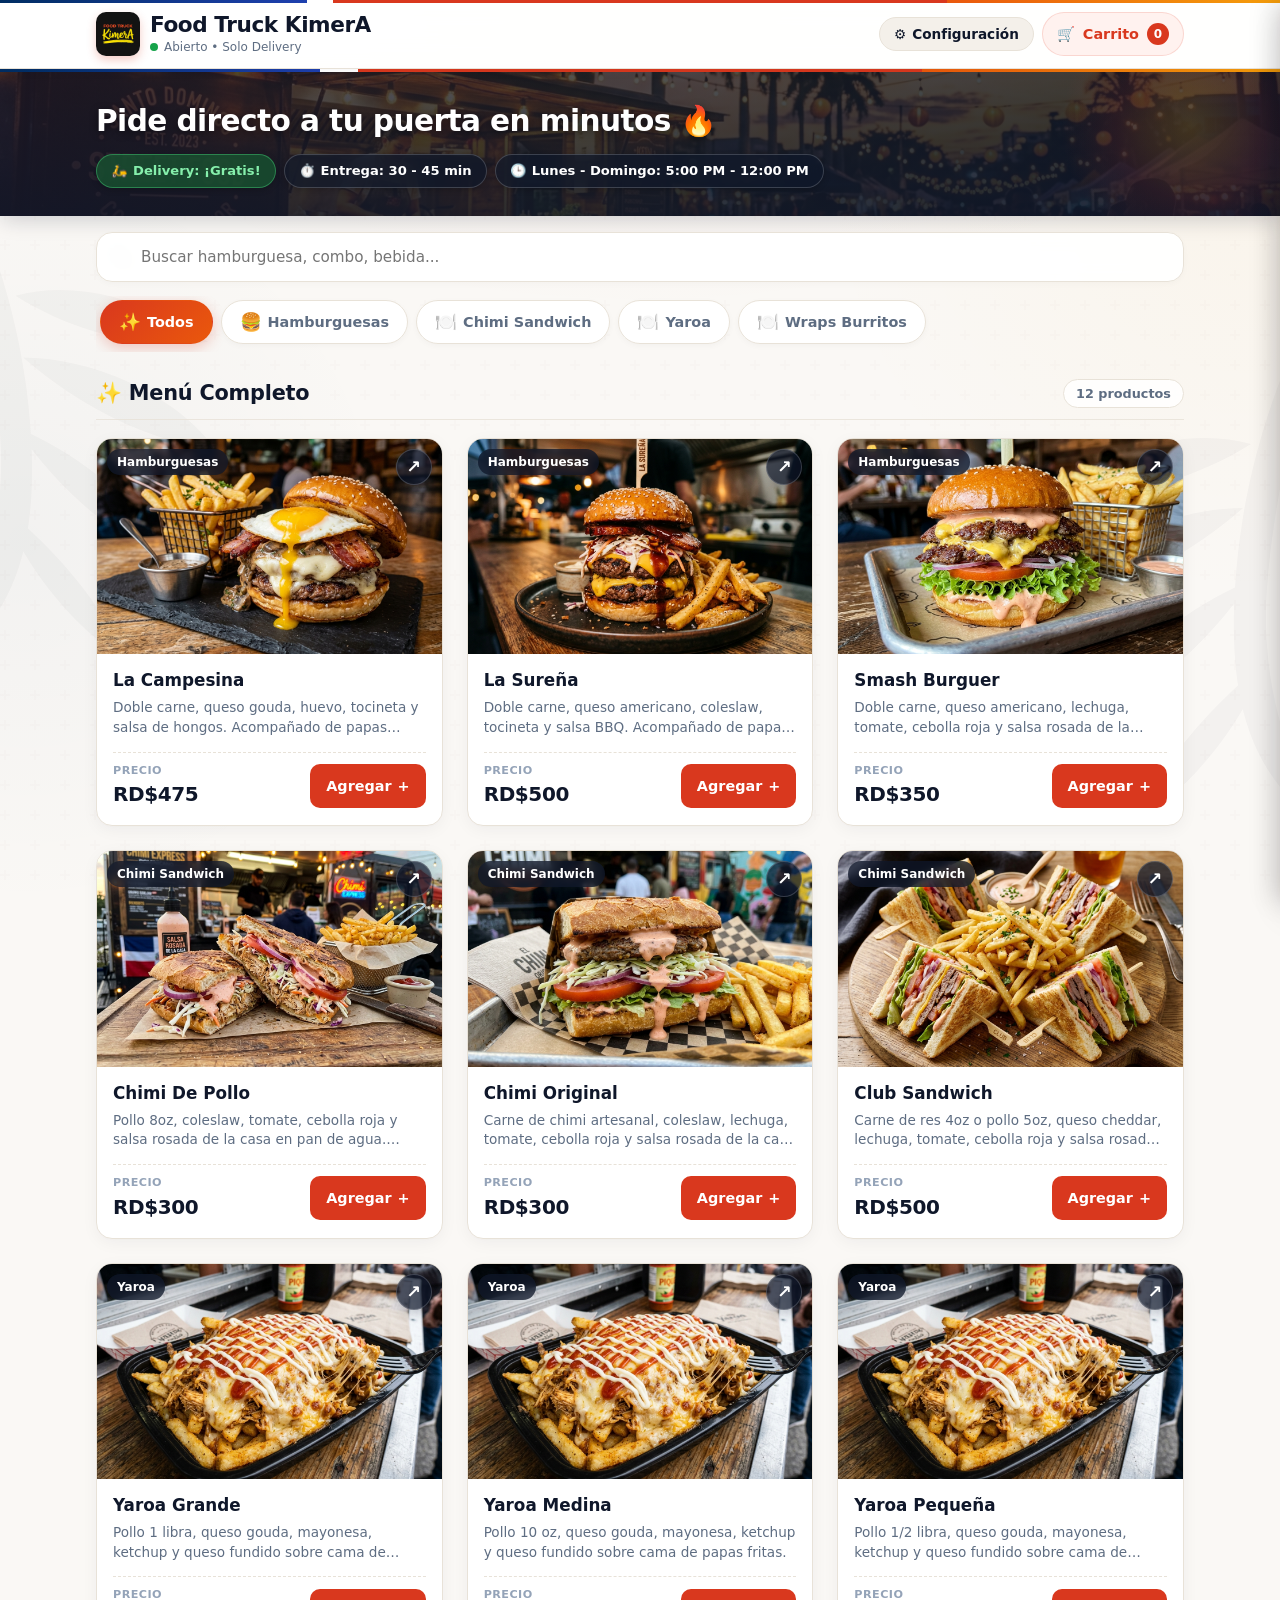
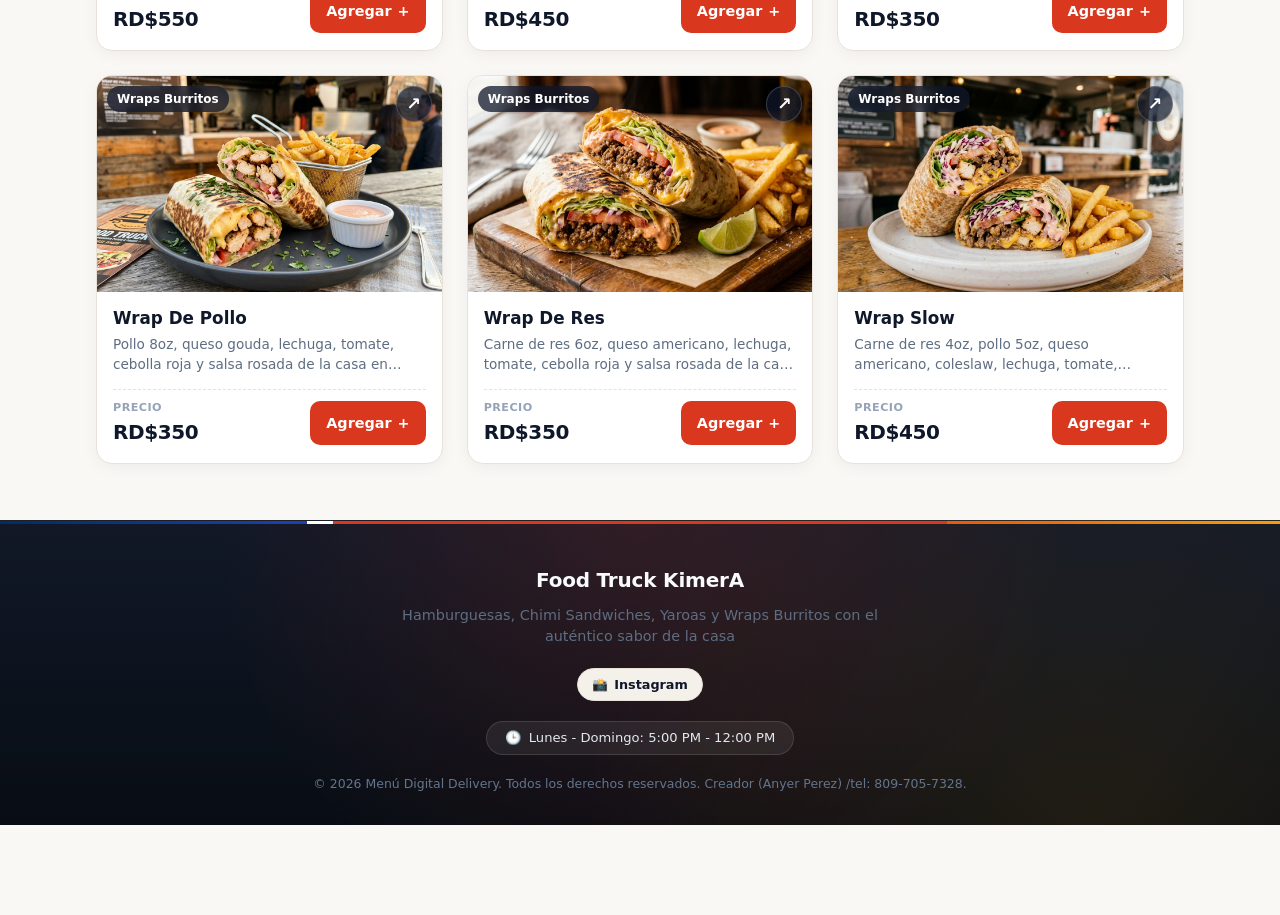
==== commit 53415c43: "Configurar logo para la app web en iPhone" ====
--- a/index.html
+++ b/index.html
@@ -1,508 +1,512 @@
-<!doctype html>
-<html lang="es">
-  <head>
-    <meta charset="UTF-8" />
-    <meta name="viewport" content="width=device-width, initial-scale=1.0" />
-    <title>Food Truck KimerA | Menú Digital</title>
-    <meta name="description" content="Menú digital oficial de Food Truck KimerA. Hamburguesas, Chimi Sandwiches, Yaroas y Wraps Burritos con pedidos directos a WhatsApp." />
-    
-    <!-- Open Graph / Redes Sociales -->
-    <meta property="og:type" content="website" />
-    <meta property="og:title" content="Food Truck KimerA | Menú Digital" />
-    <meta property="og:description" content="Pide las mejores hamburguesas, chimis, yaroas y wraps burritos con entrega a domicilio directa a WhatsApp." />
-    <meta property="og:image" content="https://images.unsplash.com/photo-1568901346375-23c9450c58cd?w=1200&auto=format&fit=crop&q=80" />
-    <meta property="og:url" content="/" />
-    <meta property="og:site_name" content="Food Truck KimerA" />
-    <meta property="og:image:width" content="1200" />
-    <meta property="og:image:height" content="630" />
-
-    <meta name="twitter:card" content="summary_large_image" />
-    <meta name="twitter:title" content="Food Truck KimerA | Menú Digital" />
-    <meta name="twitter:description" content="Pide las mejores hamburguesas, chimis, yaroas y wraps burritos con entrega a domicilio directa a WhatsApp." />
-    <meta name="twitter:image" content="https://images.unsplash.com/photo-1568901346375-23c9450c58cd?w=1200&auto=format&fit=crop&q=80" />
-
-    <!-- Favicon con Emoji SVG (Sin dependencias externas) -->
-    <link rel="icon" href="data:image/svg+xml,<svg xmlns=%22http://www.w3.org/2000/svg%22 viewBox=%220 0 100 100%22><text y=%22.9em%22 font-size=%2290%22>🍔</text></svg>" />
-
-    <!-- Hoja de Estilos -->-
-    <link rel="stylesheet" crossorigin href="/Menu-digital-01/assets/index-D4flNFjW.css">
-  </head>
-  <body>
-
-    <!-- Encabezado Principal / Barra Superior -->
-    <header class="site-header" id="mainHeader">
-      <div class="container header-container">
-        <a href="#" class="brand-wrapper" id="brandLink" aria-label="Ir al inicio del menú">
-          <div class="brand-logo-badge" id="brandLogo">🍔</div>
-          <div class="brand-info">
-            <span class="brand-title" id="brandTitle">Burger & Bites</span>
-            <div class="brand-status">
-              <span class="status-dot"></span>
-              <span>Abierto • Solo Delivery</span>
-            </div>
-          </div>
-        </a>
-
-        <div class="header-actions">
-          <button type="button" class="header-config-btn" id="headerConfigBtn" aria-label="Configuración rápida local">
-            <span>⚙️</span>
-            <span class="config-label">Configuración</span>
-          </button>
-          <button type="button" class="header-cart-btn" id="headerCartBtn" aria-label="Ver carrito de compras">
-            <span>🛒</span>
-            <span class="cart-label">Carrito</span>
-            <span class="cart-counter-badge" id="headerCartBadge">0</span>
-          </button>
-        </div>
-      </div>
-    </header>
-
-    <!-- Banner Informativo -->
-    <section class="hero-banner" id="heroBanner">
-      <div class="container hero-content">
-        <h1 class="hero-headline">Pide directo a tu puerta en minutos 🔥</h1>
-        <div class="hero-badges-row">
-          <span class="info-pill highlight">
-            <span>🛵</span>
-            <span>Delivery: <strong id="deliveryFeeDisplay">GRATIS</strong></span>
-          </span>
-          <span class="info-pill">
-            <span>⏱️</span>
-            <span>Entrega: 30 - 45 min</span>
-          </span>
-          <span class="info-pill">
-            <span>🕒</span>
-            <span id="businessHours"> Lunes - Domingo: 5:00 PM - 12:00 PM</span>
-          </span>
-        </div>
-      </div>
-    </section>
-
-    <!-- Contenido Principal -->
-    <main class="container">
-
-      <!-- Barra de Búsqueda y Filtros -->
-      <section class="search-filter-section" aria-label="Búsqueda y categorías">
-        <!-- Caja de Búsqueda -->
-        <div class="search-box">
-          <span class="search-icon">🔍</span>
-          <input
-            type="search"
-            id="searchInput"
-            class="search-input"
-            placeholder="Buscar hamburguesa, combo, bebida..."
-            autocomplete="off"
-            aria-label="Buscar producto"
-          />
-          <button type="button" class="search-clear-btn" id="searchClearBtn" aria-label="Limpiar búsqueda">✕</button>
-        </div>
-
-        <!-- Barra Horizontal de Categorías -->
-        <nav class="categories-nav-wrapper" aria-label="Categorías del menú">
-          <div class="categories-bar" id="categoriesBar">
-            <!-- Botones generados dinámicamente desde script.js -->
-          </div>
-        </nav>
-      </section>
-
-      <!-- Encabezado de Sección y Contador -->
-      <div class="section-meta-header">
-        <h2 class="section-title" id="sectionTitle">🍔 Hamburguesas</h2>
-        <span class="items-counter-tag" id="itemsCounter">0 productos</span>
-      </div>
-
-      <!-- Cuadrícula de Productos -->
-      <section class="products-grid" id="productsGrid" aria-label="Catálogo de productos">
-        <!-- Tarjetas generadas dinámicamente desde script.js -->
-      </section>
-
-      <!-- Recuadro de descripción del producto -->
-      <div class="product-detail-backdrop" id="productDetailBackdrop" aria-hidden="true"></div>
-      <div class="product-detail-modal" id="productDetailModal" role="dialog" aria-modal="true" aria-labelledby="productDetailName">
-        <button type="button" class="product-detail-close" id="productDetailClose" aria-label="Cerrar descripción">✕</button>
-        <div class="product-detail-image-wrap">
-          <img id="productDetailImage" src="" alt="" class="product-detail-image" />
-        </div>
-        <div class="product-detail-body">
-          <span class="product-detail-category" id="productDetailCategory">Categoría</span>
-          <h3 class="product-detail-name" id="productDetailName">Nombre del producto</h3>
-          <p class="product-detail-description" id="productDetailDescription">Descripción</p>
-        </div>
-      </div>
-
-    </main>
-
-    <!-- Barra Inferior Flotante (Acceso rápido al Carrito en Mobile) -->
-    <aside class="bottom-cart-bar" id="bottomCartBar" aria-label="Resumen rápido del carrito">
-      <div class="bottom-cart-inner">
-        <div class="bottom-cart-info">
-          <span class="bottom-cart-count" id="bottomCartCount">0 productos</span>
-          <span class="bottom-cart-total" id="bottomCartTotal">RD$0</span>
-        </div>
-        <button type="button" class="btn-open-cart" id="bottomOpenCartBtn">
-          <span>Ver mi pedido</span>
-          <span>🛒</span>
-        </button>
-      </div>
-    </aside>
-
-    <!-- Modal / Drawer Lateral del Carrito y Checkout -->
-    <div class="cart-modal-backdrop" id="cartModalBackdrop" aria-hidden="true"></div>
-    <section class="cart-drawer" id="cartDrawer" role="dialog" aria-modal="true" aria-labelledby="drawerTitle">
-      <!-- Encabezado del Modal -->
-      <header class="drawer-header">
-        <div class="drawer-title-group">
-          <h2 class="drawer-title" id="drawerTitle">Tu Pedido</h2>
-          <span class="drawer-items-badge" id="drawerCartBadge">0 ítems</span>
-        </div>
-        <button type="button" class="drawer-close-btn" id="drawerCloseBtn" aria-label="Cerrar carrito">✕</button>
-      </header>
-
-      <!-- Cuerpo Scrolleable: Lista de Ítems + Totales + Formulario -->
-      <div class="drawer-body">
-        
-        <!-- Lista de productos añadidos -->
-        <div class="cart-items-list" id="cartItemsList">
-          <!-- Ítems generados dinámicamente -->
-        </div>
-
-        <!-- Desglose de precios -->
-        <div class="pricing-breakdown-card" id="pricingBreakdownCard">
-          <div class="pricing-row">
-            <span>Subtotal:</span>
-            <strong id="checkoutSubtotal">RD$0</strong>
-          </div>
-          <div class="pricing-row">
-            <span>Costo de envío (Delivery):</span>
-            <strong id="checkoutDeliveryFee">RD$150</strong>
-          </div>
-          <div class="pricing-row total-row">
-            <span>Total a pagar:</span>
-            <strong id="checkoutTotal">RD$0</strong>
-          </div>
-        </div>
-
-        <!-- Formulario de Datos para el Delivery -->
-        <div class="checkout-section" id="checkoutSection">
-          <h3 class="checkout-title">
-            <span>📍</span>
-            <span>Datos de Entrega</span>
-          </h3>
-
-          <!-- Mensaje de alerta para validaciones -->
-          <div class="form-alert" id="formAlert" role="alert"></div>
-
-          <form id="checkoutForm" onsubmit="event.preventDefault();">
-            <div class="form-group">
-              <label class="form-label" for="clientName">
-                Nombre y Apellido <span class="required-star">*</span>
-              </label>
-              <input
-                type="text"
-                id="clientName"
-                class="form-input"
-                placeholder="Ej: Juan Pérez"
-                required
-                autocomplete="name"
-              />
-            </div>
-
-            <div class="form-group">
-              <label class="form-label" for="clientPhone">
-                Teléfono de contacto <span class="required-star">*</span>
-              </label>
-              <input
-                type="tel"
-                id="clientPhone"
-                class="form-input"
-                placeholder="Ej: 8094315259"
-                required
-                autocomplete="tel"
-              />
-              <span class="input-hint">Te llamaremos o escribiremos al llegar</span>
-            </div>
-
-            <div class="form-group">
-              <label class="form-label" for="clientAddress">
-                Dirección exacta (Calle y Número) <span class="required-star">*</span>
-              </label>
-              <input
-                type="text"
-                id="clientAddress"
-                class="form-input"
-                placeholder="Ej: Calle Principal #45, Apto 2B"
-                required
-                autocomplete="street-address"
-              />
-            </div>
-
-            <div class="form-group">
-              <label class="form-label" for="clientSector">
-                Sector o Barrio <span class="required-star">*</span>
-              </label>
-              <input
-                type="text"
-                id="clientSector"
-                class="form-input"
-                placeholder="Ej: Bella Vista / Piantini / Los Prados"
-                required
-              />
-            </div>
-
-            <!-- Método de Pago -->
-            <div class="form-group">
-              <label class="form-label">
-                Método de Pago <span class="required-star">*</span>
-              </label>
-              <div class="payment-methods-grid" id="paymentMethodsContainer">
-                <!-- Opciones generadas dinámicamente -->
-              </div>
-            </div>
-
-            <!-- Notas Adicionales -->
-            <div class="form-group">
-              <label class="form-label" for="clientNotes">
-                Notas o instrucciones especiales
-              </label>
-              <textarea
-                id="clientNotes"
-                class="form-textarea"
-                rows="2"
-                placeholder="Ej: Sin cebolla, tocar timbre, cambio para billete de RD$1,000..."
-              ></textarea>
-            </div>
-          </form>
-        </div>
-
-      </div>
-
-      <!-- Pie del Modal: Botón WhatsApp -->
-      <footer class="drawer-footer">
-        <button type="button" class="btn-send-whatsapp" id="btnSendWhatsapp">
-          <svg class="whatsapp-icon-svg" viewBox="0 0 24 24">
-            <path d="M12.031 6.172c-3.181 0-5.767 2.586-5.768 5.766-.001 1.298.38 2.27 1.019 3.287l-.582 2.128 2.182-.573c.978.58 1.911.928 3.145.929 3.178 0 5.767-2.587 5.768-5.766.001-3.187-2.575-5.771-5.764-5.771zm3.392 8.244c-.144.405-.837.774-1.17.824-.299.045-.677.063-1.092-.069-.252-.08-.575-.187-.988-.365-1.739-.751-2.874-2.502-2.961-2.617-.087-.116-.708-.94-.708-1.793s.448-1.273.607-1.446c.159-.173.346-.217.462-.217l.332.006c.106.005.249-.04.39.298.144.347.491 1.2.534 1.287.043.087.072.188.014.304-.058.116-.087.188-.173.289l-.26.304c-.087.086-.177.18-.076.354.101.174.449.741.964 1.201.662.591 1.221.774 1.394.861.174.086.275.073.376-.044.101-.116.433-.506.549-.68.116-.173.231-.145.39-.086s1.011.477 1.184.564.289.13.332.202c.045.072.045.419-.099.824zm-3.423-14.416c-6.627 0-12 5.373-12 12 0 2.112.551 4.095 1.517 5.821l-1.611 5.889 6.04-1.585c1.669.91 3.578 1.425 5.608 1.425 6.627 0 12-5.373 12-12s-5.373-12-12-12z"/>
-          </svg>
-          <span>Enviar pedido por WhatsApp</span>
-        </button>
-        <div class="drawer-secure-note">
-          <span>🔒</span>
-          <span>Se abrirá tu WhatsApp con el mensaje listo para enviar</span>
-        </div>
-      </footer>
-    </section>
-
-    <!-- Recuadro / Modal de Clave para Configuración -->
-    <div class="auth-modal-backdrop" id="authModalBackdrop" aria-hidden="true"></div>
-    <div class="auth-dialog" id="authDialog" role="dialog" aria-modal="true" aria-labelledby="authDialogTitle">
-      <div class="auth-dialog-header">
-        <div class="auth-header-title-box">
-          <span class="auth-icon-badge">🔐</span>
-          <h3 class="auth-dialog-title" id="authDialogTitle">Acceso de Administración</h3>
-        </div>
-        <button type="button" class="auth-close-btn" id="authCloseBtn" aria-label="Cerrar ventana de clave">✕</button>
-      </div>
-      <form id="authForm" onsubmit="event.preventDefault();">
-        <div class="auth-dialog-body">
-          <p class="auth-dialog-desc">Ingresa la clave de administrador para acceder y modificar la configuración del menú y del negocio.</p>
-          
-          <div class="form-group">
-            <label class="form-label" for="adminPasswordInput">Contraseña de Administrador</label>
-            <div class="auth-input-wrapper">
-              <input 
-                type="password" 
-                id="adminPasswordInput" 
-                class="form-input" 
-                placeholder="Ingresa la clave..." 
-                autocomplete="current-password"
-                required
-              />
-              <button type="button" class="btn-toggle-password" id="btnTogglePassword" aria-label="Mostrar u ocultar contraseña">
-                👁️
-              </button>
-            </div>
-            <div class="auth-error-msg" id="authErrorMsg">⚠️ Clave incorrecta. Inténtalo de nuevo.</div>
-          </div>
-        </div>
-
-        <div class="auth-dialog-footer">
-          <button type="button" class="btn-auth-cancel" id="btnAuthCancel">Cancelar</button>
-          <button type="submit" class="btn-auth-submit" id="btnAuthSubmit">
-            <span>Acceder</span> →
-          </button>
-        </div>
-      </form>
-    </div>
-
-    <!-- Modal / Drawer Lateral de Configuración Local -->
-    <div class="config-modal-backdrop" id="configModalBackdrop" aria-hidden="true"></div>
-    <section class="config-drawer" id="configDrawer" role="dialog" aria-modal="true" aria-labelledby="configDrawerTitle">
-      <header class="drawer-header">
-        <div class="drawer-title-group">
-          <h2 class="drawer-title" id="configDrawerTitle">⚙️ Panel de Configuración</h2>
-          <span class="config-badge-tag">Modo Local</span>
-        </div>
-        <button type="button" class="drawer-close-btn" id="configDrawerCloseBtn" aria-label="Cerrar panel de configuración">✕</button>
-      </header>
-
-      <div class="drawer-body">
-        <!-- Aviso sobre almacenamiento local vs config.js -->
-        <div class="config-notice-card">
-          <div class="notice-icon">💡</div>
-          <div class="notice-text">
-            <strong>¿Cómo guardar los cambios para siempre?</strong>
-            <p>Los cambios que guardes aquí se almacenan en el <code>localStorage</code> de este navegador para probarlos al instante. Para que se apliquen de forma permanente en <strong>GitHub Pages</strong> para todos tus clientes, contacta con el administrador <code>config.js</code> tel 809-705-7328.</p>
-          </div>
-        </div>
-
-        <form id="configForm" onsubmit="event.preventDefault();">
-          <!-- Pestaña / Sección: Negocio -->
-          <div class="config-section-card">
-            <h3 class="config-card-title">🏪 Información del Negocio</h3>
-            
-            <div class="form-group">
-              <label class="form-label" for="cfgBusinessName">Nombre del Negocio</label>
-              <input type="text" id="cfgBusinessName" class="form-input" placeholder="Ej: Burger & Bites" />
-            </div>
-
-            <!-- Configuración del Logo -->
-            <div class="form-group" style="margin-top: 4px;">
-              <label class="form-label" for="cfgLogo">Logo del Negocio</label>
-              <div class="config-logo-edit-box">
-                <div class="config-logo-preview-box" id="cfgLogoPreviewBox">
-                  <img src="/Menu-digital-01/assets/logo-CO7fBfqo.png" alt="Logo preview" id="cfgLogoPreview" class="config-logo-preview-img" onerror="this.onerror=null; this.parentElement.textContent='🍔';" />
-                </div>
-                <div class="config-logo-controls">
-                  <div class="config-prod-img-row">
-                    <input type="text" id="cfgLogo" class="form-input" placeholder="images/logo.png o emoji 🍔" />
-                    <label class="btn-file-select-label" title="Seleccionar imagen local para el logo">
-                      <span>📁 Subir logo</span>
-                      <input type="file" accept="image/*" id="cfgLogoFileInput" />
-                    </label>
-                  </div>
-                  <span class="file-status-note" id="cfgLogoFileNote">Ruta recomendada en GitHub Pages: <code>images/logo.png</code> o un emoji.</span>
-                </div>
-              </div>
-            </div>
-
-            <div class="form-group">
-              <label class="form-label" for="cfgBusinessTagline">Descripción / Eslogan</label>
-              <input type="text" id="cfgBusinessTagline" class="form-input" placeholder="Ej: Comida deliciosa directo a tu puerta" />
-            </div>
-
-            <div class="form-row-2">
-              <div class="form-group">
-                <label class="form-label" for="cfgWhatsapp">Número de WhatsApp</label>
-                <input type="text" id="cfgWhatsapp" class="form-input" placeholder="Ej: 18095551234" />
-                <span class="input-hint">Código de país + número, sin guiones ni espacios</span>
-              </div>
-
-              <div class="form-group">
-                <label class="form-label" for="cfgCurrency">Moneda</label>
-                <input type="text" id="cfgCurrency" class="form-input" placeholder="Ej: RD$, $, S/." />
-              </div>
-            </div>
-
-            <div class="form-group">
-              <label class="form-label" for="cfgMessageInitial">Mensaje inicial de WhatsApp</label>
-              <input type="text" id="cfgMessageInitial" class="form-input" placeholder="¡Hola! Quiero realizar el siguiente pedido:" />
-            </div>
-          </div>
-
-          <!-- Pestaña / Sección: Delivery -->
-          <div class="config-section-card">
-            <h3 class="config-card-title">🛵 Configuración de Delivery</h3>
-
-            <div class="form-check-group">
-              <label class="form-check-label">
-                <input type="checkbox" id="cfgDeliveryActive" />
-                <span>Cobrar costo de delivery en los pedidos</span>
-              </label>
-            </div>
-
-            <div class="form-row-2" id="deliveryFieldsRow">
-              <div class="form-group">
-                <label class="form-label" for="cfgDeliveryFee">Costo de Envío</label>
-                <input type="number" id="cfgDeliveryFee" class="form-input" min="0" step="10" placeholder="150" />
-              </div>
-
-              <div class="form-group">
-                <label class="form-label" for="cfgDeliveryFreeFrom">Delivery Gratis desde (monto)</label>
-                <input type="number" id="cfgDeliveryFreeFrom" class="form-input" min="0" step="100" placeholder="2000 (0 = desactivado)" />
-              </div>
-            </div>
-
-            <div class="form-check-group">
-              <label class="form-check-label">
-                <input type="checkbox" id="cfgDeliveryAlwaysFree" />
-                <span>Delivery siempre gratis (promoción activa)</span>
-              </label>
-            </div>
-          </div>
-
-          <!-- Pestaña / Sección: Productos -->
-          <div class="config-section-card">
-            <div class="config-header-row">
-              <h3 class="config-card-title">🍔 Gestión de Productos</h3>
-              <button type="button" class="btn-config-add-prod" id="btnAddNewProductModal">
-                <span>+ Nuevo Producto</span>
-              </button>
-            </div>
-
-            <p class="config-card-desc">Edita precios, nombres, categorías, imágenes y disponibilidad. Si desactivas un producto se marcará como <strong>Agotado</strong>.</p>
-            
-            <div class="config-products-list" id="configProductsContainer">
-              <!-- Lista generada dinámicamente -->
-            </div>
-          </div>
-
-          <!-- Modal Interno para Edición / Subida de Imagen -->
-          <div class="image-upload-help-card">
-            <h4>🖼️ Cómo funcionan las imágenes:</h4>
-            <p><strong>Opción A (Recomendada para GitHub Pages):</strong> Guarda tu foto dentro de la carpeta <code>images/</code> (ej: <code>images/mi-plato.jpg</code>) y escribe esa ruta relativa en <code>config.js</code>.</p>
-            <p><strong>Opción B (Vista previa temporal con FileReader):</strong> Puedes elegir un archivo de tu dispositivo para probar cómo se ve en este navegador antes de copiarlo a la carpeta.</p>
-          </div>
-        </form>
-      </div>
-
-      <footer class="drawer-footer config-footer-actions">
-        <button type="button" class="btn-save-config" id="btnSaveConfig">
-          <span>💾 Guardar cambios locales</span>
-        </button>
-        <button type="button" class="btn-restore-config" id="btnRestoreOriginalConfig">
-          <span>🔄 Restaurar configuración de config.js</span>
-        </button>
-      </footer>
-    </section>
-
-    <!-- Contenedor para Notificaciones Toast Flotantes -->
-    <div class="toast-container" id="toastContainer" aria-live="polite"></div>
-
-    <!-- Pie de Página -->
-    <footer class="site-footer">
-      <div class="container footer-content">
-        <div class="footer-brand" id="footerBrand">Burger & Bites Delivery</div>
-        <p class="footer-tagline" id="footerTagline">Comida deliciosa directo a tu puerta en minutos</p>
-        
-        <!-- Redes Sociales Dinámicas -->
-        <div class="footer-socials" id="footerSocials">
-          <!-- Botones de redes generados desde CONFIG.redes -->
-        </div>
-
-        <div class="footer-hours">
-          <span>🕒</span>
-          <span id="footerHours">Lunes - Domingo: 5:00 PM - 12:00 PM</span>
-        </div>
-        <p class="footer-copy">© 2026 Menú Digital Delivery. Todos los derechos reservados. Creador (Anyer Perez) /tel: 809-705-7328.</p>
-      </div>
-    </footer>
-
-    <!-- Archivo de Configuración Dinámica -->
-    <script src="./config.js"></script>
-
-    <!-- Lógica Vanilla JavaScript -->
-    <script src="./script.js"></script>
-  </body>
-</html>
-
-
+<!doctype html>
+<html lang="es">
+  <head>
+    <meta charset="UTF-8" />
+    <meta name="viewport" content="width=device-width, initial-scale=1.0" />
+    <title>Food Truck KimerA | Menú Digital</title>
+    <meta name="description" content="Menú digital oficial de Food Truck KimerA. Hamburguesas, Chimi Sandwiches, Yaroas y Wraps Burritos con pedidos directos a WhatsApp." />
+    
+    <!-- Open Graph / Redes Sociales -->
+    <meta property="og:type" content="website" />
+    <meta property="og:title" content="Food Truck KimerA | Menú Digital" />
+    <meta property="og:description" content="Pide las mejores hamburguesas, chimis, yaroas y wraps burritos con entrega a domicilio directa a WhatsApp." />
+    <meta property="og:image" content="https://images.unsplash.com/photo-1568901346375-23c9450c58cd?w=1200&auto=format&fit=crop&q=80" />
+    <meta property="og:url" content="/" />
+    <meta property="og:site_name" content="Food Truck KimerA" />
+    <meta property="og:image:width" content="1200" />
+    <meta property="og:image:height" content="630" />
+
+    <meta name="twitter:card" content="summary_large_image" />
+    <meta name="twitter:title" content="Food Truck KimerA | Menú Digital" />
+    <meta name="twitter:description" content="Pide las mejores hamburguesas, chimis, yaroas y wraps burritos con entrega a domicilio directa a WhatsApp." />
+    <meta name="twitter:image" content="https://images.unsplash.com/photo-1568901346375-23c9450c58cd?w=1200&auto=format&fit=crop&q=80" />
+
+    <!-- Identidad de la app web -->
+    <link rel="icon" type="image/png" href="./apple-touch-icon.png" />
+    <link rel="apple-touch-icon" sizes="1024x1024" href="./apple-touch-icon.png" />
+    <link rel="manifest" href="./manifest.webmanifest" />
+    <meta name="apple-mobile-web-app-title" content="Food Truck KimerA" />
+    <meta name="apple-mobile-web-app-capable" content="yes" />
+    <meta name="theme-color" content="#111111" />
+
+    <!-- Hoja de Estilos -->
+    <link rel="stylesheet" href="./style.css" />
+  </head>
+  <body>
+
+    <!-- Encabezado Principal / Barra Superior -->
+    <header class="site-header" id="mainHeader">
+      <div class="container header-container">
+        <a href="#" class="brand-wrapper" id="brandLink" aria-label="Ir al inicio del menú">
+          <div class="brand-logo-badge" id="brandLogo">🍔</div>
+          <div class="brand-info">
+            <span class="brand-title" id="brandTitle">Burger & Bites</span>
+            <div class="brand-status">
+              <span class="status-dot"></span>
+              <span>Abierto • Solo Delivery</span>
+            </div>
+          </div>
+        </a>
+
+        <div class="header-actions">
+          <button type="button" class="header-config-btn" id="headerConfigBtn" aria-label="Configuración rápida local">
+            <span>⚙️</span>
+            <span class="config-label">Configuración</span>
+          </button>
+          <button type="button" class="header-cart-btn" id="headerCartBtn" aria-label="Ver carrito de compras">
+            <span>🛒</span>
+            <span class="cart-label">Carrito</span>
+            <span class="cart-counter-badge" id="headerCartBadge">0</span>
+          </button>
+        </div>
+      </div>
+    </header>
+
+    <!-- Banner Informativo -->
+    <section class="hero-banner" id="heroBanner">
+      <div class="container hero-content">
+        <h1 class="hero-headline">Pide directo a tu puerta en minutos 🔥</h1>
+        <div class="hero-badges-row">
+          <span class="info-pill highlight">
+            <span>🛵</span>
+            <span>Delivery: <strong id="deliveryFeeDisplay">GRATIS</strong></span>
+          </span>
+          <span class="info-pill">
+            <span>⏱️</span>
+            <span>Entrega: 30 - 45 min</span>
+          </span>
+          <span class="info-pill">
+            <span>🕒</span>
+            <span id="businessHours"> Lunes - Domingo: 5:00 PM - 12:00 PM</span>
+          </span>
+        </div>
+      </div>
+    </section>
+
+    <!-- Contenido Principal -->
+    <main class="container">
+
+      <!-- Barra de Búsqueda y Filtros -->
+      <section class="search-filter-section" aria-label="Búsqueda y categorías">
+        <!-- Caja de Búsqueda -->
+        <div class="search-box">
+          <span class="search-icon">🔍</span>
+          <input
+            type="search"
+            id="searchInput"
+            class="search-input"
+            placeholder="Buscar hamburguesa, combo, bebida..."
+            autocomplete="off"
+            aria-label="Buscar producto"
+          />
+          <button type="button" class="search-clear-btn" id="searchClearBtn" aria-label="Limpiar búsqueda">✕</button>
+        </div>
+
+        <!-- Barra Horizontal de Categorías -->
+        <nav class="categories-nav-wrapper" aria-label="Categorías del menú">
+          <div class="categories-bar" id="categoriesBar">
+            <!-- Botones generados dinámicamente desde script.js -->
+          </div>
+        </nav>
+      </section>
+
+      <!-- Encabezado de Sección y Contador -->
+      <div class="section-meta-header">
+        <h2 class="section-title" id="sectionTitle">🍔 Hamburguesas</h2>
+        <span class="items-counter-tag" id="itemsCounter">0 productos</span>
+      </div>
+
+      <!-- Cuadrícula de Productos -->
+      <section class="products-grid" id="productsGrid" aria-label="Catálogo de productos">
+        <!-- Tarjetas generadas dinámicamente desde script.js -->
+      </section>
+
+      <!-- Recuadro de descripción del producto -->
+      <div class="product-detail-backdrop" id="productDetailBackdrop" aria-hidden="true"></div>
+      <div class="product-detail-modal" id="productDetailModal" role="dialog" aria-modal="true" aria-labelledby="productDetailName">
+        <button type="button" class="product-detail-close" id="productDetailClose" aria-label="Cerrar descripción">✕</button>
+        <div class="product-detail-image-wrap">
+          <img id="productDetailImage" src="" alt="" class="product-detail-image" />
+        </div>
+        <div class="product-detail-body">
+          <span class="product-detail-category" id="productDetailCategory">Categoría</span>
+          <h3 class="product-detail-name" id="productDetailName">Nombre del producto</h3>
+          <p class="product-detail-description" id="productDetailDescription">Descripción</p>
+        </div>
+      </div>
+
+    </main>
+
+    <!-- Barra Inferior Flotante (Acceso rápido al Carrito en Mobile) -->
+    <aside class="bottom-cart-bar" id="bottomCartBar" aria-label="Resumen rápido del carrito">
+      <div class="bottom-cart-inner">
+        <div class="bottom-cart-info">
+          <span class="bottom-cart-count" id="bottomCartCount">0 productos</span>
+          <span class="bottom-cart-total" id="bottomCartTotal">RD$0</span>
+        </div>
+        <button type="button" class="btn-open-cart" id="bottomOpenCartBtn">
+          <span>Ver mi pedido</span>
+          <span>🛒</span>
+        </button>
+      </div>
+    </aside>
+
+    <!-- Modal / Drawer Lateral del Carrito y Checkout -->
+    <div class="cart-modal-backdrop" id="cartModalBackdrop" aria-hidden="true"></div>
+    <section class="cart-drawer" id="cartDrawer" role="dialog" aria-modal="true" aria-labelledby="drawerTitle">
+      <!-- Encabezado del Modal -->
+      <header class="drawer-header">
+        <div class="drawer-title-group">
+          <h2 class="drawer-title" id="drawerTitle">Tu Pedido</h2>
+          <span class="drawer-items-badge" id="drawerCartBadge">0 ítems</span>
+        </div>
+        <button type="button" class="drawer-close-btn" id="drawerCloseBtn" aria-label="Cerrar carrito">✕</button>
+      </header>
+
+      <!-- Cuerpo Scrolleable: Lista de Ítems + Totales + Formulario -->
+      <div class="drawer-body">
+        
+        <!-- Lista de productos añadidos -->
+        <div class="cart-items-list" id="cartItemsList">
+          <!-- Ítems generados dinámicamente -->
+        </div>
+
+        <!-- Desglose de precios -->
+        <div class="pricing-breakdown-card" id="pricingBreakdownCard">
+          <div class="pricing-row">
+            <span>Subtotal:</span>
+            <strong id="checkoutSubtotal">RD$0</strong>
+          </div>
+          <div class="pricing-row">
+            <span>Costo de envío (Delivery):</span>
+            <strong id="checkoutDeliveryFee">RD$150</strong>
+          </div>
+          <div class="pricing-row total-row">
+            <span>Total a pagar:</span>
+            <strong id="checkoutTotal">RD$0</strong>
+          </div>
+        </div>
+
+        <!-- Formulario de Datos para el Delivery -->
+        <div class="checkout-section" id="checkoutSection">
+          <h3 class="checkout-title">
+            <span>📍</span>
+            <span>Datos de Entrega</span>
+          </h3>
+
+          <!-- Mensaje de alerta para validaciones -->
+          <div class="form-alert" id="formAlert" role="alert"></div>
+
+          <form id="checkoutForm" onsubmit="event.preventDefault();">
+            <div class="form-group">
+              <label class="form-label" for="clientName">
+                Nombre y Apellido <span class="required-star">*</span>
+              </label>
+              <input
+                type="text"
+                id="clientName"
+                class="form-input"
+                placeholder="Ej: Juan Pérez"
+                required
+                autocomplete="name"
+              />
+            </div>
+
+            <div class="form-group">
+              <label class="form-label" for="clientPhone">
+                Teléfono de contacto <span class="required-star">*</span>
+              </label>
+              <input
+                type="tel"
+                id="clientPhone"
+                class="form-input"
+                placeholder="Ej: 8094315259"
+                required
+                autocomplete="tel"
+              />
+              <span class="input-hint">Te llamaremos o escribiremos al llegar</span>
+            </div>
+
+            <div class="form-group">
+              <label class="form-label" for="clientAddress">
+                Dirección exacta (Calle y Número) <span class="required-star">*</span>
+              </label>
+              <input
+                type="text"
+                id="clientAddress"
+                class="form-input"
+                placeholder="Ej: Calle Principal #45, Apto 2B"
+                required
+                autocomplete="street-address"
+              />
+            </div>
+
+            <div class="form-group">
+              <label class="form-label" for="clientSector">
+                Sector o Barrio <span class="required-star">*</span>
+              </label>
+              <input
+                type="text"
+                id="clientSector"
+                class="form-input"
+                placeholder="Ej: Bella Vista / Piantini / Los Prados"
+                required
+              />
+            </div>
+
+            <!-- Método de Pago -->
+            <div class="form-group">
+              <label class="form-label">
+                Método de Pago <span class="required-star">*</span>
+              </label>
+              <div class="payment-methods-grid" id="paymentMethodsContainer">
+                <!-- Opciones generadas dinámicamente -->
+              </div>
+            </div>
+
+            <!-- Notas Adicionales -->
+            <div class="form-group">
+              <label class="form-label" for="clientNotes">
+                Notas o instrucciones especiales
+              </label>
+              <textarea
+                id="clientNotes"
+                class="form-textarea"
+                rows="2"
+                placeholder="Ej: Sin cebolla, tocar timbre, cambio para billete de RD$1,000..."
+              ></textarea>
+            </div>
+          </form>
+        </div>
+
+      </div>
+
+      <!-- Pie del Modal: Botón WhatsApp -->
+      <footer class="drawer-footer">
+        <button type="button" class="btn-send-whatsapp" id="btnSendWhatsapp">
+          <svg class="whatsapp-icon-svg" viewBox="0 0 24 24">
+            <path d="M12.031 6.172c-3.181 0-5.767 2.586-5.768 5.766-.001 1.298.38 2.27 1.019 3.287l-.582 2.128 2.182-.573c.978.58 1.911.928 3.145.929 3.178 0 5.767-2.587 5.768-5.766.001-3.187-2.575-5.771-5.764-5.771zm3.392 8.244c-.144.405-.837.774-1.17.824-.299.045-.677.063-1.092-.069-.252-.08-.575-.187-.988-.365-1.739-.751-2.874-2.502-2.961-2.617-.087-.116-.708-.94-.708-1.793s.448-1.273.607-1.446c.159-.173.346-.217.462-.217l.332.006c.106.005.249-.04.39.298.144.347.491 1.2.534 1.287.043.087.072.188.014.304-.058.116-.087.188-.173.289l-.26.304c-.087.086-.177.18-.076.354.101.174.449.741.964 1.201.662.591 1.221.774 1.394.861.174.086.275.073.376-.044.101-.116.433-.506.549-.68.116-.173.231-.145.39-.086s1.011.477 1.184.564.289.13.332.202c.045.072.045.419-.099.824zm-3.423-14.416c-6.627 0-12 5.373-12 12 0 2.112.551 4.095 1.517 5.821l-1.611 5.889 6.04-1.585c1.669.91 3.578 1.425 5.608 1.425 6.627 0 12-5.373 12-12s-5.373-12-12-12z"/>
+          </svg>
+          <span>Enviar pedido por WhatsApp</span>
+        </button>
+        <div class="drawer-secure-note">
+          <span>🔒</span>
+          <span>Se abrirá tu WhatsApp con el mensaje listo para enviar</span>
+        </div>
+      </footer>
+    </section>
+
+    <!-- Recuadro / Modal de Clave para Configuración -->
+    <div class="auth-modal-backdrop" id="authModalBackdrop" aria-hidden="true"></div>
+    <div class="auth-dialog" id="authDialog" role="dialog" aria-modal="true" aria-labelledby="authDialogTitle">
+      <div class="auth-dialog-header">
+        <div class="auth-header-title-box">
+          <span class="auth-icon-badge">🔐</span>
+          <h3 class="auth-dialog-title" id="authDialogTitle">Acceso de Administración</h3>
+        </div>
+        <button type="button" class="auth-close-btn" id="authCloseBtn" aria-label="Cerrar ventana de clave">✕</button>
+      </div>
+      <form id="authForm" onsubmit="event.preventDefault();">
+        <div class="auth-dialog-body">
+          <p class="auth-dialog-desc">Ingresa la clave de administrador para acceder y modificar la configuración del menú y del negocio.</p>
+          
+          <div class="form-group">
+            <label class="form-label" for="adminPasswordInput">Contraseña de Administrador</label>
+            <div class="auth-input-wrapper">
+              <input 
+                type="password" 
+                id="adminPasswordInput" 
+                class="form-input" 
+                placeholder="Ingresa la clave..." 
+                autocomplete="current-password"
+                required
+              />
+              <button type="button" class="btn-toggle-password" id="btnTogglePassword" aria-label="Mostrar u ocultar contraseña">
+                👁️
+              </button>
+            </div>
+            <div class="auth-error-msg" id="authErrorMsg">⚠️ Clave incorrecta. Inténtalo de nuevo.</div>
+          </div>
+        </div>
+
+        <div class="auth-dialog-footer">
+          <button type="button" class="btn-auth-cancel" id="btnAuthCancel">Cancelar</button>
+          <button type="submit" class="btn-auth-submit" id="btnAuthSubmit">
+            <span>Acceder</span> →
+          </button>
+        </div>
+      </form>
+    </div>
+
+    <!-- Modal / Drawer Lateral de Configuración Local -->
+    <div class="config-modal-backdrop" id="configModalBackdrop" aria-hidden="true"></div>
+    <section class="config-drawer" id="configDrawer" role="dialog" aria-modal="true" aria-labelledby="configDrawerTitle">
+      <header class="drawer-header">
+        <div class="drawer-title-group">
+          <h2 class="drawer-title" id="configDrawerTitle">⚙️ Panel de Configuración</h2>
+          <span class="config-badge-tag">Modo Local</span>
+        </div>
+        <button type="button" class="drawer-close-btn" id="configDrawerCloseBtn" aria-label="Cerrar panel de configuración">✕</button>
+      </header>
+
+      <div class="drawer-body">
+        <!-- Aviso sobre almacenamiento local vs config.js -->
+        <div class="config-notice-card">
+          <div class="notice-icon">💡</div>
+          <div class="notice-text">
+            <strong>¿Cómo guardar los cambios para siempre?</strong>
+            <p>Los cambios que guardes aquí se almacenan en el <code>localStorage</code> de este navegador para probarlos al instante. Para que se apliquen de forma permanente en <strong>GitHub Pages</strong> para todos tus clientes, contacta con el administrador <code>config.js</code> tel 809-705-7328.</p>
+          </div>
+        </div>
+
+        <form id="configForm" onsubmit="event.preventDefault();">
+          <!-- Pestaña / Sección: Negocio -->
+          <div class="config-section-card">
+            <h3 class="config-card-title">🏪 Información del Negocio</h3>
+            
+            <div class="form-group">
+              <label class="form-label" for="cfgBusinessName">Nombre del Negocio</label>
+              <input type="text" id="cfgBusinessName" class="form-input" placeholder="Ej: Burger & Bites" />
+            </div>
+
+            <!-- Configuración del Logo -->
+            <div class="form-group" style="margin-top: 4px;">
+              <label class="form-label" for="cfgLogo">Logo del Negocio</label>
+              <div class="config-logo-edit-box">
+                <div class="config-logo-preview-box" id="cfgLogoPreviewBox">
+                  <img src="images/logo.png" alt="Logo preview" id="cfgLogoPreview" class="config-logo-preview-img" onerror="this.onerror=null; this.parentElement.textContent='🍔';" />
+                </div>
+                <div class="config-logo-controls">
+                  <div class="config-prod-img-row">
+                    <input type="text" id="cfgLogo" class="form-input" placeholder="images/logo.png o emoji 🍔" />
+                    <label class="btn-file-select-label" title="Seleccionar imagen local para el logo">
+                      <span>📁 Subir logo</span>
+                      <input type="file" accept="image/*" id="cfgLogoFileInput" />
+                    </label>
+                  </div>
+                  <span class="file-status-note" id="cfgLogoFileNote">Ruta recomendada en GitHub Pages: <code>images/logo.png</code> o un emoji.</span>
+                </div>
+              </div>
+            </div>
+
+            <div class="form-group">
+              <label class="form-label" for="cfgBusinessTagline">Descripción / Eslogan</label>
+              <input type="text" id="cfgBusinessTagline" class="form-input" placeholder="Ej: Comida deliciosa directo a tu puerta" />
+            </div>
+
+            <div class="form-row-2">
+              <div class="form-group">
+                <label class="form-label" for="cfgWhatsapp">Número de WhatsApp</label>
+                <input type="text" id="cfgWhatsapp" class="form-input" placeholder="Ej: 18095551234" />
+                <span class="input-hint">Código de país + número, sin guiones ni espacios</span>
+              </div>
+
+              <div class="form-group">
+                <label class="form-label" for="cfgCurrency">Moneda</label>
+                <input type="text" id="cfgCurrency" class="form-input" placeholder="Ej: RD$, $, S/." />
+              </div>
+            </div>
+
+            <div class="form-group">
+              <label class="form-label" for="cfgMessageInitial">Mensaje inicial de WhatsApp</label>
+              <input type="text" id="cfgMessageInitial" class="form-input" placeholder="¡Hola! Quiero realizar el siguiente pedido:" />
+            </div>
+          </div>
+
+          <!-- Pestaña / Sección: Delivery -->
+          <div class="config-section-card">
+            <h3 class="config-card-title">🛵 Configuración de Delivery</h3>
+
+            <div class="form-check-group">
+              <label class="form-check-label">
+                <input type="checkbox" id="cfgDeliveryActive" />
+                <span>Cobrar costo de delivery en los pedidos</span>
+              </label>
+            </div>
+
+            <div class="form-row-2" id="deliveryFieldsRow">
+              <div class="form-group">
+                <label class="form-label" for="cfgDeliveryFee">Costo de Envío</label>
+                <input type="number" id="cfgDeliveryFee" class="form-input" min="0" step="10" placeholder="150" />
+              </div>
+
+              <div class="form-group">
+                <label class="form-label" for="cfgDeliveryFreeFrom">Delivery Gratis desde (monto)</label>
+                <input type="number" id="cfgDeliveryFreeFrom" class="form-input" min="0" step="100" placeholder="2000 (0 = desactivado)" />
+              </div>
+            </div>
+
+            <div class="form-check-group">
+              <label class="form-check-label">
+                <input type="checkbox" id="cfgDeliveryAlwaysFree" />
+                <span>Delivery siempre gratis (promoción activa)</span>
+              </label>
+            </div>
+          </div>
+
+          <!-- Pestaña / Sección: Productos -->
+          <div class="config-section-card">
+            <div class="config-header-row">
+              <h3 class="config-card-title">🍔 Gestión de Productos</h3>
+              <button type="button" class="btn-config-add-prod" id="btnAddNewProductModal">
+                <span>+ Nuevo Producto</span>
+              </button>
+            </div>
+
+            <p class="config-card-desc">Edita precios, nombres, categorías, imágenes y disponibilidad. Si desactivas un producto se marcará como <strong>Agotado</strong>.</p>
+            
+            <div class="config-products-list" id="configProductsContainer">
+              <!-- Lista generada dinámicamente -->
+            </div>
+          </div>
+
+          <!-- Modal Interno para Edición / Subida de Imagen -->
+          <div class="image-upload-help-card">
+            <h4>🖼️ Cómo funcionan las imágenes:</h4>
+            <p><strong>Opción A (Recomendada para GitHub Pages):</strong> Guarda tu foto dentro de la carpeta <code>images/</code> (ej: <code>images/mi-plato.jpg</code>) y escribe esa ruta relativa en <code>config.js</code>.</p>
+            <p><strong>Opción B (Vista previa temporal con FileReader):</strong> Puedes elegir un archivo de tu dispositivo para probar cómo se ve en este navegador antes de copiarlo a la carpeta.</p>
+          </div>
+        </form>
+      </div>
+
+      <footer class="drawer-footer config-footer-actions">
+        <button type="button" class="btn-save-config" id="btnSaveConfig">
+          <span>💾 Guardar cambios locales</span>
+        </button>
+        <button type="button" class="btn-restore-config" id="btnRestoreOriginalConfig">
+          <span>🔄 Restaurar configuración de config.js</span>
+        </button>
+      </footer>
+    </section>
+
+    <!-- Contenedor para Notificaciones Toast Flotantes -->
+    <div class="toast-container" id="toastContainer" aria-live="polite"></div>
+
+    <!-- Pie de Página -->
+    <footer class="site-footer">
+      <div class="container footer-content">
+        <div class="footer-brand" id="footerBrand">Burger & Bites Delivery</div>
+        <p class="footer-tagline" id="footerTagline">Comida deliciosa directo a tu puerta en minutos</p>
+        
+        <!-- Redes Sociales Dinámicas -->
+        <div class="footer-socials" id="footerSocials">
+          <!-- Botones de redes generados desde CONFIG.redes -->
+        </div>
+
+        <div class="footer-hours">
+          <span>🕒</span>
+          <span id="footerHours">Lunes - Domingo: 5:00 PM - 12:00 PM</span>
+        </div>
+        <p class="footer-copy">© 2026 Menú Digital Delivery. Todos los derechos reservados. Creador (Anyer Perez) /tel: 809-705-7328.</p>
+      </div>
+    </footer>
+
+    <!-- Archivo de Configuración Dinámica -->
+    <script src="./config.js"></script>
+
+    <!-- Lógica Vanilla JavaScript -->
+    <script src="./script.js"></script>
+  </body>
+</html>
+
+
--- a/style.css
+++ b/style.css
@@ -0,0 +1,2251 @@
+/* ==========================================================================
+   STYLE.CSS - Menú Digital Responsive para Pedidos & Delivery
+   ========================================================================== */
+
+/* --- Variables CSS / Design Tokens --- */
+:root {
+  --primary: #d9381e;
+  --primary-hover: #b82b13;
+  --primary-light: #fff2ef;
+  --primary-glow: rgba(217, 56, 30, 0.25);
+  
+  --whatsapp: #25d366;
+  --whatsapp-hover: #1ebd5c;
+  --whatsapp-glow: rgba(37, 211, 102, 0.3);
+
+  --bg-page: #faf8f5;
+  --bg-surface: #ffffff;
+  --bg-muted: #f4f0ea;
+  --bg-card-hover: #ffffff;
+
+  --text-main: #0f172a;
+  --text-muted: #5e6d82;
+  --text-light: #94a3b8;
+  --text-inverse: #ffffff;
+
+  --border-color: #e8e2d8;
+  --border-active: #d9381e;
+
+  --success: #16a34a;
+  --success-light: #dcfce7;
+  --warning: #f59e0b;
+  --danger: #ef4444;
+
+  --radius-xs: 6px;
+  --radius-sm: 10px;
+  --radius-md: 16px;
+  --radius-lg: 24px;
+  --radius-full: 9999px;
+
+  --shadow-sm: 0 1px 3px 0 rgba(15, 23, 42, 0.05);
+  --shadow-md: 0 6px 18px -3px rgba(15, 23, 42, 0.07), 0 2px 6px -2px rgba(217, 56, 30, 0.03);
+  --shadow-lg: 0 16px 32px -4px rgba(15, 23, 42, 0.12), 0 4px 12px -2px rgba(217, 56, 30, 0.05);
+  --shadow-float: 0 8px 24px -4px rgba(217, 56, 30, 0.35);
+
+  --transition-fast: 0.15s ease;
+  --transition-normal: 0.25s ease;
+  --transition-bounce: 0.3s cubic-bezier(0.34, 1.56, 0.64, 1);
+
+  --container-max: 1120px;
+}
+
+/* --- Reset & Base --- */
+*, *::before, *::after {
+  box-sizing: border-box;
+  margin: 0;
+  padding: 0;
+  -webkit-tap-highlight-color: transparent;
+}
+
+html {
+  font-size: 16px;
+  scroll-behavior: smooth;
+}
+
+body {
+  font-family: system-ui, -apple-system, BlinkMacSystemFont, 'Segoe UI', Roboto, Helvetica, Arial, sans-serif;
+  color: var(--text-main);
+  background-color: var(--bg-page);
+  /* Fondo ambientado con calidez caribeña y textura gastronómica sutil */
+  background-image: 
+    radial-gradient(ellipse 70% 450px at 50% 0%, rgba(217, 56, 30, 0.04) 0%, transparent 70%),
+    radial-gradient(circle 800px at 98% 18%, rgba(245, 158, 11, 0.045) 0%, transparent 55%),
+    radial-gradient(circle 750px at 2% 60%, rgba(0, 45, 98, 0.03) 0%, transparent 50%),
+    url("data:image/svg+xml,%3Csvg width='60' height='60' viewBox='0 0 60 60' xmlns='http://www.w3.org/2000/svg'%3E%3Cg fill='%239c7a52' fill-opacity='0.02' fill-rule='evenodd'%3E%3Cpath d='M36 34v-4h-2v4h-4v2h4v4h2v-4h4v-2h-4zm0-30V0h-2v4h-4v2h4v4h2V6h4V4h-4zM6 34v-4H4v4H0v2h4v4h2v-4h4v-2H6zM6 4V0H4v4H0v2h4v4h2V6h4V4H6z'/%3E%3C/g%3E%3C/svg%3E");
+  background-attachment: fixed;
+  line-height: 1.5;
+  -webkit-font-smoothing: antialiased;
+  -moz-osx-font-smoothing: grayscale;
+  padding-bottom: 90px; /* Espacio para barra inferior flotante */
+  min-height: 100vh;
+  position: relative;
+  overflow-x: hidden;
+}
+
+/* Ambientación visual dominicana: sutiles sombras botánicas de palmeras en los márgenes */
+body::before {
+  content: "";
+  position: fixed;
+  top: 14%;
+  left: -85px;
+  width: 320px;
+  height: 540px;
+  background-image: url("data:image/svg+xml,%3Csvg xmlns='http://www.w3.org/2000/svg' viewBox='0 0 200 350' fill='%231e293b'%3E%3Cpath opacity='0.028' d='M20,10 C45,60 70,120 75,200 C80,280 60,320 20,350 C35,320 60,270 55,200 C50,130 30,70 20,10 Z M65,110 C100,100 150,110 190,140 C150,145 105,135 65,110 Z M70,150 C110,150 165,170 195,210 C155,205 110,185 70,150 Z M65,195 C100,210 145,240 170,285 C135,270 95,240 65,195 Z M55,245 C85,270 120,305 135,345 C110,330 75,295 55,245 Z'/%3E%3C/svg%3E");
+  background-repeat: no-repeat;
+  background-size: contain;
+  pointer-events: none;
+  z-index: -1;
+}
+
+body::after {
+  content: "";
+  position: fixed;
+  bottom: 8%;
+  right: -95px;
+  width: 340px;
+  height: 560px;
+  background-image: url("data:image/svg+xml,%3Csvg xmlns='http://www.w3.org/2000/svg' viewBox='0 0 200 350' fill='%231e293b'%3E%3Cpath opacity='0.032' transform='scale(-1, 1) translate(-200, 0)' d='M20,10 C45,60 70,120 75,200 C80,280 60,320 20,350 C35,320 60,270 55,200 C50,130 30,70 20,10 Z M65,110 C100,100 150,110 190,140 C150,145 105,135 65,110 Z M70,150 C110,150 165,170 195,210 C155,205 110,185 70,150 Z M65,195 C100,210 145,240 170,285 C135,270 95,240 65,195 Z M55,245 C85,270 120,305 135,345 C110,330 75,295 55,245 Z'/%3E%3C/svg%3E");
+  background-repeat: no-repeat;
+  background-size: contain;
+  pointer-events: none;
+  z-index: -1;
+}
+
+button {
+  font-family: inherit;
+  cursor: pointer;
+  border: none;
+  background: none;
+  outline: none;
+}
+
+input, textarea, select {
+  font-family: inherit;
+  font-size: 1rem;
+  color: inherit;
+}
+
+img {
+  max-width: 100%;
+  height: auto;
+  display: block;
+}
+
+/* --- Layout Container --- */
+.container {
+  width: 100%;
+  max-width: var(--container-max);
+  margin-left: auto;
+  margin-right: auto;
+  padding-left: 16px;
+  padding-right: 16px;
+}
+
+/* --- Top Header / Branding --- */
+.site-header {
+  background: rgba(255, 255, 255, 0.94);
+  border-bottom: 1px solid var(--border-color);
+  position: sticky;
+  top: 0;
+  z-index: 40;
+  backdrop-filter: blur(14px);
+  -webkit-backdrop-filter: blur(14px);
+  box-shadow: 0 2px 14px -2px rgba(20, 28, 43, 0.05);
+  position: sticky;
+}
+
+/* Micro-cinta con acento de identidad dominicana */
+.site-header::before {
+  content: "";
+  position: absolute;
+  top: 0;
+  left: 0;
+  right: 0;
+  height: 2.5px;
+  background: linear-gradient(90deg, #002d62 0%, #1e40af 24%, #ffffff 24%, #ffffff 26%, #d9381e 26%, #d9381e 74%, #ea580c 74%, #f59e0b 100%);
+  z-index: 10;
+}
+
+.header-container {
+  display: flex;
+  align-items: center;
+  justify-content: space-between;
+  padding-top: 12px;
+  padding-bottom: 12px;
+  gap: 12px;
+}
+
+.brand-wrapper {
+  display: flex;
+  align-items: center;
+  gap: 10px;
+  text-decoration: none;
+  color: inherit;
+}
+
+.brand-logo-badge {
+  width: 44px;
+  height: 44px;
+  background: linear-gradient(135deg, var(--primary), #ea580c);
+  border-radius: var(--radius-sm);
+  display: flex;
+  align-items: center;
+  justify-content: center;
+  font-size: 1.5rem;
+  box-shadow: 0 4px 10px var(--primary-glow);
+  flex-shrink: 0;
+}
+
+.brand-info {
+  display: flex;
+  flex-direction: column;
+}
+
+.brand-title {
+  font-size: 1.15rem;
+  font-weight: 800;
+  letter-spacing: -0.02em;
+  color: var(--text-main);
+  line-height: 1.2;
+}
+
+.brand-status {
+  display: flex;
+  align-items: center;
+  gap: 6px;
+  font-size: 0.75rem;
+  color: var(--text-muted);
+  font-weight: 500;
+}
+
+.status-dot {
+  width: 8px;
+  height: 8px;
+  background-color: var(--success);
+  border-radius: 50%;
+  display: inline-block;
+  animation: pulse-dot 2s infinite ease-in-out;
+}
+
+@keyframes pulse-dot {
+  0%, 100% { opacity: 1; transform: scale(1); }
+  50% { opacity: 0.5; transform: scale(1.2); }
+}
+
+.header-actions {
+  display: flex;
+  align-items: center;
+  gap: 8px;
+}
+
+.header-cart-btn {
+  position: relative;
+  display: flex;
+  align-items: center;
+  gap: 8px;
+  background-color: var(--primary-light);
+  color: var(--primary);
+  padding: 8px 14px;
+  border-radius: var(--radius-full);
+  font-weight: 700;
+  font-size: 0.9rem;
+  transition: all var(--transition-fast);
+  border: 1px solid rgba(217, 56, 30, 0.15);
+  min-height: 44px;
+}
+
+.header-cart-btn:hover {
+  background-color: var(--primary);
+  color: var(--text-inverse);
+  transform: translateY(-1px);
+}
+
+.cart-counter-badge {
+  background-color: var(--primary);
+  color: var(--text-inverse);
+  font-size: 0.75rem;
+  font-weight: 800;
+  width: 22px;
+  height: 22px;
+  border-radius: 50%;
+  display: flex;
+  align-items: center;
+  justify-content: center;
+  transition: transform var(--transition-bounce);
+}
+
+.header-cart-btn:hover .cart-counter-badge {
+  background-color: var(--text-inverse);
+  color: var(--primary);
+}
+
+/* --- Hero Banner / Info Bar --- */
+.hero-banner {
+  /* Fondo cinematográfico con atardecer dominicano y luces de food truck */
+  background: 
+    linear-gradient(180deg, rgba(15, 23, 42, 0.7) 0%, rgba(15, 23, 42, 0.88) 100%),
+    linear-gradient(90deg, rgba(217, 56, 30, 0.28) 0%, rgba(245, 158, 11, 0.2) 45%, rgba(15, 23, 42, 0.4) 100%),
+    url("images/hero-bg.jpg") center center / cover no-repeat;
+  color: var(--text-inverse);
+  padding: 34px 0 28px;
+  position: relative;
+  overflow: hidden;
+  box-shadow: 0 6px 20px -2px rgba(15, 23, 42, 0.18);
+}
+
+.hero-banner::before {
+  content: "";
+  position: absolute;
+  top: 0;
+  left: 0;
+  right: 0;
+  height: 3px;
+  background: linear-gradient(90deg, #002d62 0%, #1e40af 25%, #ffffff 25%, #ffffff 28%, #d9381e 28%, #d9381e 72%, #ea580c 72%, #f59e0b 100%);
+  z-index: 2;
+}
+
+.hero-banner::after {
+  content: "";
+  position: absolute;
+  right: -40px;
+  bottom: -40px;
+  width: 260px;
+  height: 260px;
+  background: radial-gradient(circle, rgba(245, 158, 11, 0.22) 0%, rgba(217, 56, 30, 0.12) 40%, transparent 70%);
+  border-radius: 50%;
+  pointer-events: none;
+}
+
+.hero-content {
+  display: flex;
+  flex-direction: column;
+  gap: 14px;
+  position: relative;
+  z-index: 2;
+}
+
+.hero-headline {
+  font-size: 1.6rem;
+  font-weight: 800;
+  letter-spacing: -0.02em;
+  line-height: 1.25;
+  text-shadow: 0 2px 8px rgba(0, 0, 0, 0.45);
+}
+
+.hero-badges-row {
+  display: flex;
+  flex-wrap: wrap;
+  gap: 8px;
+}
+
+.info-pill {
+  display: inline-flex;
+  align-items: center;
+  gap: 6px;
+  background: rgba(15, 23, 42, 0.65);
+  backdrop-filter: blur(10px);
+  -webkit-backdrop-filter: blur(10px);
+  padding: 6px 14px;
+  border-radius: var(--radius-full);
+  font-size: 0.82rem;
+  font-weight: 600;
+  border: 1px solid rgba(255, 255, 255, 0.18);
+  box-shadow: 0 2px 6px rgba(0, 0, 0, 0.2);
+}
+
+.info-pill.highlight {
+  background: rgba(22, 101, 52, 0.6);
+  color: #86efac;
+  border-color: rgba(74, 222, 128, 0.4);
+}
+
+/* --- Search & Filter Section --- */
+.search-filter-section {
+  padding: 16px 0 8px;
+}
+
+.search-box {
+  position: relative;
+  margin-bottom: 14px;
+}
+
+.search-input {
+  width: 100%;
+  height: 50px;
+  padding: 0 44px 0 44px;
+  background: rgba(255, 255, 255, 0.94);
+  backdrop-filter: blur(8px);
+  -webkit-backdrop-filter: blur(8px);
+  border: 1.5px solid var(--border-color);
+  border-radius: var(--radius-md);
+  font-size: 0.95rem;
+  color: var(--text-main);
+  box-shadow: 0 2px 8px -2px rgba(15, 23, 42, 0.04);
+  transition: border-color var(--transition-fast), box-shadow var(--transition-fast), background-color var(--transition-fast);
+}
+
+.search-input:focus {
+  outline: none;
+  background: #ffffff;
+  border-color: var(--primary);
+  box-shadow: 0 0 0 3px var(--primary-glow), 0 4px 14px rgba(15, 23, 42, 0.07);
+}
+
+.search-icon {
+  position: absolute;
+  left: 14px;
+  top: 50%;
+  transform: translateY(-50%);
+  color: var(--text-muted);
+  pointer-events: none;
+  display: flex;
+  align-items: center;
+  justify-content: center;
+}
+
+.search-clear-btn {
+  position: absolute;
+  right: 12px;
+  top: 50%;
+  transform: translateY(-50%);
+  width: 28px;
+  height: 28px;
+  border-radius: 50%;
+  background: var(--bg-muted);
+  color: var(--text-muted);
+  display: none;
+  align-items: center;
+  justify-content: center;
+  font-size: 0.9rem;
+  font-weight: bold;
+}
+
+.search-clear-btn.visible {
+  display: flex;
+}
+
+/* Category Navigation (Horizontal Pill Scroll) */
+.categories-nav-wrapper {
+  position: relative;
+  margin-left: -16px;
+  margin-right: -16px;
+  padding-left: 16px;
+  padding-right: 16px;
+}
+
+.categories-bar {
+  display: flex;
+  gap: 8px;
+  overflow-x: auto;
+  scroll-snap-type: x mandatory;
+  padding: 4px 4px 8px 4px;
+  -webkit-overflow-scrolling: touch;
+  scrollbar-width: none;
+}
+
+.categories-bar::-webkit-scrollbar {
+  display: none;
+}
+
+.category-pill {
+  scroll-snap-align: start;
+  flex-shrink: 0;
+  display: inline-flex;
+  align-items: center;
+  gap: 6px;
+  padding: 10px 18px;
+  background: rgba(255, 255, 255, 0.94);
+  border: 1.5px solid var(--border-color);
+  border-radius: var(--radius-full);
+  font-size: 0.9rem;
+  font-weight: 600;
+  color: var(--text-muted);
+  box-shadow: 0 2px 6px rgba(15, 23, 42, 0.03);
+  transition: all var(--transition-fast);
+  min-height: 44px;
+}
+
+.category-pill:hover {
+  border-color: var(--primary);
+  color: var(--primary);
+  background: #ffffff;
+  box-shadow: 0 4px 10px rgba(217, 56, 30, 0.1);
+  transform: translateY(-1px);
+}
+
+.category-pill.active {
+  background: linear-gradient(135deg, var(--primary), #ea580c);
+  border-color: transparent;
+  color: var(--text-inverse);
+  box-shadow: 0 4px 14px var(--primary-glow);
+}
+
+.category-pill .pill-icon {
+  font-size: 1.1rem;
+}
+
+/* --- Section Title & Counter --- */
+.section-meta-header {
+  display: flex;
+  align-items: center;
+  justify-content: space-between;
+  margin-top: 18px;
+  margin-bottom: 18px;
+  padding-bottom: 10px;
+  border-bottom: 1px solid rgba(232, 226, 216, 0.8);
+}
+
+.section-title {
+  font-size: 1.3rem;
+  font-weight: 800;
+  color: var(--text-main);
+  display: flex;
+  align-items: center;
+  gap: 8px;
+  letter-spacing: -0.01em;
+}
+
+.items-counter-tag {
+  font-size: 0.8rem;
+  font-weight: 700;
+  background: rgba(255, 255, 255, 0.85);
+  border: 1px solid var(--border-color);
+  color: var(--text-muted);
+  padding: 4px 12px;
+  border-radius: var(--radius-full);
+}
+
+/* --- Product Cards Grid --- */
+.products-grid {
+  display: grid;
+  grid-template-columns: 1fr;
+  gap: 16px;
+}
+
+@media (min-width: 640px) {
+  .products-grid {
+    grid-template-columns: repeat(2, 1fr);
+    gap: 20px;
+  }
+}
+
+@media (min-width: 1024px) {
+  .products-grid {
+    grid-template-columns: repeat(3, 1fr);
+    gap: 24px;
+  }
+}
+
+/* Product Card Component */
+.product-card {
+  background: var(--bg-surface);
+  border-radius: var(--radius-md);
+  border: 1px solid var(--border-color);
+  box-shadow: 0 4px 18px -2px rgba(20, 28, 43, 0.06), 0 1px 3px 0 rgba(217, 56, 30, 0.02);
+  overflow: hidden;
+  display: flex;
+  flex-direction: column;
+  transition: transform var(--transition-normal), box-shadow var(--transition-normal), border-color var(--transition-normal);
+  position: relative;
+}
+
+.product-card::before {
+  content: "";
+  position: absolute;
+  top: 0;
+  left: 0;
+  right: 0;
+  height: 2.5px;
+  background: linear-gradient(90deg, transparent, rgba(217, 56, 30, 0.4), rgba(245, 158, 11, 0.4), transparent);
+  opacity: 0;
+  transition: opacity var(--transition-fast);
+  z-index: 3;
+}
+
+.product-card:hover {
+  transform: translateY(-4px);
+  box-shadow: 0 16px 32px -6px rgba(15, 23, 42, 0.11), 0 4px 12px -2px rgba(217, 56, 30, 0.08);
+  border-color: rgba(217, 56, 30, 0.3);
+}
+
+.product-card:hover::before {
+  opacity: 1;
+}
+
+.product-detail-backdrop {
+  position: fixed;
+  inset: 0;
+  background: rgba(15, 23, 42, 0.6);
+  backdrop-filter: blur(2px);
+  z-index: 120;
+  opacity: 0;
+  pointer-events: none;
+  transition: opacity var(--transition-normal);
+}
+
+.product-detail-backdrop.open {
+  opacity: 1;
+  pointer-events: auto;
+}
+
+.product-detail-modal {
+  position: fixed;
+  top: 50%;
+  left: 50%;
+  transform: translate(-50%, -50%) scale(0.96);
+  width: min(90vw, 420px);
+  background: var(--bg-surface);
+  border-radius: var(--radius-lg);
+  box-shadow: 0 22px 44px -18px rgba(15, 23, 42, 0.3);
+  border: 1px solid var(--border-color);
+  z-index: 121;
+  opacity: 0;
+  pointer-events: none;
+  overflow: hidden;
+  transition: all var(--transition-fast);
+}
+
+.product-detail-modal.open {
+  opacity: 1;
+  pointer-events: auto;
+  transform: translate(-50%, -50%) scale(1);
+}
+
+.product-detail-close {
+  position: absolute;
+  top: 10px;
+  right: 10px;
+  width: 32px;
+  height: 32px;
+  border-radius: 50%;
+  background: rgba(255, 255, 255, 0.9);
+  color: var(--text-main);
+  font-size: 1rem;
+  display: flex;
+  align-items: center;
+  justify-content: center;
+  z-index: 2;
+  box-shadow: 0 2px 6px rgba(15, 23, 42, 0.08);
+}
+
+.product-detail-image-wrap {
+  width: 100%;
+  height: 210px;
+  background: #e2e8f0;
+}
+
+.product-detail-image {
+  width: 100%;
+  height: 100%;
+  object-fit: cover;
+}
+
+.product-detail-body {
+  padding: 18px 18px 20px;
+}
+
+.product-detail-category {
+  display: inline-block;
+  background: var(--primary-light);
+  color: var(--primary);
+  font-size: 0.72rem;
+  font-weight: 800;
+  padding: 5px 10px;
+  border-radius: var(--radius-full);
+  text-transform: capitalize;
+  margin-bottom: 10px;
+}
+
+.product-detail-name {
+  font-size: 1.25rem;
+  font-weight: 800;
+  color: var(--text-main);
+  line-height: 1.25;
+  margin-bottom: 10px;
+}
+
+.product-detail-description {
+  font-size: 0.92rem;
+  line-height: 1.6;
+  color: var(--text-muted);
+  white-space: pre-line;
+}
+
+.product-image-container {
+  position: relative;
+  width: 100%;
+  aspect-ratio: 16 / 10;
+  overflow: hidden;
+  background: #e2e8f0;
+}
+
+.btn-share-product {
+  position: absolute;
+  top: 10px;
+  right: 10px;
+  z-index: 4;
+  width: 36px;
+  height: 36px;
+  border-radius: 50%;
+  background: rgba(15, 23, 42, 0.72);
+  color: #ffffff;
+  border: 1px solid rgba(255, 255, 255, 0.18);
+  display: inline-flex;
+  align-items: center;
+  justify-content: center;
+  font-size: 1.1rem;
+  font-weight: 700;
+  cursor: pointer;
+  box-shadow: 0 4px 12px rgba(15, 23, 42, 0.2);
+  transition: transform var(--transition-fast), background var(--transition-fast);
+}
+
+.btn-share-product:hover {
+  background: rgba(217, 56, 30, 0.9);
+  transform: translateY(-1px);
+}
+
+.product-image {
+  width: 100%;
+  height: 100%;
+  object-fit: cover;
+  transition: transform 0.4s ease;
+}
+
+.product-card:hover .product-image {
+  transform: scale(1.04);
+}
+
+.product-category-tag {
+  position: absolute;
+  top: 10px;
+  left: 10px;
+  background: rgba(15, 23, 42, 0.75);
+  backdrop-filter: blur(4px);
+  color: #ffffff;
+  font-size: 0.75rem;
+  font-weight: 600;
+  padding: 4px 10px;
+  border-radius: var(--radius-full);
+  z-index: 2;
+  text-transform: capitalize;
+}
+
+.product-body {
+  padding: 16px;
+  display: flex;
+  flex-direction: column;
+  flex-grow: 1;
+}
+
+.product-name {
+  font-size: 1.05rem;
+  font-weight: 700;
+  color: var(--text-main);
+  line-height: 1.3;
+  margin-bottom: 6px;
+}
+
+.product-description {
+  font-size: 0.85rem;
+  color: var(--text-muted);
+  line-height: 1.45;
+  margin-bottom: 14px;
+  flex-grow: 1;
+  display: -webkit-box;
+  line-clamp: 2;
+  -webkit-line-clamp: 2;
+  -webkit-box-orient: vertical;
+  overflow: hidden;
+}
+
+.product-footer {
+  display: flex;
+  align-items: center;
+  justify-content: space-between;
+  gap: 10px;
+  margin-top: auto;
+  padding-top: 10px;
+  border-top: 1px dashed var(--border-color);
+}
+
+.product-price-wrapper {
+  display: flex;
+  flex-direction: column;
+}
+
+.price-label {
+  font-size: 0.7rem;
+  text-transform: uppercase;
+  font-weight: 700;
+  color: var(--text-light);
+  letter-spacing: 0.04em;
+}
+
+.product-price {
+  font-size: 1.25rem;
+  font-weight: 800;
+  color: var(--text-main);
+  letter-spacing: -0.02em;
+}
+
+/* Botón Agregar al Carrito */
+.btn-add-cart {
+  background: var(--primary);
+  color: var(--text-inverse);
+  padding: 10px 16px;
+  border-radius: var(--radius-sm);
+  font-size: 0.9rem;
+  font-weight: 700;
+  display: inline-flex;
+  align-items: center;
+  justify-content: center;
+  gap: 6px;
+  transition: all var(--transition-fast);
+  min-height: 44px;
+  border: none;
+}
+
+.btn-add-cart:hover {
+  background: var(--primary-hover);
+  transform: scale(1.02);
+  box-shadow: 0 4px 10px var(--primary-glow);
+}
+
+.btn-add-cart:active {
+  transform: scale(0.98);
+}
+
+/* Cantidad activa en tarjeta (si ya está en carrito) */
+.card-qty-control {
+  display: inline-flex;
+  align-items: center;
+  background: var(--primary-light);
+  border: 1px solid rgba(217, 56, 30, 0.25);
+  border-radius: var(--radius-sm);
+  overflow: hidden;
+  height: 44px;
+}
+
+.card-qty-btn {
+  width: 38px;
+  height: 44px;
+  display: flex;
+  align-items: center;
+  justify-content: center;
+  color: var(--primary);
+  font-size: 1.2rem;
+  font-weight: bold;
+  transition: background var(--transition-fast);
+}
+
+.card-qty-btn:hover {
+  background: rgba(217, 56, 30, 0.15);
+}
+
+.card-qty-btn:active {
+  transform: scale(0.92);
+}
+
+.card-qty-num {
+  min-width: 32px;
+  text-align: center;
+  font-weight: 800;
+  font-size: 0.95rem;
+  color: var(--primary);
+}
+
+/* --- Estado Vacío / Sin Resultados --- */
+.empty-state {
+  text-align: center;
+  padding: 48px 20px;
+  background: var(--bg-surface);
+  border-radius: var(--radius-md);
+  border: 1.5px dashed var(--border-color);
+  margin: 20px 0;
+}
+
+.empty-state-icon {
+  font-size: 3rem;
+  margin-bottom: 12px;
+}
+
+.empty-state-title {
+  font-size: 1.2rem;
+  font-weight: 700;
+  color: var(--text-main);
+  margin-bottom: 6px;
+}
+
+.empty-state-text {
+  font-size: 0.9rem;
+  color: var(--text-muted);
+  max-width: 360px;
+  margin: 0 auto 16px;
+}
+
+.btn-secondary {
+  display: inline-flex;
+  align-items: center;
+  gap: 6px;
+  padding: 10px 20px;
+  background: var(--bg-muted);
+  color: var(--text-main);
+  border-radius: var(--radius-sm);
+  font-weight: 600;
+  font-size: 0.9rem;
+  transition: background var(--transition-fast);
+  min-height: 44px;
+}
+
+.btn-secondary:hover {
+  background: #e2e8f0;
+}
+
+/* --- Barra Inferior Flotante de Carrito (Mobile sticky bar) --- */
+.bottom-cart-bar {
+  position: fixed;
+  bottom: 0;
+  left: 0;
+  right: 0;
+  background: rgba(255, 255, 255, 0.96);
+  backdrop-filter: blur(12px);
+  border-top: 1px solid var(--border-color);
+  padding: 12px 16px;
+  z-index: 50;
+  box-shadow: 0 -4px 16px rgba(0, 0, 0, 0.08);
+  transition: transform var(--transition-bounce), opacity var(--transition-normal);
+  transform: translateY(120%);
+  opacity: 0;
+  pointer-events: none;
+}
+
+.bottom-cart-bar.visible {
+  transform: translateY(0);
+  opacity: 1;
+  pointer-events: auto;
+}
+
+.bottom-cart-inner {
+  max-width: var(--container-max);
+  margin: 0 auto;
+  display: flex;
+  align-items: center;
+  justify-content: space-between;
+  gap: 12px;
+}
+
+.bottom-cart-info {
+  display: flex;
+  flex-direction: column;
+}
+
+.bottom-cart-count {
+  font-size: 0.8rem;
+  font-weight: 600;
+  color: var(--text-muted);
+}
+
+.bottom-cart-total {
+  font-size: 1.25rem;
+  font-weight: 900;
+  color: var(--text-main);
+  letter-spacing: -0.02em;
+}
+
+.btn-open-cart {
+  background: var(--primary);
+  color: var(--text-inverse);
+  padding: 12px 24px;
+  border-radius: var(--radius-md);
+  font-size: 0.95rem;
+  font-weight: 800;
+  display: inline-flex;
+  align-items: center;
+  gap: 8px;
+  box-shadow: var(--shadow-float);
+  transition: all var(--transition-fast);
+  min-height: 48px;
+}
+
+.btn-open-cart:hover {
+  background: var(--primary-hover);
+  transform: scale(1.02);
+}
+
+.btn-open-cart:active {
+  transform: scale(0.98);
+}
+
+/* --- Modal / Slide-over Drawer del Carrito & Checkout --- */
+.cart-modal-backdrop {
+  position: fixed;
+  inset: 0;
+  background: rgba(15, 23, 42, 0.6);
+  backdrop-filter: blur(4px);
+  z-index: 90;
+  display: none;
+  opacity: 0;
+  transition: opacity 0.3s ease;
+}
+
+.cart-modal-backdrop.open {
+  display: block;
+  opacity: 1;
+}
+
+.cart-drawer {
+  position: fixed;
+  top: 0;
+  right: 0;
+  bottom: 0;
+  width: 100%;
+  max-width: 520px;
+  background: var(--bg-surface);
+  z-index: 100;
+  display: flex;
+  flex-direction: column;
+  box-shadow: -6px 0 25px rgba(0, 0, 0, 0.15);
+  transform: translateX(100%);
+  transition: transform 0.35s cubic-bezier(0.16, 1, 0.3, 1);
+}
+
+@media (max-width: 639px) {
+  .cart-drawer {
+    top: auto;
+    bottom: 0;
+    max-height: 90vh;
+    border-radius: var(--radius-lg) var(--radius-lg) 0 0;
+    transform: translateY(100%);
+  }
+}
+
+.cart-drawer.open {
+  transform: translate(0, 0);
+}
+
+/* Modal Header */
+.drawer-header {
+  padding: 18px 20px;
+  border-bottom: 1px solid var(--border-color);
+  display: flex;
+  align-items: center;
+  justify-content: space-between;
+  background: var(--bg-surface);
+  position: sticky;
+  top: 0;
+  z-index: 10;
+}
+
+.drawer-title-group {
+  display: flex;
+  align-items: center;
+  gap: 10px;
+}
+
+.drawer-title {
+  font-size: 1.25rem;
+  font-weight: 800;
+  color: var(--text-main);
+}
+
+.drawer-items-badge {
+  background: var(--primary-light);
+  color: var(--primary);
+  font-size: 0.8rem;
+  font-weight: 700;
+  padding: 2px 10px;
+  border-radius: var(--radius-full);
+}
+
+.drawer-close-btn {
+  width: 38px;
+  height: 38px;
+  border-radius: 50%;
+  background: var(--bg-muted);
+  color: var(--text-main);
+  display: flex;
+  align-items: center;
+  justify-content: center;
+  font-size: 1.2rem;
+  transition: background var(--transition-fast);
+}
+
+.drawer-close-btn:hover {
+  background: #e2e8f0;
+}
+
+/* Modal Scrollable Content */
+.drawer-body {
+  padding: 20px;
+  overflow-y: auto;
+  flex-grow: 1;
+  display: flex;
+  flex-direction: column;
+  gap: 20px;
+  -webkit-overflow-scrolling: touch;
+}
+
+/* Lista de Productos en el Carrito */
+.cart-items-list {
+  display: flex;
+  flex-direction: column;
+  gap: 12px;
+}
+
+.cart-item-row {
+  display: flex;
+  align-items: center;
+  gap: 12px;
+  padding: 12px;
+  background: var(--bg-muted);
+  border-radius: var(--radius-md);
+  border: 1px solid var(--border-color);
+  position: relative;
+}
+
+.cart-item-img {
+  width: 64px;
+  height: 64px;
+  border-radius: var(--radius-sm);
+  object-fit: cover;
+  flex-shrink: 0;
+  background: #e2e8f0;
+}
+
+.cart-item-info {
+  flex-grow: 1;
+  min-width: 0;
+}
+
+.cart-item-name {
+  font-size: 0.95rem;
+  font-weight: 700;
+  color: var(--text-main);
+  white-space: nowrap;
+  overflow: hidden;
+  text-overflow: ellipsis;
+  margin-bottom: 2px;
+}
+
+.cart-item-unit-price {
+  font-size: 0.8rem;
+  color: var(--text-muted);
+}
+
+.cart-item-subtotal {
+  font-size: 0.95rem;
+  font-weight: 800;
+  color: var(--text-main);
+  margin-top: 4px;
+}
+
+/* Control de Cantidad en Carrito */
+.cart-item-actions {
+  display: flex;
+  flex-direction: column;
+  align-items: flex-end;
+  gap: 8px;
+}
+
+.cart-stepper {
+  display: flex;
+  align-items: center;
+  background: var(--bg-surface);
+  border: 1px solid var(--border-color);
+  border-radius: var(--radius-full);
+  overflow: hidden;
+  height: 32px;
+}
+
+.stepper-btn {
+  width: 28px;
+  height: 32px;
+  display: flex;
+  align-items: center;
+  justify-content: center;
+  font-weight: bold;
+  font-size: 1rem;
+  color: var(--text-main);
+  transition: background var(--transition-fast);
+}
+
+.stepper-btn:hover {
+  background: var(--bg-muted);
+}
+
+.stepper-value {
+  min-width: 24px;
+  text-align: center;
+  font-size: 0.85rem;
+  font-weight: 700;
+}
+
+.cart-item-delete {
+  color: var(--danger);
+  font-size: 0.8rem;
+  font-weight: 600;
+  padding: 2px 6px;
+  border-radius: var(--radius-xs);
+  display: flex;
+  align-items: center;
+  gap: 4px;
+}
+
+.cart-item-delete:hover {
+  background: #fee2e2;
+}
+
+/* Botón Vaciar Carrito */
+.btn-clear-cart {
+  align-self: flex-start;
+  font-size: 0.8rem;
+  color: var(--text-muted);
+  text-decoration: underline;
+  padding: 4px;
+  cursor: pointer;
+}
+
+.btn-clear-cart:hover {
+  color: var(--danger);
+}
+
+/* Desglose de Precios */
+.pricing-breakdown-card {
+  background: var(--bg-muted);
+  border-radius: var(--radius-md);
+  padding: 16px;
+  display: flex;
+  flex-direction: column;
+  gap: 10px;
+  border: 1px solid var(--border-color);
+}
+
+.pricing-row {
+  display: flex;
+  justify-content: space-between;
+  align-items: center;
+  font-size: 0.9rem;
+  color: var(--text-muted);
+}
+
+.pricing-row.total-row {
+  border-top: 1.5px dashed var(--border-color);
+  padding-top: 10px;
+  font-size: 1.15rem;
+  font-weight: 900;
+  color: var(--text-main);
+}
+
+.pricing-row.total-row span:last-child {
+  color: var(--primary);
+}
+
+/* Formulario de Checkout */
+.checkout-section {
+  border-top: 1px solid var(--border-color);
+  padding-top: 18px;
+}
+
+.checkout-title {
+  font-size: 1.1rem;
+  font-weight: 800;
+  color: var(--text-main);
+  margin-bottom: 14px;
+  display: flex;
+  align-items: center;
+  gap: 8px;
+}
+
+.form-group {
+  margin-bottom: 14px;
+}
+
+.form-label {
+  display: block;
+  font-size: 0.85rem;
+  font-weight: 700;
+  color: var(--text-main);
+  margin-bottom: 6px;
+}
+
+.form-label .required-star {
+  color: var(--danger);
+}
+
+.form-input, .form-textarea, .form-select {
+  width: 100%;
+  padding: 10px 14px;
+  border: 1.5px solid var(--border-color);
+  border-radius: var(--radius-sm);
+  background: var(--bg-surface);
+  font-size: 0.95rem;
+  color: var(--text-main);
+  transition: all var(--transition-fast);
+  min-height: 44px;
+}
+
+.form-textarea {
+  min-height: 75px;
+  resize: vertical;
+}
+
+.form-input:focus, .form-textarea:focus, .form-select:focus {
+  outline: none;
+  border-color: var(--primary);
+  box-shadow: 0 0 0 3px var(--primary-glow);
+}
+
+.form-input.invalid, .form-textarea.invalid, .form-select.invalid {
+  border-color: var(--danger);
+  background-color: #fff5f5;
+}
+
+.input-hint {
+  font-size: 0.75rem;
+  color: var(--text-muted);
+  margin-top: 4px;
+}
+
+/* Selector de Método de Pago */
+.payment-methods-grid {
+  display: grid;
+  grid-template-columns: 1fr;
+  gap: 8px;
+}
+
+.payment-radio-option {
+  position: relative;
+  display: flex;
+  align-items: center;
+  gap: 10px;
+  padding: 12px 14px;
+  background: var(--bg-surface);
+  border: 1.5px solid var(--border-color);
+  border-radius: var(--radius-sm);
+  cursor: pointer;
+  transition: all var(--transition-fast);
+}
+
+.payment-radio-option:hover {
+  border-color: #cbd5e1;
+}
+
+.payment-radio-option.selected {
+  border-color: var(--primary);
+  background: var(--primary-light);
+}
+
+.payment-radio-option input[type="radio"] {
+  accent-color: var(--primary);
+  width: 18px;
+  height: 18px;
+}
+
+.payment-text-group {
+  display: flex;
+  flex-direction: column;
+}
+
+.payment-title {
+  font-size: 0.9rem;
+  font-weight: 700;
+  color: var(--text-main);
+}
+
+.payment-subtitle {
+  font-size: 0.75rem;
+  color: var(--text-muted);
+}
+
+/* Alerta de Error de Validación */
+.form-alert {
+  padding: 10px 14px;
+  background: #fee2e2;
+  border: 1px solid #fca5a5;
+  border-radius: var(--radius-sm);
+  color: #991b1b;
+  font-size: 0.85rem;
+  font-weight: 600;
+  display: none;
+  align-items: center;
+  gap: 8px;
+  margin-bottom: 14px;
+  animation: shake 0.4s ease;
+}
+
+.form-alert.visible {
+  display: flex;
+}
+
+@keyframes shake {
+  0%, 100% { transform: translateX(0); }
+  20%, 60% { transform: translateX(-6px); }
+  40%, 80% { transform: translateX(6px); }
+}
+
+/* Modal Footer / Botón WhatsApp */
+.drawer-footer {
+  padding: 16px 20px;
+  border-top: 1px solid var(--border-color);
+  background: var(--bg-surface);
+}
+
+.btn-send-whatsapp {
+  width: 100%;
+  background: var(--whatsapp);
+  color: var(--text-inverse);
+  padding: 14px 20px;
+  border-radius: var(--radius-md);
+  font-size: 1.05rem;
+  font-weight: 800;
+  display: flex;
+  align-items: center;
+  justify-content: center;
+  gap: 10px;
+  box-shadow: 0 4px 16px var(--whatsapp-glow);
+  transition: all var(--transition-fast);
+  min-height: 52px;
+}
+
+.btn-send-whatsapp:hover {
+  background: var(--whatsapp-hover);
+  transform: translateY(-2px);
+  box-shadow: 0 6px 20px var(--whatsapp-glow);
+}
+
+.btn-send-whatsapp:active {
+  transform: translateY(0);
+}
+
+.whatsapp-icon-svg {
+  width: 24px;
+  height: 24px;
+  fill: currentColor;
+}
+
+.drawer-secure-note {
+  text-align: center;
+  font-size: 0.75rem;
+  color: var(--text-muted);
+  margin-top: 8px;
+  display: flex;
+  align-items: center;
+  justify-content: center;
+  gap: 4px;
+}
+
+/* --- Toast Notification --- */
+.toast-container {
+  position: fixed;
+  top: 20px;
+  left: 50%;
+  transform: translateX(-50%);
+  z-index: 200;
+  display: flex;
+  flex-direction: column;
+  gap: 8px;
+  pointer-events: none;
+  width: 90%;
+  max-width: 380px;
+}
+
+.toast {
+  background: #0f172a;
+  color: #ffffff;
+  padding: 12px 18px;
+  border-radius: var(--radius-full);
+  font-size: 0.9rem;
+  font-weight: 600;
+  display: flex;
+  align-items: center;
+  gap: 10px;
+  box-shadow: var(--shadow-lg);
+  opacity: 0;
+  transform: translateY(-20px);
+  animation: toast-in 0.3s forwards ease, toast-out 0.3s 2.2s forwards ease;
+}
+
+@keyframes toast-in {
+  to { opacity: 1; transform: translateY(0); }
+}
+
+@keyframes toast-out {
+  to { opacity: 0; transform: translateY(-15px); }
+}
+
+/* --- Footer con ambientación caribeña/dominicana sofisticada --- */
+.site-footer {
+  margin-top: 56px;
+  border-top: 1px solid rgba(255, 255, 255, 0.08);
+  background: 
+    radial-gradient(circle at 50% 0%, rgba(217, 56, 30, 0.16) 0%, transparent 60%),
+    radial-gradient(circle at 85% 100%, rgba(245, 158, 11, 0.1) 0%, transparent 45%),
+    linear-gradient(180deg, #111827 0%, #080d14 100%);
+  padding: 44px 0 32px;
+  color: #94a3b8;
+  font-size: 0.88rem;
+  text-align: center;
+  position: relative;
+  overflow: hidden;
+}
+
+.site-footer::before {
+  content: "";
+  position: absolute;
+  top: 0;
+  left: 0;
+  right: 0;
+  height: 3px;
+  background: linear-gradient(90deg, #002d62 0%, #1e40af 24%, #ffffff 24%, #ffffff 26%, #d9381e 26%, #d9381e 74%, #ea580c 74%, #f59e0b 100%);
+  z-index: 2;
+}
+
+.footer-content {
+  display: flex;
+  flex-direction: column;
+  align-items: center;
+  gap: 14px;
+  position: relative;
+  z-index: 1;
+}
+
+.footer-brand {
+  font-weight: 800;
+  color: #f8fafc;
+  font-size: 1.25rem;
+  letter-spacing: -0.01em;
+}
+
+.footer-tagline {
+  color: #cbd5e1;
+  max-width: 520px;
+  line-height: 1.5;
+}
+
+.footer-hours {
+  display: flex;
+  align-items: center;
+  gap: 8px;
+  background: rgba(255, 255, 255, 0.07);
+  padding: 6px 18px;
+  border-radius: var(--radius-full);
+  border: 1px solid rgba(255, 255, 255, 0.12);
+  color: #e2e8f0;
+  font-size: 0.82rem;
+}
+
+.footer-copy {
+  font-size: 0.78rem;
+  color: #64748b;
+  margin-top: 6px;
+}
+
+/* --- Responsive Adjustments --- */
+@media (min-width: 640px) {
+  .hero-headline {
+    font-size: 1.85rem;
+  }
+  .brand-title {
+    font-size: 1.35rem;
+  }
+}
+
+/* ==========================================================================
+   NUEVOS ESTILOS: CONFIGURACIÓN, IMÁGENES LOCALES Y PRODUCTOS AGOTADOS
+   ========================================================================== */
+
+/* Logo con imagen */
+.brand-logo-img {
+  width: 44px;
+  height: 44px;
+  border-radius: var(--radius-sm);
+  object-fit: cover;
+  box-shadow: 0 4px 10px var(--primary-glow);
+  flex-shrink: 0;
+}
+
+/* Botón Configuración en Header */
+.header-config-btn {
+  display: flex;
+  align-items: center;
+  gap: 6px;
+  background-color: var(--bg-muted);
+  color: var(--text-main);
+  padding: 8px 14px;
+  border-radius: var(--radius-full);
+  font-weight: 700;
+  font-size: 0.85rem;
+  transition: all var(--transition-fast);
+  border: 1px solid var(--border-color);
+}
+
+.header-config-btn:hover {
+  background-color: #e2e8f0;
+  border-color: #cbd5e1;
+}
+
+@media (max-width: 500px) {
+  .header-config-btn .config-label {
+    display: none;
+  }
+  .header-config-btn {
+    padding: 8px 10px;
+  }
+}
+
+/* Estado Agotado / No Disponible en Producto */
+.product-card.is-unavailable {
+  opacity: 0.78;
+}
+
+.badge-soldout {
+  position: absolute;
+  top: 12px;
+  left: 12px;
+  background-color: #ef4444;
+  color: #ffffff;
+  padding: 4px 10px;
+  border-radius: var(--radius-full);
+  font-size: 0.75rem;
+  font-weight: 800;
+  text-transform: uppercase;
+  letter-spacing: 0.04em;
+  box-shadow: 0 2px 6px rgba(239, 68, 68, 0.4);
+  z-index: 2;
+}
+
+.btn-soldout {
+  display: inline-flex;
+  align-items: center;
+  justify-content: center;
+  padding: 8px 14px;
+  background-color: #e2e8f0;
+  color: #64748b;
+  border-radius: var(--radius-full);
+  font-size: 0.85rem;
+  font-weight: 700;
+  cursor: not-allowed;
+  user-select: none;
+}
+
+/* Modal Drawer de Configuración */
+.config-modal-backdrop {
+  position: fixed;
+  inset: 0;
+  background-color: rgba(15, 23, 42, 0.6);
+  backdrop-filter: blur(4px);
+  z-index: 100;
+  opacity: 0;
+  pointer-events: none;
+  transition: opacity var(--transition-normal);
+}
+
+.config-modal-backdrop.open {
+  opacity: 1;
+  pointer-events: auto;
+}
+
+.config-drawer {
+  position: fixed;
+  top: 0;
+  right: 0;
+  bottom: 0;
+  width: 100%;
+  max-width: 540px;
+  background-color: var(--bg-surface);
+  z-index: 101;
+  display: flex;
+  flex-direction: column;
+  transform: translateX(100%);
+  transition: transform var(--transition-normal);
+  box-shadow: var(--shadow-lg);
+}
+
+.config-drawer.open {
+  transform: translateX(0);
+}
+
+.config-badge-tag {
+  background-color: #e0f2fe;
+  color: #0369a1;
+  font-size: 0.75rem;
+  font-weight: 700;
+  padding: 3px 8px;
+  border-radius: var(--radius-full);
+}
+
+/* Aviso de Configuración Local */
+.config-notice-card {
+  display: flex;
+  gap: 12px;
+  background-color: #f0fdf4;
+  border: 1px solid #bbf7d0;
+  border-radius: var(--radius-sm);
+  padding: 14px;
+  margin-bottom: 20px;
+  color: #166534;
+  font-size: 0.85rem;
+}
+
+.notice-icon {
+  font-size: 1.35rem;
+  flex-shrink: 0;
+}
+
+.notice-text strong {
+  display: block;
+  font-size: 0.9rem;
+  margin-bottom: 4px;
+  color: #14532d;
+}
+
+.notice-text code {
+  background-color: #dcfce7;
+  padding: 2px 5px;
+  border-radius: 4px;
+  font-family: monospace;
+}
+
+/* Secciones de Configuración */
+.config-section-card {
+  background-color: var(--bg-page);
+  border: 1px solid var(--border-color);
+  border-radius: var(--radius-md);
+  padding: 18px;
+  margin-bottom: 18px;
+}
+
+.config-card-title {
+  font-size: 1.05rem;
+  font-weight: 800;
+  color: var(--text-main);
+  margin-bottom: 12px;
+}
+
+.config-header-row {
+  display: flex;
+  align-items: center;
+  justify-content: space-between;
+  margin-bottom: 6px;
+}
+
+.config-header-row .config-card-title {
+  margin-bottom: 0;
+}
+
+.config-card-desc {
+  font-size: 0.82rem;
+  color: var(--text-muted);
+  margin-bottom: 14px;
+}
+
+.btn-config-add-prod {
+  background-color: var(--primary);
+  color: #ffffff;
+  padding: 6px 12px;
+  border-radius: var(--radius-full);
+  font-size: 0.8rem;
+  font-weight: 700;
+  transition: background-color var(--transition-fast);
+}
+
+.btn-config-add-prod:hover {
+  background-color: var(--primary-hover);
+}
+
+/* Form Layout Helpers */
+.form-row-2 {
+  display: grid;
+  grid-template-columns: 1fr 1fr;
+  gap: 12px;
+}
+
+@media (max-width: 480px) {
+  .form-row-2 {
+    grid-template-columns: 1fr;
+  }
+}
+
+.form-check-group {
+  margin-bottom: 12px;
+}
+
+.form-check-label {
+  display: flex;
+  align-items: center;
+  gap: 8px;
+  font-size: 0.9rem;
+  font-weight: 600;
+  color: var(--text-main);
+  cursor: pointer;
+}
+
+.form-check-label input[type="checkbox"] {
+  width: 18px;
+  height: 18px;
+  accent-color: var(--primary);
+  cursor: pointer;
+}
+
+/* Lista de Productos en Configuración */
+.config-products-list {
+  display: flex;
+  flex-direction: column;
+  gap: 12px;
+  max-height: 480px;
+  overflow-y: auto;
+  padding-right: 4px;
+}
+
+.config-product-item {
+  background-color: var(--bg-surface);
+  border: 1px solid var(--border-color);
+  border-radius: var(--radius-sm);
+  padding: 12px;
+  display: flex;
+  flex-direction: column;
+  gap: 10px;
+  transition: border-color var(--transition-fast);
+}
+
+.config-product-item:hover {
+  border-color: #cbd5e1;
+}
+
+.config-product-item-header {
+  display: flex;
+  align-items: center;
+  justify-content: space-between;
+  gap: 8px;
+}
+
+.config-prod-thumb {
+  width: 48px;
+  height: 48px;
+  border-radius: var(--radius-xs);
+  object-fit: cover;
+  background-color: var(--bg-muted);
+  flex-shrink: 0;
+}
+
+.config-prod-title-input {
+  flex: 1;
+  font-weight: 700;
+  font-size: 0.95rem;
+  border: 1px solid var(--border-color);
+  border-radius: var(--radius-xs);
+  padding: 6px 8px;
+}
+
+.config-prod-delete-btn {
+  color: var(--danger);
+  font-size: 0.85rem;
+  padding: 4px 8px;
+  border-radius: var(--radius-xs);
+  background-color: #fee2e2;
+  font-weight: 600;
+}
+
+.config-prod-grid {
+  display: grid;
+  grid-template-columns: 1fr 1.2fr;
+  gap: 8px;
+}
+
+.config-prod-img-box {
+  display: flex;
+  flex-direction: column;
+  gap: 6px;
+  background-color: var(--bg-muted);
+  padding: 8px;
+  border-radius: var(--radius-xs);
+  font-size: 0.8rem;
+}
+
+.config-logo-edit-box {
+  display: flex;
+  align-items: center;
+  gap: 12px;
+  background-color: var(--bg-muted);
+  border: 1px solid var(--border-color);
+  border-radius: var(--radius-sm);
+  padding: 10px 12px;
+}
+
+.config-logo-preview-box {
+  width: 52px;
+  height: 52px;
+  border-radius: var(--radius-sm);
+  border: 1px solid var(--border-color);
+  background-color: #ffffff;
+  display: flex;
+  align-items: center;
+  justify-content: center;
+  font-size: 1.8rem;
+  overflow: hidden;
+  flex-shrink: 0;
+  box-shadow: 0 1px 3px rgba(0, 0, 0, 0.05);
+}
+
+.config-logo-preview-img {
+  width: 100%;
+  height: 100%;
+  object-fit: contain;
+}
+
+.config-logo-controls {
+  flex: 1;
+  display: flex;
+  flex-direction: column;
+  gap: 6px;
+  min-width: 0;
+}
+
+.config-prod-img-row {
+  display: flex;
+  gap: 6px;
+  align-items: center;
+}
+
+.btn-file-select-label {
+  display: inline-flex;
+  align-items: center;
+  gap: 4px;
+  background-color: #ffffff;
+  border: 1px solid var(--border-color);
+  padding: 4px 8px;
+  border-radius: 4px;
+  font-size: 0.75rem;
+  font-weight: 600;
+  cursor: pointer;
+  white-space: nowrap;
+}
+
+.btn-file-select-label:hover {
+  background-color: #f8fafc;
+}
+
+.btn-file-select-label input[type="file"] {
+  display: none;
+}
+
+.file-status-note {
+  font-size: 0.72rem;
+  color: #0369a1;
+  font-style: italic;
+}
+
+/* Ayuda de Imágenes */
+.image-upload-help-card {
+  background-color: #eff6ff;
+  border: 1px solid #bfdbfe;
+  border-radius: var(--radius-sm);
+  padding: 14px;
+  margin-top: 14px;
+  font-size: 0.82rem;
+  color: #1e40af;
+}
+
+.image-upload-help-card h4 {
+  font-size: 0.88rem;
+  margin-bottom: 6px;
+  color: #1e3a8a;
+}
+
+.image-upload-help-card p {
+  margin-bottom: 6px;
+  line-height: 1.4;
+}
+
+.image-upload-help-card p:last-child {
+  margin-bottom: 0;
+}
+
+/* Botones de Footer de Configuración */
+.config-footer-actions {
+  display: flex;
+  flex-direction: column;
+  gap: 8px;
+}
+
+.btn-save-config {
+  width: 100%;
+  display: flex;
+  align-items: center;
+  justify-content: center;
+  gap: 8px;
+  background-color: var(--primary);
+  color: #ffffff;
+  padding: 12px;
+  border-radius: var(--radius-sm);
+  font-weight: 700;
+  font-size: 0.95rem;
+  transition: background-color var(--transition-fast);
+}
+
+.btn-save-config:hover {
+  background-color: var(--primary-hover);
+}
+
+.btn-restore-config {
+  width: 100%;
+  display: flex;
+  align-items: center;
+  justify-content: center;
+  gap: 8px;
+  background-color: #ffffff;
+  border: 1px solid var(--border-color);
+  color: #64748b;
+  padding: 10px;
+  border-radius: var(--radius-sm);
+  font-weight: 600;
+  font-size: 0.85rem;
+  transition: all var(--transition-fast);
+}
+
+.btn-restore-config:hover {
+  background-color: var(--bg-muted);
+  color: var(--text-main);
+}
+
+/* Redes Sociales en Footer */
+.footer-socials {
+  display: flex;
+  align-items: center;
+  justify-content: center;
+  gap: 12px;
+  margin: 6px 0;
+}
+
+.footer-social-btn {
+  display: inline-flex;
+  align-items: center;
+  gap: 6px;
+  background-color: var(--bg-muted);
+  color: var(--text-main);
+  padding: 6px 14px;
+  border-radius: var(--radius-full);
+  text-decoration: none;
+  font-weight: 600;
+  font-size: 0.8rem;
+  transition: all var(--transition-fast);
+  border: 1px solid var(--border-color);
+}
+
+.footer-social-btn:hover {
+  background-color: var(--primary-light);
+  color: var(--primary);
+  border-color: var(--primary);
+}
+
+.footer-tagline {
+  font-size: 0.9rem;
+  color: var(--text-muted);
+  margin-top: -4px;
+}
+
+/* ==========================================================================
+   RECUADRO / MODAL DE AUTENTICACIÓN ADMIN
+   ========================================================================== */
+
+.auth-modal-backdrop {
+  position: fixed;
+  inset: 0;
+  background-color: rgba(15, 23, 42, 0.65);
+  backdrop-filter: blur(5px);
+  z-index: 150;
+  opacity: 0;
+  pointer-events: none;
+  transition: opacity var(--transition-fast);
+}
+
+.auth-modal-backdrop.open {
+  opacity: 1;
+  pointer-events: auto;
+}
+
+.auth-dialog {
+  position: fixed;
+  top: 50%;
+  left: 50%;
+  transform: translate(-50%, -46%) scale(0.95);
+  width: 90%;
+  max-width: 420px;
+  background-color: var(--bg-surface);
+  border-radius: var(--radius-md);
+  box-shadow: 0 20px 40px -15px rgba(0, 0, 0, 0.3);
+  border: 1px solid var(--border-color);
+  z-index: 151;
+  opacity: 0;
+  pointer-events: none;
+  transition: all var(--transition-fast) cubic-bezier(0.16, 1, 0.3, 1);
+  overflow: hidden;
+}
+
+.auth-dialog.open {
+  opacity: 1;
+  pointer-events: auto;
+  transform: translate(-50%, -50%) scale(1);
+}
+
+.auth-dialog.shake {
+  animation: authShake 0.4s ease-in-out;
+}
+
+@keyframes authShake {
+  0%, 100% { transform: translate(-50%, -50%) scale(1); }
+  20%, 60% { transform: translate(-54%, -50%) scale(1); }
+  40%, 80% { transform: translate(-46%, -50%) scale(1); }
+}
+
+.auth-dialog-header {
+  display: flex;
+  align-items: center;
+  justify-content: space-between;
+  padding: 16px 20px;
+  border-bottom: 1px solid var(--border-color);
+  background-color: var(--bg-page);
+}
+
+.auth-header-title-box {
+  display: flex;
+  align-items: center;
+  gap: 10px;
+}
+
+.auth-icon-badge {
+  font-size: 1.3rem;
+  background-color: var(--primary-light);
+  width: 36px;
+  height: 36px;
+  display: flex;
+  align-items: center;
+  justify-content: center;
+  border-radius: var(--radius-sm);
+}
+
+.auth-dialog-title {
+  font-size: 1.05rem;
+  font-weight: 800;
+  color: var(--text-main);
+  margin: 0;
+}
+
+.auth-close-btn {
+  background: none;
+  border: none;
+  font-size: 1.2rem;
+  color: var(--text-muted);
+  cursor: pointer;
+  padding: 4px;
+  border-radius: 4px;
+  line-height: 1;
+  transition: color var(--transition-fast);
+}
+
+.auth-close-btn:hover {
+  color: var(--text-main);
+}
+
+.auth-dialog-body {
+  padding: 20px;
+}
+
+.auth-dialog-desc {
+  font-size: 0.88rem;
+  color: var(--text-muted);
+  line-height: 1.45;
+  margin-bottom: 16px;
+}
+
+.auth-input-wrapper {
+  position: relative;
+  display: flex;
+  align-items: center;
+}
+
+.auth-input-wrapper .form-input {
+  padding-right: 42px;
+  font-size: 1rem;
+  letter-spacing: 0.05em;
+}
+
+.btn-toggle-password {
+  position: absolute;
+  right: 8px;
+  background: none;
+  border: none;
+  cursor: pointer;
+  font-size: 1.1rem;
+  padding: 6px;
+  color: var(--text-muted);
+  border-radius: 4px;
+  line-height: 1;
+  transition: opacity var(--transition-fast);
+}
+
+.btn-toggle-password:hover {
+  opacity: 0.7;
+}
+
+.auth-error-msg {
+  display: none;
+  font-size: 0.82rem;
+  color: var(--danger);
+  font-weight: 700;
+  margin-top: 8px;
+}
+
+.auth-error-msg.visible {
+  display: block;
+}
+
+.auth-dialog-footer {
+  display: flex;
+  align-items: center;
+  justify-content: flex-end;
+  gap: 10px;
+  padding: 14px 20px;
+  background-color: var(--bg-page);
+  border-top: 1px solid var(--border-color);
+}
+
+.btn-auth-cancel {
+  padding: 8px 16px;
+  background-color: transparent;
+  border: 1px solid var(--border-color);
+  color: var(--text-muted);
+  font-weight: 600;
+  font-size: 0.88rem;
+  border-radius: var(--radius-sm);
+  cursor: pointer;
+  transition: all var(--transition-fast);
+}
+
+.btn-auth-cancel:hover {
+  background-color: var(--bg-muted);
+  color: var(--text-main);
+}
+
+.btn-auth-submit {
+  display: inline-flex;
+  align-items: center;
+  gap: 6px;
+  padding: 8px 18px;
+  background-color: var(--primary);
+  color: #ffffff;
+  border: none;
+  font-weight: 700;
+  font-size: 0.88rem;
+  border-radius: var(--radius-sm);
+  cursor: pointer;
+  box-shadow: 0 2px 8px var(--primary-glow);
+  transition: all var(--transition-fast);
+}
+
+.btn-auth-submit:hover {
+  background-color: var(--primary-hover);
+  transform: translateY(-1px);
+}
+
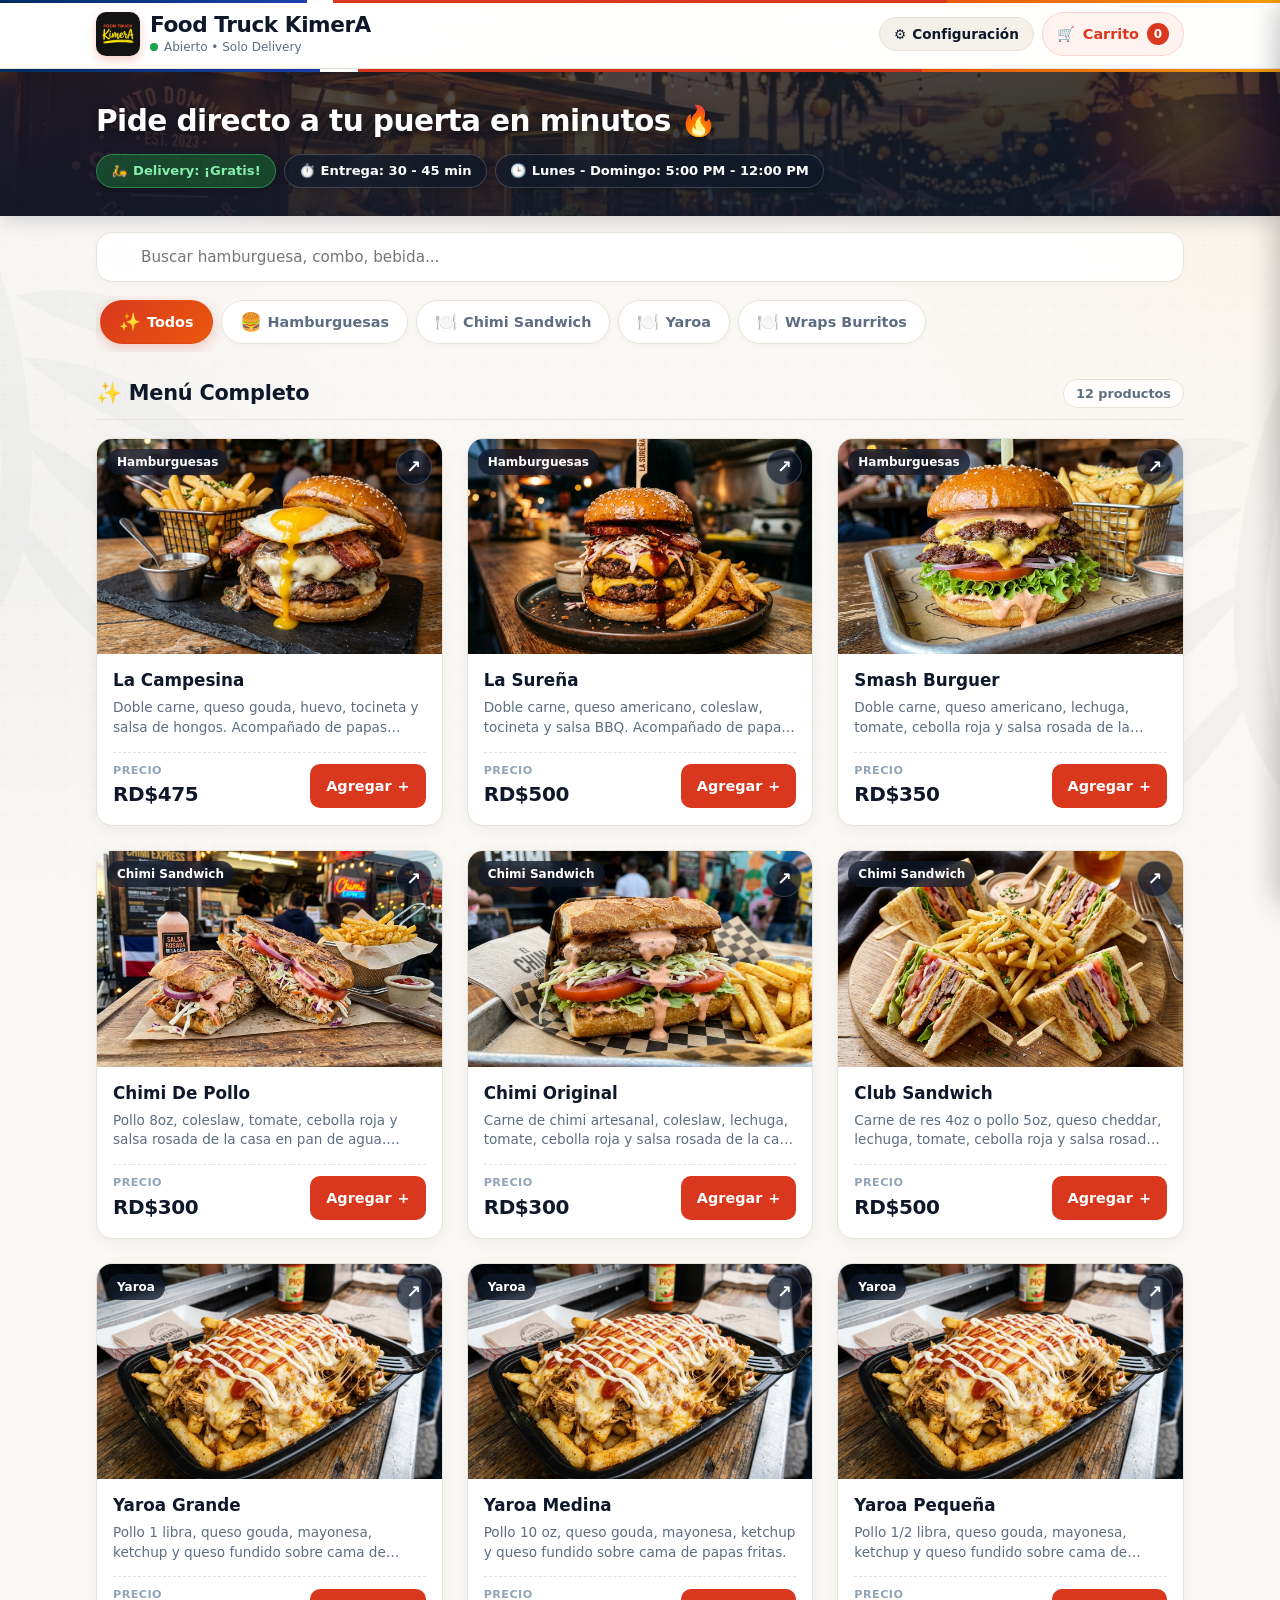
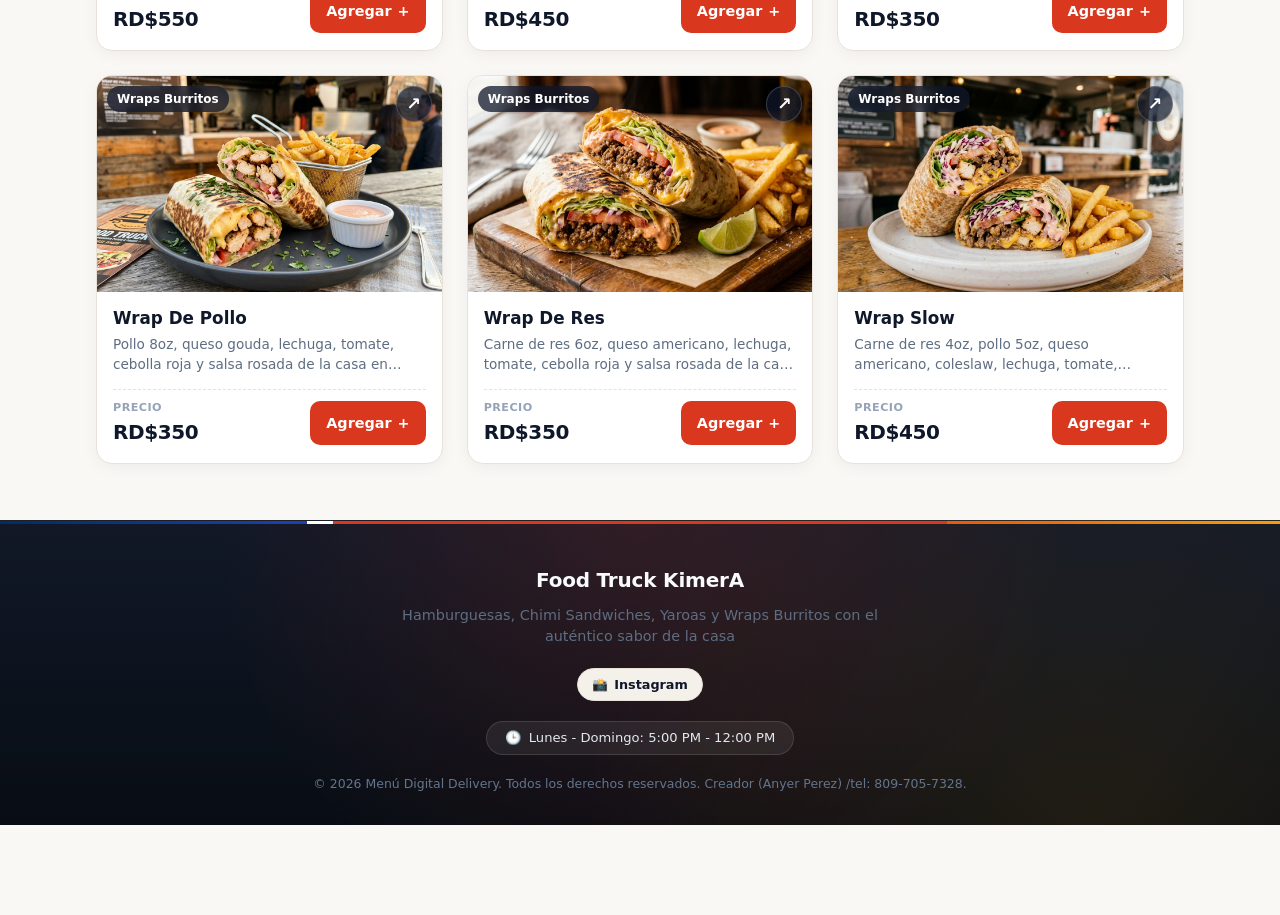
==== commit 8d363e14: "Usar logo existente como icono de iPhone" ====
--- a/index.html
+++ b/index.html
@@ -22,8 +22,8 @@
     <meta name="twitter:image" content="https://images.unsplash.com/photo-1568901346375-23c9450c58cd?w=1200&auto=format&fit=crop&q=80" />
 
     <!-- Identidad de la app web -->
-    <link rel="icon" type="image/png" href="./apple-touch-icon.png" />
-    <link rel="apple-touch-icon" sizes="1024x1024" href="./apple-touch-icon.png" />
+    <link rel="icon" type="image/png" href="./images/logo.png" />
+    <link rel="apple-touch-icon" sizes="1024x1024" href="./images/logo.png" />
     <link rel="manifest" href="./manifest.webmanifest" />
     <meta name="apple-mobile-web-app-title" content="Food Truck KimerA" />
     <meta name="apple-mobile-web-app-capable" content="yes" />
